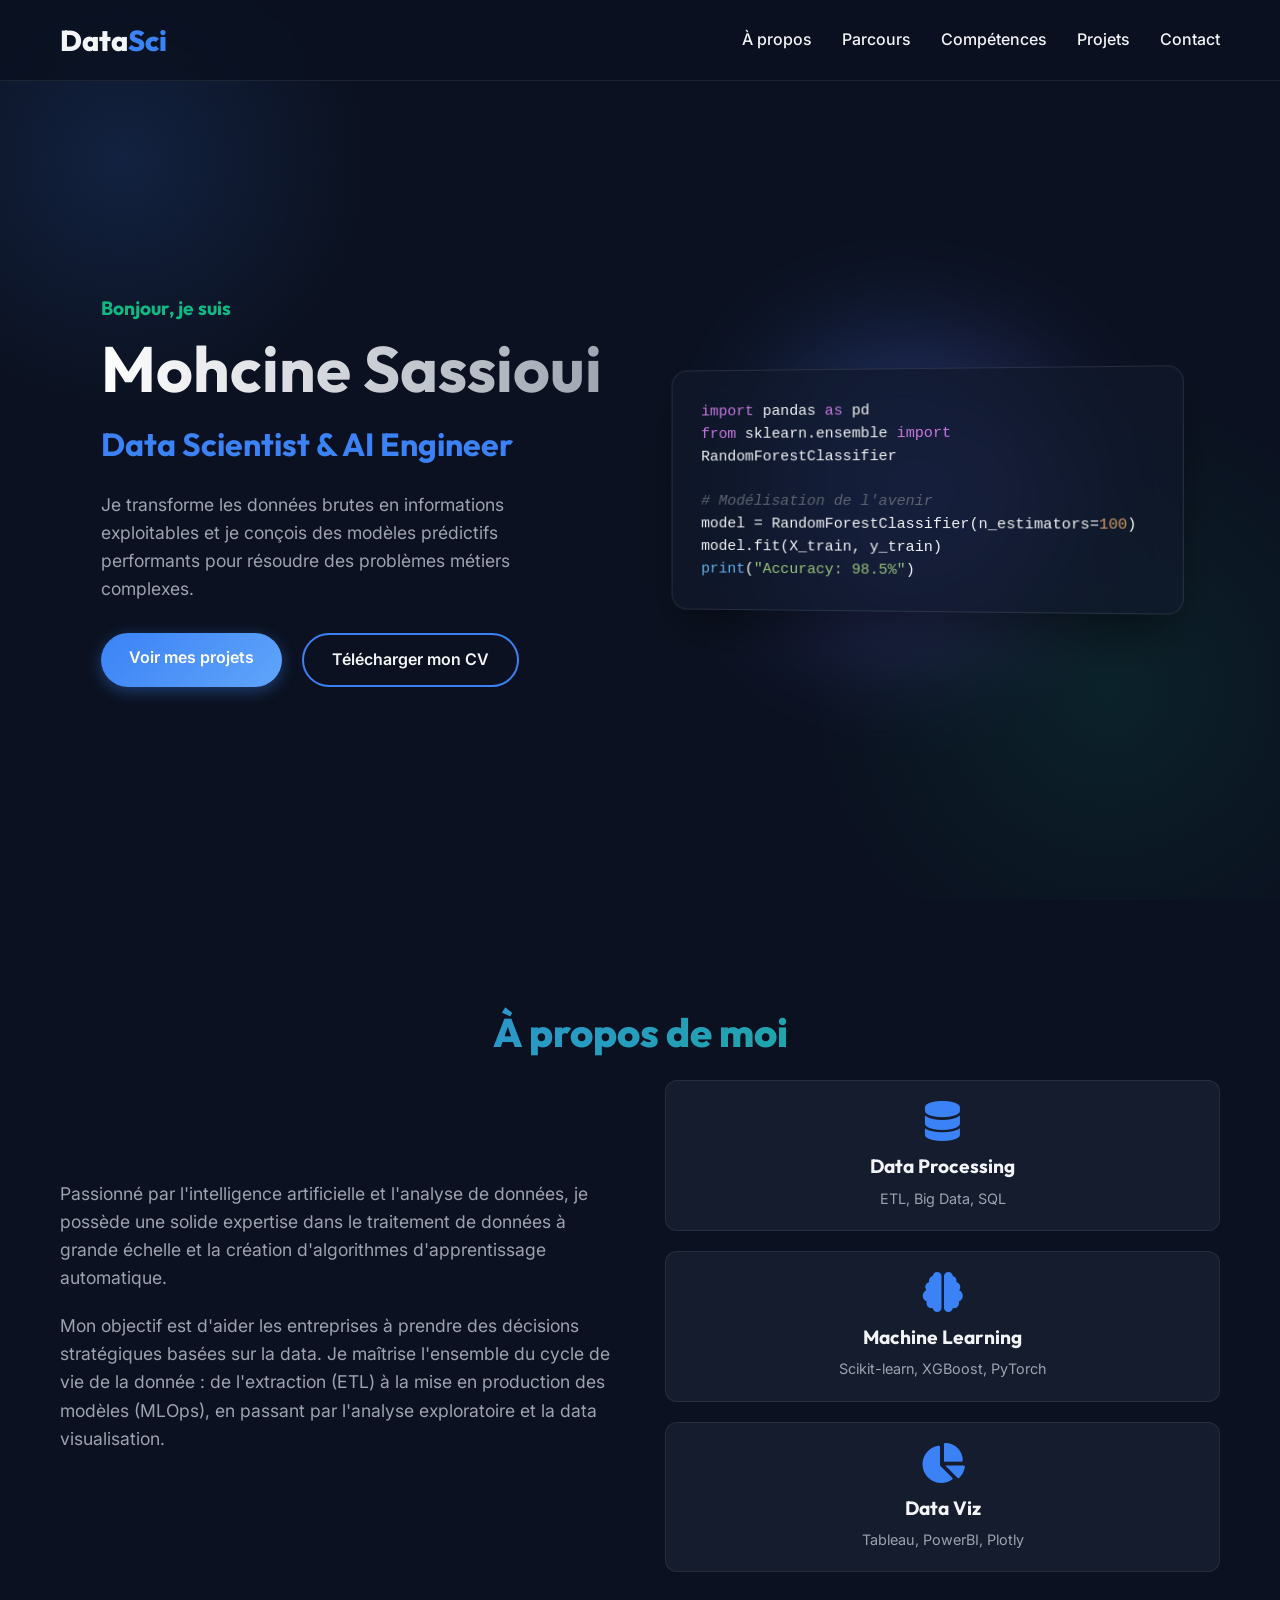
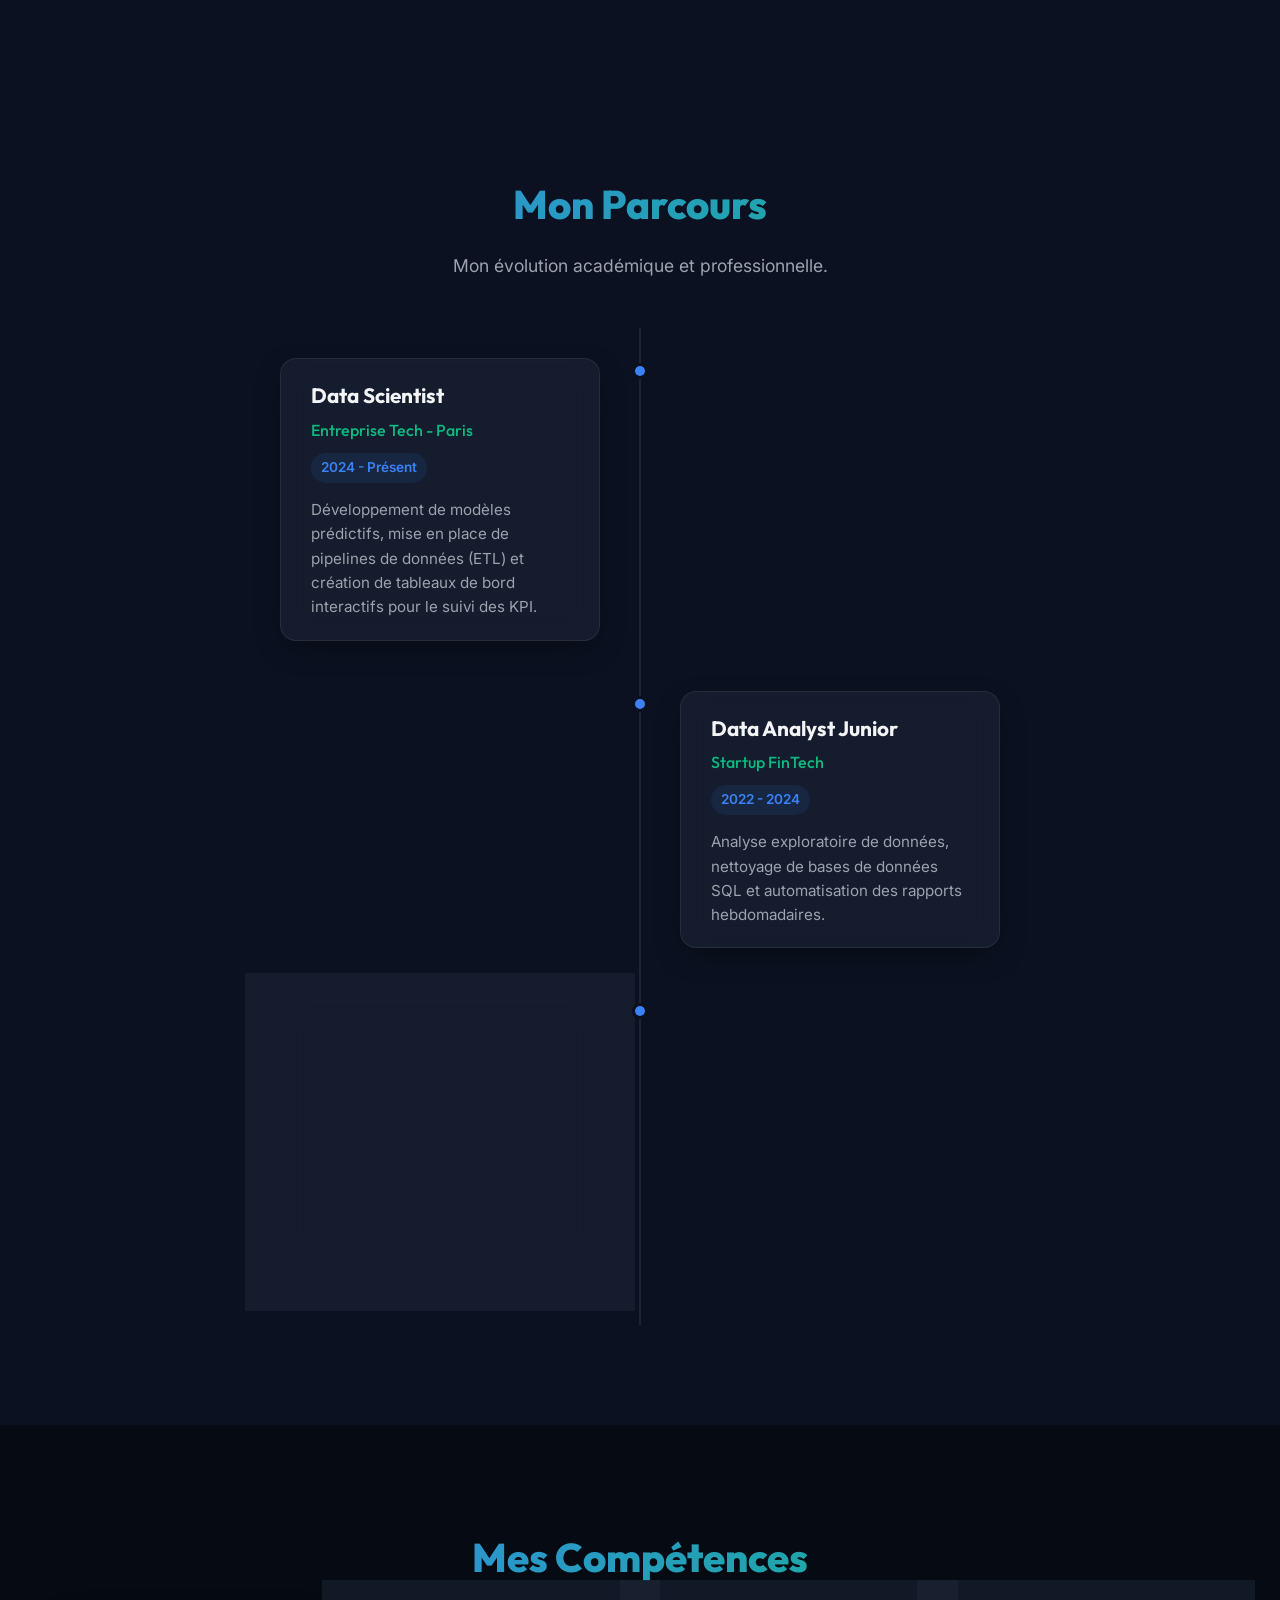
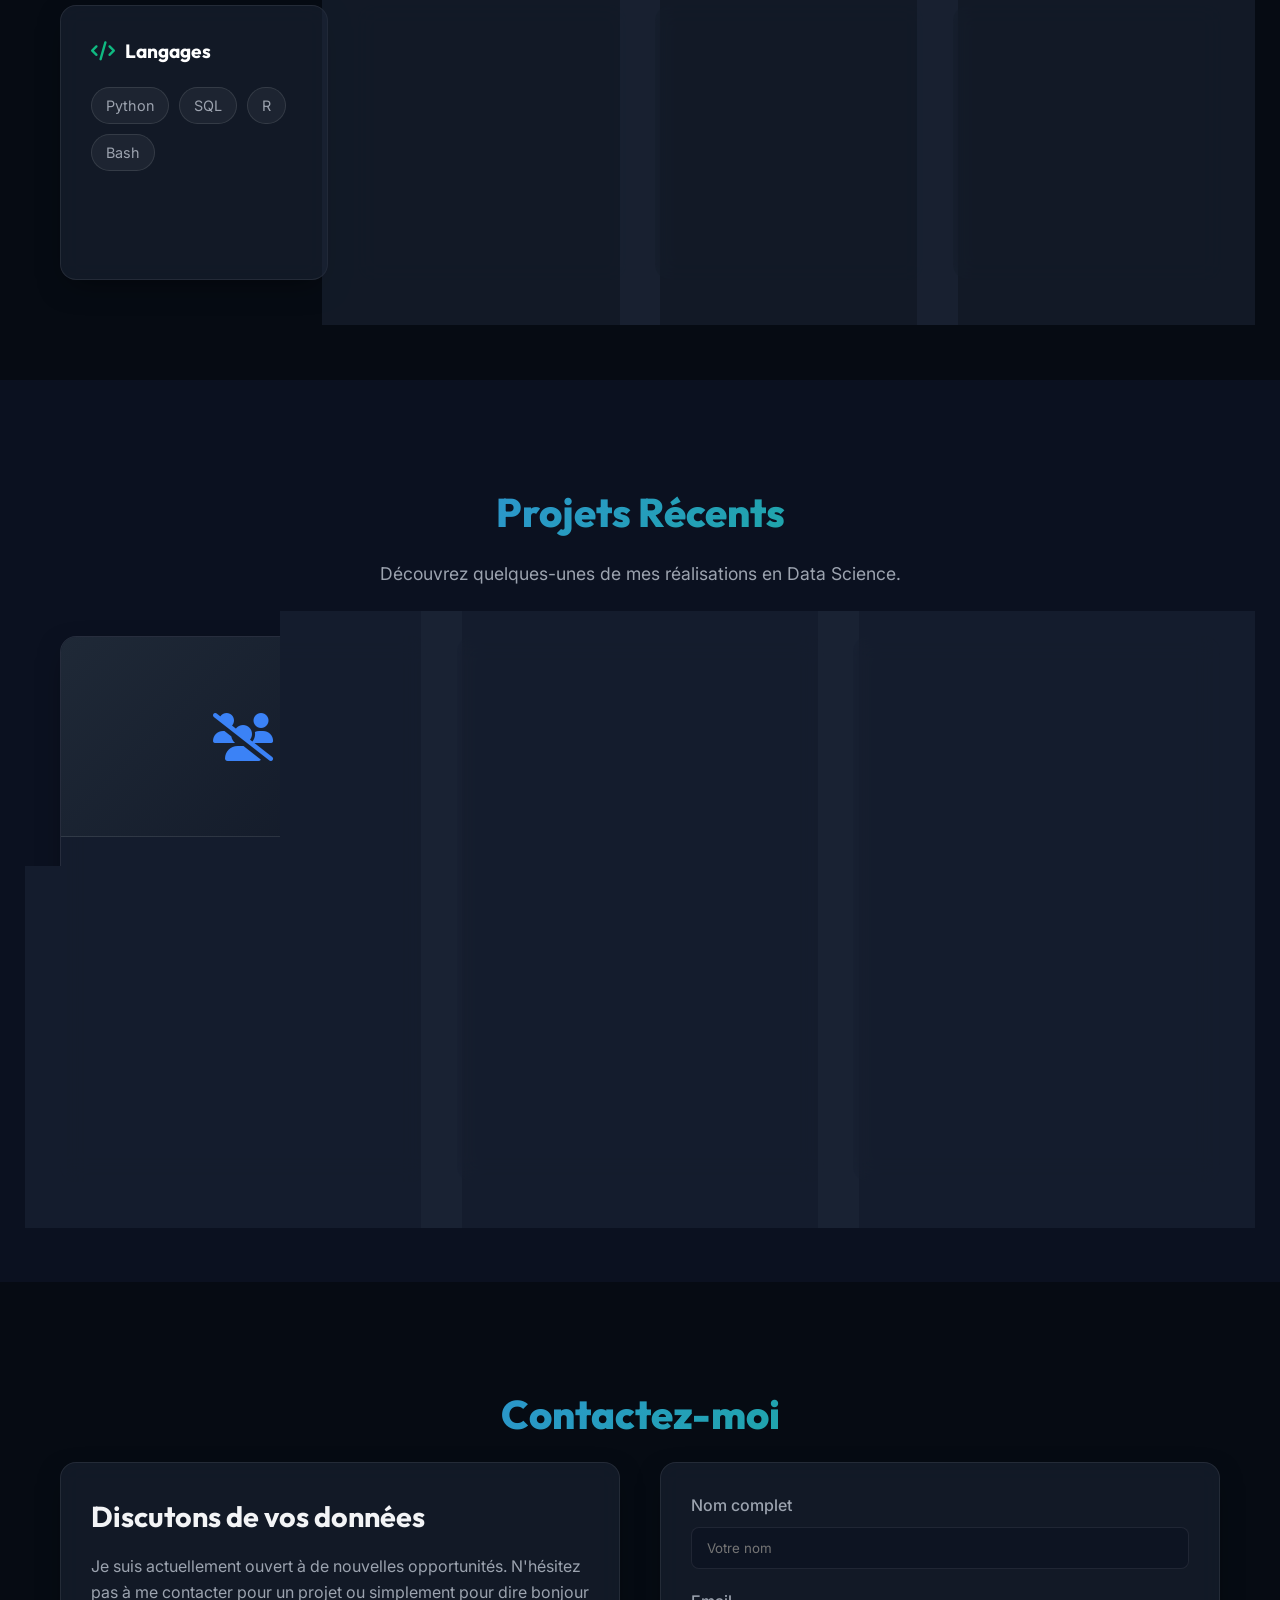
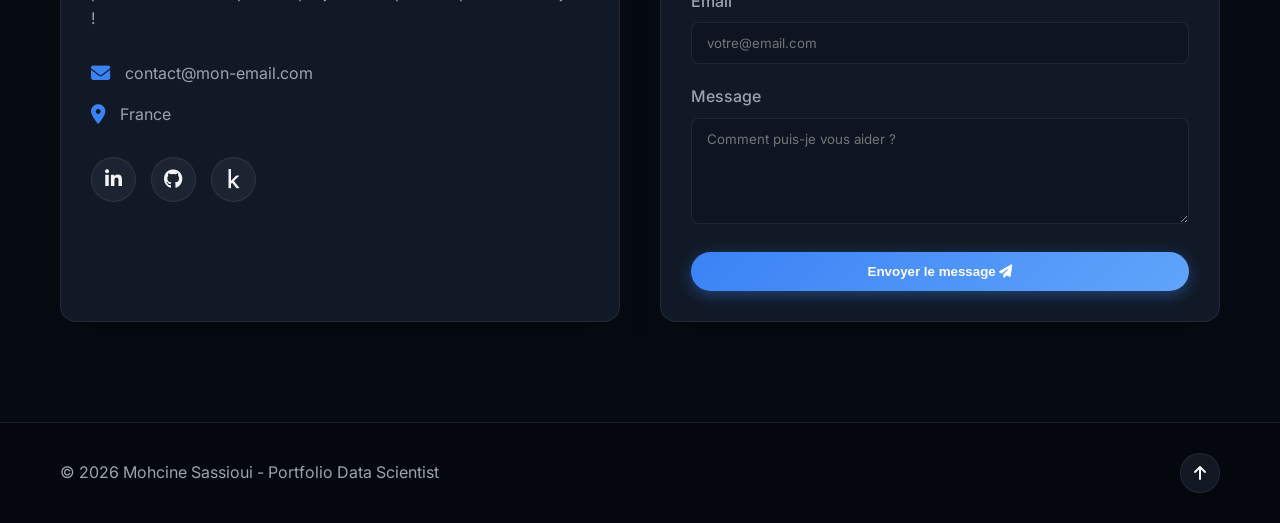
==== index.html @ 6138c9fb "Portfolio Update V2" ====
<!DOCTYPE html>
<html lang="fr">
<head>
    <meta charset="UTF-8">
    <meta name="viewport" content="width=device-width, initial-scale=1.0">
    <title>Mohcine Sassioui - Portfolio Data Scientist</title>
    <meta name="description" content="Portfolio de Data Scientist spécialisé en Machine Learning, Analyse de données et IA.">
    <!-- Google Fonts -->
    <link rel="preconnect" href="https://fonts.googleapis.com">
    <link rel="preconnect" href="https://fonts.gstatic.com" crossorigin>
    <link href="https://fonts.googleapis.com/css2?family=Inter:wght@300;400;600;700&family=Outfit:wght@400;600;800&display=swap" rel="stylesheet">
    <!-- FontAwesome for Icons -->
    <link rel="stylesheet" href="https://cdnjs.cloudflare.com/ajax/libs/font-awesome/6.4.0/css/all.min.css">
    <link rel="stylesheet" href="style.css">
</head>
<body>
    <!-- Navbar -->
    <nav id="navbar">
        <div class="container nav-container">
            <a href="#hero" class="logo">Data<span>Sci</span></a>
            <ul class="nav-links">
                <li><a href="#about">À propos</a></li>
                <li><a href="#parcours">Parcours</a></li>
                <li><a href="#skills">Compétences</a></li>
                <li><a href="#projects">Projets</a></li>
                <li><a href="#contact">Contact</a></li>
            </ul>
            <div class="hamburger">
                <i class="fas fa-bars"></i>
            </div>
        </div>
    </nav>

    <!-- Hero Section -->
    <section id="hero">
        <div class="container hero-container">
            <div class="hero-content">
                <h2 class="subtitle">Bonjour, je suis</h2>
                <h1 class="title">Mohcine Sassioui</h1>
                <h3 class="role">Data Scientist & AI Engineer</h3>
                <p class="description">Je transforme les données brutes en informations exploitables et je conçois des modèles prédictifs performants pour résoudre des problèmes métiers complexes.</p>
                <div class="hero-buttons">
                    <a href="#projects" class="btn btn-primary">Voir mes projets</a>
                    <a href="data scientist.pdf" class="btn btn-secondary" download>Télécharger mon CV</a>
                </div>
            </div>
            <div class="hero-image-wrapper">
                <div class="glass-card hero-glass">
                    <div class="code-snippet">
                        <span class="keyword">import</span> pandas <span class="keyword">as</span> pd<br>
                        <span class="keyword">from</span> sklearn.ensemble <span class="keyword">import</span> RandomForestClassifier<br><br>
                        <span class="comment"># Modélisation de l'avenir</span><br>
                        model = RandomForestClassifier(n_estimators=<span class="number">100</span>)<br>
                        model.fit(X_train, y_train)<br>
                        <span class="function">print</span>(<span class="string">"Accuracy: 98.5%"</span>)
                    </div>
                </div>
                <div class="blob"></div>
            </div>
        </div>
    </section>

    <!-- About Section -->
    <section id="about" class="section">
        <div class="container">
            <h2 class="section-title">À propos de moi</h2>
            <div class="about-content">
                <div class="about-text">
                    <p>Passionné par l'intelligence artificielle et l'analyse de données, je possède une solide expertise dans le traitement de données à grande échelle et la création d'algorithmes d'apprentissage automatique.</p>
                    <p>Mon objectif est d'aider les entreprises à prendre des décisions stratégiques basées sur la data. Je maîtrise l'ensemble du cycle de vie de la donnée : de l'extraction (ETL) à la mise en production des modèles (MLOps), en passant par l'analyse exploratoire et la data visualisation.</p>
                </div>
                <div class="about-stats">
                    <div class="stat-box">
                        <i class="fas fa-database stat-icon"></i>
                        <h4>Data Processing</h4>
                        <p>ETL, Big Data, SQL</p>
                    </div>
                    <div class="stat-box">
                        <i class="fas fa-brain stat-icon"></i>
                        <h4>Machine Learning</h4>
                        <p>Scikit-learn, XGBoost, PyTorch</p>
                    </div>
                    <div class="stat-box">
                        <i class="fas fa-chart-pie stat-icon"></i>
                        <h4>Data Viz</h4>
                        <p>Tableau, PowerBI, Plotly</p>
                    </div>
                </div>
            </div>
        </div>
    </section>

    <!-- Parcours Section -->
    <section id="parcours" class="section">
        <div class="container">
            <h2 class="section-title">Mon Parcours</h2>
            <p class="section-subtitle">Mon évolution académique et professionnelle.</p>
            <div class="timeline">
                <div class="timeline-item">
                    <div class="timeline-dot"></div>
                    <div class="timeline-content glass-card">
                        <h3>Data Scientist</h3>
                        <h4>Entreprise Tech - Paris</h4>
                        <span class="timeline-date">2024 - Présent</span>
                        <p>Développement de modèles prédictifs, mise en place de pipelines de données (ETL) et création de tableaux de bord interactifs pour le suivi des KPI.</p>
                    </div>
                </div>
                <div class="timeline-item">
                    <div class="timeline-dot"></div>
                    <div class="timeline-content glass-card">
                        <h3>Data Analyst Junior</h3>
                        <h4>Startup FinTech</h4>
                        <span class="timeline-date">2022 - 2024</span>
                        <p>Analyse exploratoire de données, nettoyage de bases de données SQL et automatisation des rapports hebdomadaires.</p>
                    </div>
                </div>
                <div class="timeline-item">
                    <div class="timeline-dot"></div>
                    <div class="timeline-content glass-card">
                        <h3>Master en Data Science & IA</h3>
                        <h4>Université d'Excellence</h4>
                        <span class="timeline-date">2020 - 2022</span>
                        <p>Formation avancée en Machine Learning, Deep Learning, statistiques et Big Data.</p>
                    </div>
                </div>
            </div>
        </div>
    </section>

    <!-- Skills Section -->
    <section id="skills" class="section bg-darker">
        <div class="container">
            <h2 class="section-title">Mes Compétences</h2>
            <div class="skills-grid">
                <!-- Skill Category 1 -->
                <div class="skill-category glass-card">
                    <h3><i class="fas fa-code"></i> Langages</h3>
                    <div class="tags">
                        <span class="tag">Python</span>
                        <span class="tag">SQL</span>
                        <span class="tag">R</span>
                        <span class="tag">Bash</span>
                    </div>
                </div>
                <!-- Skill Category 2 -->
                <div class="skill-category glass-card">
                    <h3><i class="fas fa-robot"></i> Machine/Deep Learning</h3>
                    <div class="tags">
                        <span class="tag">Scikit-Learn</span>
                        <span class="tag">TensorFlow</span>
                        <span class="tag">PyTorch</span>
                        <span class="tag">Keras</span>
                        <span class="tag">NLP</span>
                    </div>
                </div>
                <!-- Skill Category 3 -->
                <div class="skill-category glass-card">
                    <h3><i class="fas fa-server"></i> Data Engineering & Cloud</h3>
                    <div class="tags">
                        <span class="tag">Pandas</span>
                        <span class="tag">PySpark</span>
                        <span class="tag">AWS / GCP</span>
                        <span class="tag">Docker</span>
                    </div>
                </div>
                <!-- Skill Category 4 -->
                <div class="skill-category glass-card">
                    <h3><i class="fas fa-chart-line"></i> Visualisation</h3>
                    <div class="tags">
                        <span class="tag">Matplotlib</span>
                        <span class="tag">Seaborn</span>
                        <span class="tag">Tableau</span>
                        <span class="tag">Power BI</span>
                    </div>
                </div>
            </div>
        </div>
    </section>

    <!-- Projects Section -->
    <section id="projects" class="section">
        <div class="container">
            <h2 class="section-title">Projets Récents</h2>
            <p class="section-subtitle">Découvrez quelques-unes de mes réalisations en Data Science.</p>
            
            <div class="projects-grid">
                <!-- Project 1 -->
                <div class="project-card glass-card">
                    <div class="project-image" style="background: linear-gradient(135deg, #1f2937, #111827); display: flex; align-items: center; justify-content: center; font-size: 3rem; color: #3b82f6;">
                        <i class="fas fa-users-slash"></i>
                    </div>
                    <div class="project-info">
                        <h3>Prédiction d'Attrition Client (Churn)</h3>
                        <p>Développement d'un modèle XGBoost pour identifier les clients à risque. Analyse de la feature importance pour orienter les campagnes marketing, résultant en une baisse de 15% du taux d'attrition.</p>
                        <div class="project-tags">
                            <span class="tag tag-small">Python</span>
                            <span class="tag tag-small">XGBoost</span>
                            <span class="tag tag-small">Pandas</span>
                            <span class="tag tag-small">SHAP</span>
                        </div>
                        <a href="projet-churn.html" class="btn-link">Voir les détails <i class="fas fa-arrow-right"></i></a>
                    </div>
                </div>

                <!-- Project 2 -->
                <div class="project-card glass-card">
                    <div class="project-image" style="background: linear-gradient(135deg, #1f2937, #111827); display: flex; align-items: center; justify-content: center; font-size: 3rem; color: #10b981;">
                        <i class="fas fa-comment-dots"></i>
                    </div>
                    <div class="project-info">
                        <h3>Analyse de Sentiments (NLP)</h3>
                        <p>Création d'un pipeline NLP avec Hugging Face Transformers (BERT) pour analyser plus de 50 000 avis clients. Tableau de bord interactif pour suivre la satisfaction en temps réel.</p>
                        <div class="project-tags">
                            <span class="tag tag-small">PyTorch</span>
                            <span class="tag tag-small">Transformers</span>
                            <span class="tag tag-small">Streamlit</span>
                        </div>
                        <a href="projet-nlp.html" class="btn-link">Voir les détails <i class="fas fa-arrow-right"></i></a>
                    </div>
                </div>

                <!-- Project 3 -->
                <div class="project-card glass-card">
                    <div class="project-image" style="background: linear-gradient(135deg, #1f2937, #111827); display: flex; align-items: center; justify-content: center; font-size: 3rem; color: #8b5cf6;">
                        <i class="fas fa-shopping-cart"></i>
                    </div>
                    <div class="project-info">
                        <h3>Système de Recommandation E-commerce</h3>
                        <p>Implémentation d'un algorithme de filtrage collaboratif et basé sur le contenu pour suggérer des produits pertinents. Augmentation du panier moyen de 8% suite au déploiement (A/B test).</p>
                        <div class="project-tags">
                            <span class="tag tag-small">Spark MLlib</span>
                            <span class="tag tag-small">Python</span>
                            <span class="tag tag-small">Flask</span>
                        </div>
                        <a href="projet-reco.html" class="btn-link">Voir les détails <i class="fas fa-arrow-right"></i></a>
                    </div>
                </div>
            </div>
        </div>
    </section>

    <!-- Contact Section -->
    <section id="contact" class="section bg-darker">
        <div class="container">
            <h2 class="section-title">Contactez-moi</h2>
            <div class="contact-wrapper">
                <div class="contact-info glass-card">
                    <h3>Discutons de vos données</h3>
                    <p>Je suis actuellement ouvert à de nouvelles opportunités. N'hésitez pas à me contacter pour un projet ou simplement pour dire bonjour !</p>
                    <ul class="contact-details">
                        <li><i class="fas fa-envelope"></i> contact@mon-email.com</li>
                        <li><i class="fas fa-map-marker-alt"></i> France</li>
                    </ul>
                    <div class="social-links">
                        <a href="#"><i class="fab fa-linkedin-in"></i></a>
                        <a href="#"><i class="fab fa-github"></i></a>
                        <a href="#"><i class="fab fa-kaggle"></i></a>
                    </div>
                </div>
                
                <div class="contact-form glass-card">
                    <form id="portfolio-form">
                        <div class="form-group">
                            <label for="name">Nom complet</label>
                            <input type="text" id="name" required placeholder="Votre nom">
                        </div>
                        <div class="form-group">
                            <label for="email">Email</label>
                            <input type="email" id="email" required placeholder="votre@email.com">
                        </div>
                        <div class="form-group">
                            <label for="message">Message</label>
                            <textarea id="message" rows="5" required placeholder="Comment puis-je vous aider ?"></textarea>
                        </div>
                        <button type="submit" class="btn btn-primary w-100">Envoyer le message <i class="fas fa-paper-plane"></i></button>
                    </form>
                    <div id="form-success" style="display:none; color: #10b981; margin-top: 15px; font-weight: bold; text-align: center;">
                        Merci ! Votre message a bien été envoyé.
                    </div>
                </div>
            </div>
        </div>
    </section>

    <!-- Footer -->
    <footer>
        <div class="container footer-content">
            <p>&copy; 2026 Mohcine Sassioui - Portfolio Data Scientist</p>
            <a href="#hero" class="scroll-top"><i class="fas fa-arrow-up"></i></a>
        </div>
    </footer>

    <script src="script.js"></script>
</body>
</html>
---- style.css ----
/* CSS Reset & Custom Properties */
:root {
    --bg-main: #0b1120;
    --bg-darker: #060b13;
    --text-main: #f3f4f6;
    --text-muted: #9ca3af;
    --primary: #3b82f6; /* Blue */
    --primary-hover: #2563eb;
    --secondary: #10b981; /* Emerald */
    --secondary-hover: #059669;
    --accent: #8b5cf6; /* Purple */
    --glass-bg: rgba(30, 41, 59, 0.5);
    --glass-border: rgba(255, 255, 255, 0.08);
    --card-shadow: 0 10px 30px -10px rgba(0, 0, 0, 0.5);
    --transition: all 0.3s ease;
}

* {
    margin: 0;
    padding: 0;
    box-sizing: border-box;
}

html {
    scroll-behavior: smooth;
    font-family: 'Inter', sans-serif;
    color: var(--text-main);
    background-color: var(--bg-main);
    line-height: 1.6;
}

h1, h2, h3, h4, h5, h6, .logo {
    font-family: 'Outfit', sans-serif;
}

a {
    text-decoration: none;
    color: var(--text-main);
    transition: var(--transition);
}

ul {
    list-style: none;
}

.container {
    max-width: 1200px;
    margin: 0 auto;
    padding: 0 20px;
}

.section {
    padding: 100px 0;
}

.section-title {
    font-size: 2.5rem;
    font-weight: 800;
    margin-bottom: 1rem;
    text-align: center;
    background: linear-gradient(135deg, var(--primary), var(--secondary));
    -webkit-background-clip: text;
    -webkit-text-fill-color: transparent;
}

.section-subtitle {
    text-align: center;
    color: var(--text-muted);
    margin-bottom: 3rem;
    font-size: 1.1rem;
}

.bg-darker {
    background-color: var(--bg-darker);
}

/* Glassmorphism Classes */
.glass-card {
    background: var(--glass-bg);
    backdrop-filter: blur(12px);
    -webkit-backdrop-filter: blur(12px);
    border: 1px solid var(--glass-border);
    border-radius: 16px;
    padding: 30px;
    box-shadow: var(--card-shadow);
    transition: var(--transition);
}

.glass-card:hover {
    transform: translateY(-5px);
    box-shadow: 0 20px 40px -10px rgba(0, 0, 0, 0.6);
    border-color: rgba(255, 255, 255, 0.15);
}

/* Buttons */
.btn {
    display: inline-block;
    padding: 12px 28px;
    border-radius: 30px;
    font-weight: 600;
    cursor: pointer;
    border: none;
    transition: var(--transition);
    text-align: center;
}

.btn-primary {
    background: linear-gradient(135deg, var(--primary), #60a5fa);
    color: white;
    box-shadow: 0 4px 15px rgba(59, 130, 246, 0.4);
}

.btn-primary:hover {
    background: linear-gradient(135deg, var(--primary-hover), #3b82f6);
    box-shadow: 0 6px 20px rgba(59, 130, 246, 0.6);
    transform: translateY(-2px);
}

.btn-secondary {
    background: transparent;
    color: var(--text-main);
    border: 2px solid var(--primary);
}

.btn-secondary:hover {
    background: rgba(59, 130, 246, 0.1);
    transform: translateY(-2px);
}

.btn-link {
    color: var(--primary);
    font-weight: 600;
    display: inline-flex;
    align-items: center;
    gap: 8px;
}

.btn-link:hover {
    color: #60a5fa;
    gap: 12px; /* Small animation pushing arrow right */
}

.w-100 {
    width: 100%;
}

/* Tags */
.tags {
    display: flex;
    flex-wrap: wrap;
    gap: 10px;
    margin-top: 15px;
}

.tag {
    background: rgba(255, 255, 255, 0.05);
    border: 1px solid rgba(255, 255, 255, 0.1);
    padding: 6px 14px;
    border-radius: 20px;
    font-size: 0.9rem;
    color: var(--text-muted);
    transition: var(--transition);
}

.tag:hover {
    background: rgba(59, 130, 246, 0.1);
    color: var(--primary);
    border-color: rgba(59, 130, 246, 0.3);
}

.tag-small {
    padding: 4px 10px;
    font-size: 0.8rem;
}

/* Navbar */
nav {
    position: fixed;
    top: 0;
    width: 100%;
    z-index: 1000;
    background: rgba(11, 17, 32, 0.8);
    backdrop-filter: blur(10px);
    border-bottom: 1px solid var(--glass-border);
    transition: all 0.3s ease;
}

nav.scrolled {
    padding: 5px 0;
    box-shadow: 0 4px 20px rgba(0, 0, 0, 0.5);
}

.nav-container {
    display: flex;
    justify-content: space-between;
    align-items: center;
    height: 80px;
    transition: height 0.3s ease;
}

nav.scrolled .nav-container {
    height: 60px;
}

.logo {
    font-size: 1.8rem;
    font-weight: 800;
    color: var(--text-main);
}

.logo span {
    color: var(--primary);
}

.nav-links {
    display: flex;
    gap: 30px;
}

.nav-links a {
    font-weight: 500;
    font-size: 1rem;
    position: relative;
}

.nav-links a::after {
    content: '';
    position: absolute;
    bottom: -5px;
    left: 0;
    width: 0;
    height: 2px;
    background: var(--primary);
    transition: var(--transition);
}

.nav-links a:hover::after,
.nav-links a.active::after {
    width: 100%;
}

.nav-links a:hover,
.nav-links a.active {
    color: var(--primary);
}

.hamburger {
    display: none;
    font-size: 1.5rem;
    cursor: pointer;
}

/* Hero Section */
#hero {
    min-height: 100vh;
    display: flex;
    align-items: center;
    padding-top: 80px;
    position: relative;
    overflow: hidden;
}

/* Background Gradients/Blobs */
#hero::before {
    content: '';
    position: absolute;
    top: -10%;
    left: -10%;
    width: 500px;
    height: 500px;
    background: radial-gradient(circle, rgba(59,130,246,0.15) 0%, rgba(11,17,32,0) 70%);
    border-radius: 50%;
    z-index: -1;
}

#hero::after {
    content: '';
    position: absolute;
    bottom: -10%;
    right: -10%;
    width: 600px;
    height: 600px;
    background: radial-gradient(circle, rgba(16,185,129,0.1) 0%, rgba(11,17,32,0) 70%);
    border-radius: 50%;
    z-index: -1;
}

.hero-container {
    display: flex;
    align-items: center;
    justify-content: space-between;
    gap: 50px;
}

.hero-content {
    flex: 1;
}

.subtitle {
    color: var(--secondary);
    font-size: 1.2rem;
    margin-bottom: 10px;
}

.title {
    font-size: 4rem;
    line-height: 1.1;
    margin-bottom: 15px;
    background: linear-gradient(to right, #fff, #9ca3af);
    -webkit-background-clip: text;
    -webkit-text-fill-color: transparent;
}

.role {
    font-size: 2rem;
    color: var(--primary);
    margin-bottom: 20px;
}

.description {
    font-size: 1.1rem;
    color: var(--text-muted);
    margin-bottom: 30px;
    max-width: 500px;
}

.hero-buttons {
    display: flex;
    gap: 20px;
}

.hero-image-wrapper {
    flex: 1;
    position: relative;
    display: flex;
    justify-content: center;
    align-items: center;
}

.hero-glass {
    position: relative;
    z-index: 2;
    padding: 30px;
    background: rgba(15, 23, 42, 0.7);
    border: 1px solid rgba(255, 255, 255, 0.1);
    box-shadow: 0 25px 50px -12px rgba(0, 0, 0, 0.5);
    transform: perspective(1000px) rotateY(-5deg);
    transition: transform 0.5s ease;
}

.hero-glass:hover {
    transform: perspective(1000px) rotateY(0deg) scale(1.02);
}

.code-snippet {
    font-family: 'Courier New', Courier, monospace;
    font-size: 0.95rem;
    line-height: 1.5;
}

.code-snippet .keyword { color: #c678dd; }
.code-snippet .string { color: #98c379; }
.code-snippet .function { color: #61afef; }
.code-snippet .number { color: #d19a66; }
.code-snippet .comment { color: #5c6370; font-style: italic; }

.blob {
    position: absolute;
    width: 300px;
    height: 300px;
    background: linear-gradient(135deg, var(--primary), var(--accent));
    border-radius: 40% 60% 70% 30% / 40% 50% 60% 50%;
    filter: blur(60px);
    opacity: 0.3;
    animation: blobMorph 8s ease-in-out infinite alternate;
    z-index: 1;
}

@keyframes blobMorph {
    0% { border-radius: 40% 60% 70% 30% / 40% 50% 60% 50%; transform: scale(1); }
    100% { border-radius: 60% 40% 30% 70% / 60% 30% 70% 40%; transform: scale(1.1); }
}

/* About Section */
.about-content {
    display: flex;
    gap: 50px;
    align-items: center;
}

.about-text {
    flex: 1;
}

.about-text p {
    margin-bottom: 20px;
    font-size: 1.1rem;
    color: var(--text-muted);
}

.about-stats {
    flex: 1;
    display: grid;
    grid-template-columns: 1fr;
    gap: 20px;
}

.stat-box {
    background: var(--glass-bg);
    border: 1px solid var(--glass-border);
    padding: 20px;
    border-radius: 12px;
    display: flex;
    flex-direction: column;
    align-items: center;
    text-align: center;
    transition: var(--transition);
}

.stat-box:hover {
    border-color: var(--primary);
    background: rgba(59, 130, 246, 0.05);
}

.stat-icon {
    font-size: 2.5rem;
    color: var(--primary);
    margin-bottom: 10px;
}

.stat-box h4 {
    font-size: 1.2rem;
    margin-bottom: 5px;
}

.stat-box p {
    color: var(--text-muted);
    font-size: 0.9rem;
}

/* Skills Section */
.skills-grid {
    display: grid;
    grid-template-columns: repeat(auto-fit, minmax(250px, 1fr));
    gap: 30px;
}

.skill-category h3 {
    display: flex;
    align-items: center;
    gap: 10px;
    font-size: 1.2rem;
    margin-bottom: 20px;
    color: #fff;
}

.skill-category h3 i {
    color: var(--secondary);
}

/* Timeline / Parcours Section */
.timeline {
    position: relative;
    max-width: 800px;
    margin: 0 auto;
    padding: 20px 0;
}

.timeline::after {
    content: '';
    position: absolute;
    width: 2px;
    background: var(--glass-border);
    top: 0;
    bottom: 0;
    left: 20px;
    margin-left: -1px;
}

.timeline-item {
    padding: 10px 40px;
    position: relative;
    background: inherit;
    width: 100%;
    margin-bottom: 30px;
}

.timeline-dot {
    position: absolute;
    width: 16px;
    height: 16px;
    right: -8px;
    background-color: var(--primary);
    border: 3px solid var(--bg-main);
    top: 15px;
    border-radius: 50%;
    z-index: 1;
    left: 12px;
}

.timeline-content {
    padding: 20px 30px;
}

.timeline-content h3 {
    font-size: 1.3rem;
    margin-bottom: 5px;
    color: var(--text-main);
}

.timeline-content h4 {
    font-size: 1rem;
    color: var(--secondary);
    margin-bottom: 10px;
    font-weight: 500;
}

.timeline-date {
    display: inline-block;
    padding: 4px 10px;
    background: rgba(59, 130, 246, 0.1);
    color: var(--primary);
    border-radius: 20px;
    font-size: 0.85rem;
    font-weight: 600;
    margin-bottom: 15px;
}

.timeline-content p {
    color: var(--text-muted);
    font-size: 0.95rem;
}

@media screen and (min-width: 768px) {
    .timeline::after {
        left: 50%;
    }
    
    .timeline-item {
        width: 50%;
    }
    
    .timeline-item:nth-child(even) {
        left: 50%;
    }
    
    .timeline-item:nth-child(odd) {
        left: 0;
    }
    
    .timeline-dot {
        left: auto;
        right: -8px;
    }
    
    .timeline-item:nth-child(even) .timeline-dot {
        left: -8px;
    }
}

/* Projects Section */
.projects-grid {
    display: grid;
    grid-template-columns: repeat(auto-fit, minmax(320px, 1fr));
    gap: 30px;
}

.project-card {
    padding: 0;
    overflow: hidden;
    display: flex;
    flex-direction: column;
}

.project-image {
    width: 100%;
    height: 200px;
    background-size: cover;
    background-position: center;
    border-bottom: 1px solid var(--glass-border);
}

.project-info {
    padding: 25px;
    flex: 1;
    display: flex;
    flex-direction: column;
}

.project-info h3 {
    font-size: 1.3rem;
    margin-bottom: 15px;
}

.project-info p {
    color: var(--text-muted);
    font-size: 0.95rem;
    margin-bottom: 20px;
    flex: 1;
}

.project-tags {
    margin-bottom: 20px;
    margin-top: auto;
}

/* Contact Section */
.contact-wrapper {
    display: flex;
    gap: 40px;
}

.contact-info, .contact-form {
    flex: 1;
}

.contact-info h3 {
    font-size: 1.8rem;
    margin-bottom: 15px;
}

.contact-info p {
    color: var(--text-muted);
    margin-bottom: 30px;
}

.contact-details li {
    display: flex;
    align-items: center;
    gap: 15px;
    margin-bottom: 15px;
    color: var(--text-muted);
}

.contact-details i {
    color: var(--primary);
    font-size: 1.2rem;
}

.social-links {
    display: flex;
    gap: 15px;
    margin-top: 30px;
}

.social-links a {
    display: flex;
    align-items: center;
    justify-content: center;
    width: 45px;
    height: 45px;
    border-radius: 50%;
    background: rgba(255, 255, 255, 0.05);
    border: 1px solid var(--glass-border);
    color: var(--text-main);
    font-size: 1.2rem;
    transition: var(--transition);
}

.social-links a:hover {
    background: var(--primary);
    border-color: var(--primary);
    transform: translateY(-3px);
}

/* Form Styles */
.form-group {
    margin-bottom: 20px;
}

.form-group label {
    display: block;
    margin-bottom: 8px;
    font-weight: 500;
    color: var(--text-muted);
}

.form-group input,
.form-group textarea {
    width: 100%;
    padding: 12px 15px;
    background: rgba(11, 17, 32, 0.5);
    border: 1px solid var(--glass-border);
    border-radius: 8px;
    color: var(--text-main);
    font-family: 'Inter', sans-serif;
    transition: var(--transition);
}

.form-group input:focus,
.form-group textarea:focus {
    outline: none;
    border-color: var(--primary);
    box-shadow: 0 0 0 2px rgba(59, 130, 246, 0.2);
    background: rgba(11, 17, 32, 0.8);
}

/* Footer */
footer {
    background: #04080e;
    padding: 30px 0;
    border-top: 1px solid var(--glass-border);
}

.footer-content {
    display: flex;
    justify-content: space-between;
    align-items: center;
    color: var(--text-muted);
}

.scroll-top {
    display: flex;
    align-items: center;
    justify-content: center;
    width: 40px;
    height: 40px;
    background: var(--glass-bg);
    border: 1px solid var(--glass-border);
    border-radius: 50%;
    color: var(--text-main);
}

.scroll-top:hover {
    background: var(--primary);
    border-color: var(--primary);
}

/* Responsive Design */
@media (max-width: 992px) {
    .hero-container {
        flex-direction: column;
        text-align: center;
    }
    
    .hero-content {
        order: 2;
    }
    
    .hero-image-wrapper {
        order: 1;
        margin-bottom: 40px;
    }

    .description {
        margin: 0 auto 30px;
    }

    .hero-buttons {
        justify-content: center;
    }

    .contact-wrapper {
        flex-direction: column;
    }
}

@media (max-width: 768px) {
    .section {
        padding: 60px 0;
    }

    .title {
        font-size: 2.5rem;
    }
    
    .role {
        font-size: 1.2rem;
    }

    .hero-buttons {
        flex-direction: column;
        width: 100%;
        gap: 15px;
    }
    
    .hero-buttons .btn {
        width: 100%;
    }

    .nav-links {
        display: none;
        position: absolute;
        top: 80px;
        left: 0;
        width: 100%;
        background: rgba(11, 17, 32, 0.98);
        backdrop-filter: blur(15px);
        flex-direction: column;
        padding: 20px 0;
        text-align: center;
        border-bottom: 1px solid var(--glass-border);
    }
    
    .nav-links li {
        width: 100%;
    }
    
    .nav-links a {
        display: block;
        padding: 15px 0;
    }
    
    .nav-links.active {
        display: flex;
    }

    .hamburger {
        display: block;
    }

    .about-content {
        flex-direction: column;
    }
    
    .timeline::after {
        left: 15px;
    }
    
    .timeline-dot {
        left: 7px;
        width: 14px;
        height: 14px;
    }
    
    .timeline-item {
        padding: 10px 10px 10px 35px;
    }
    
    .timeline-content {
        padding: 15px;
    }
}
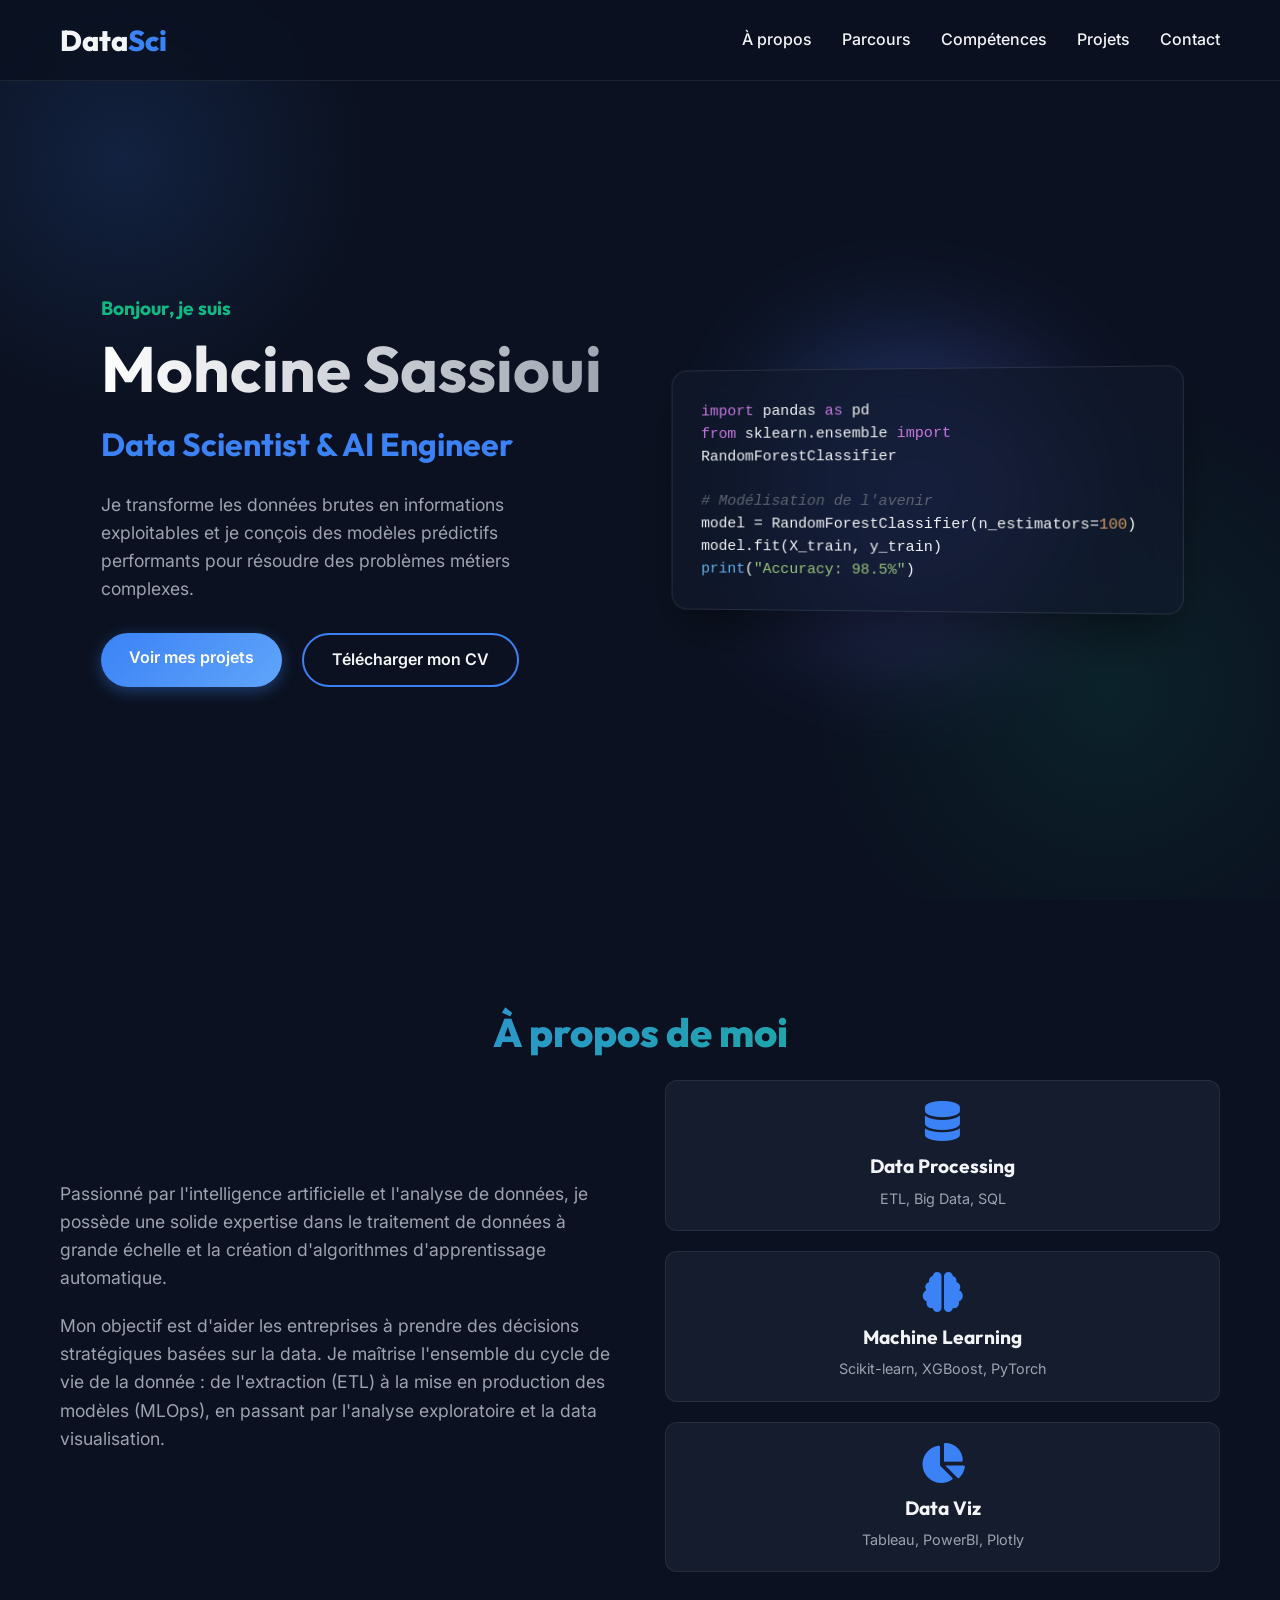
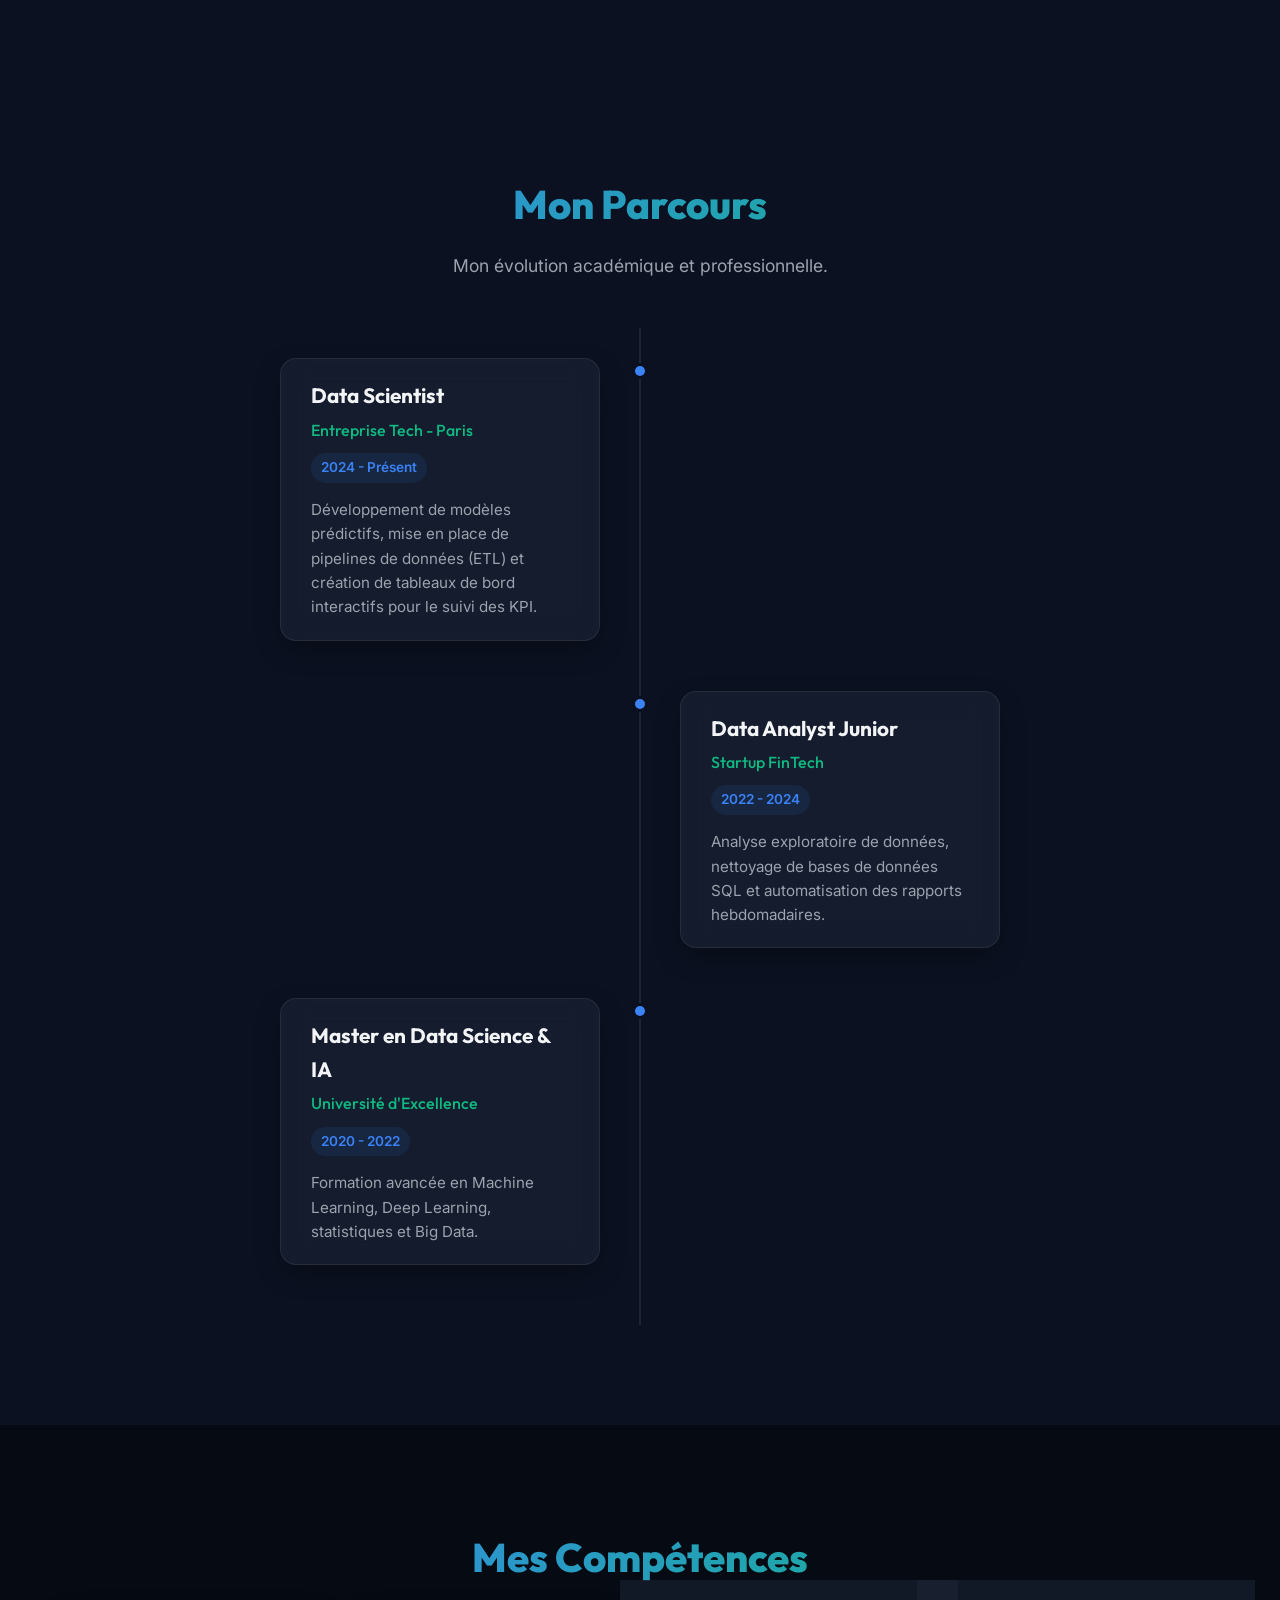
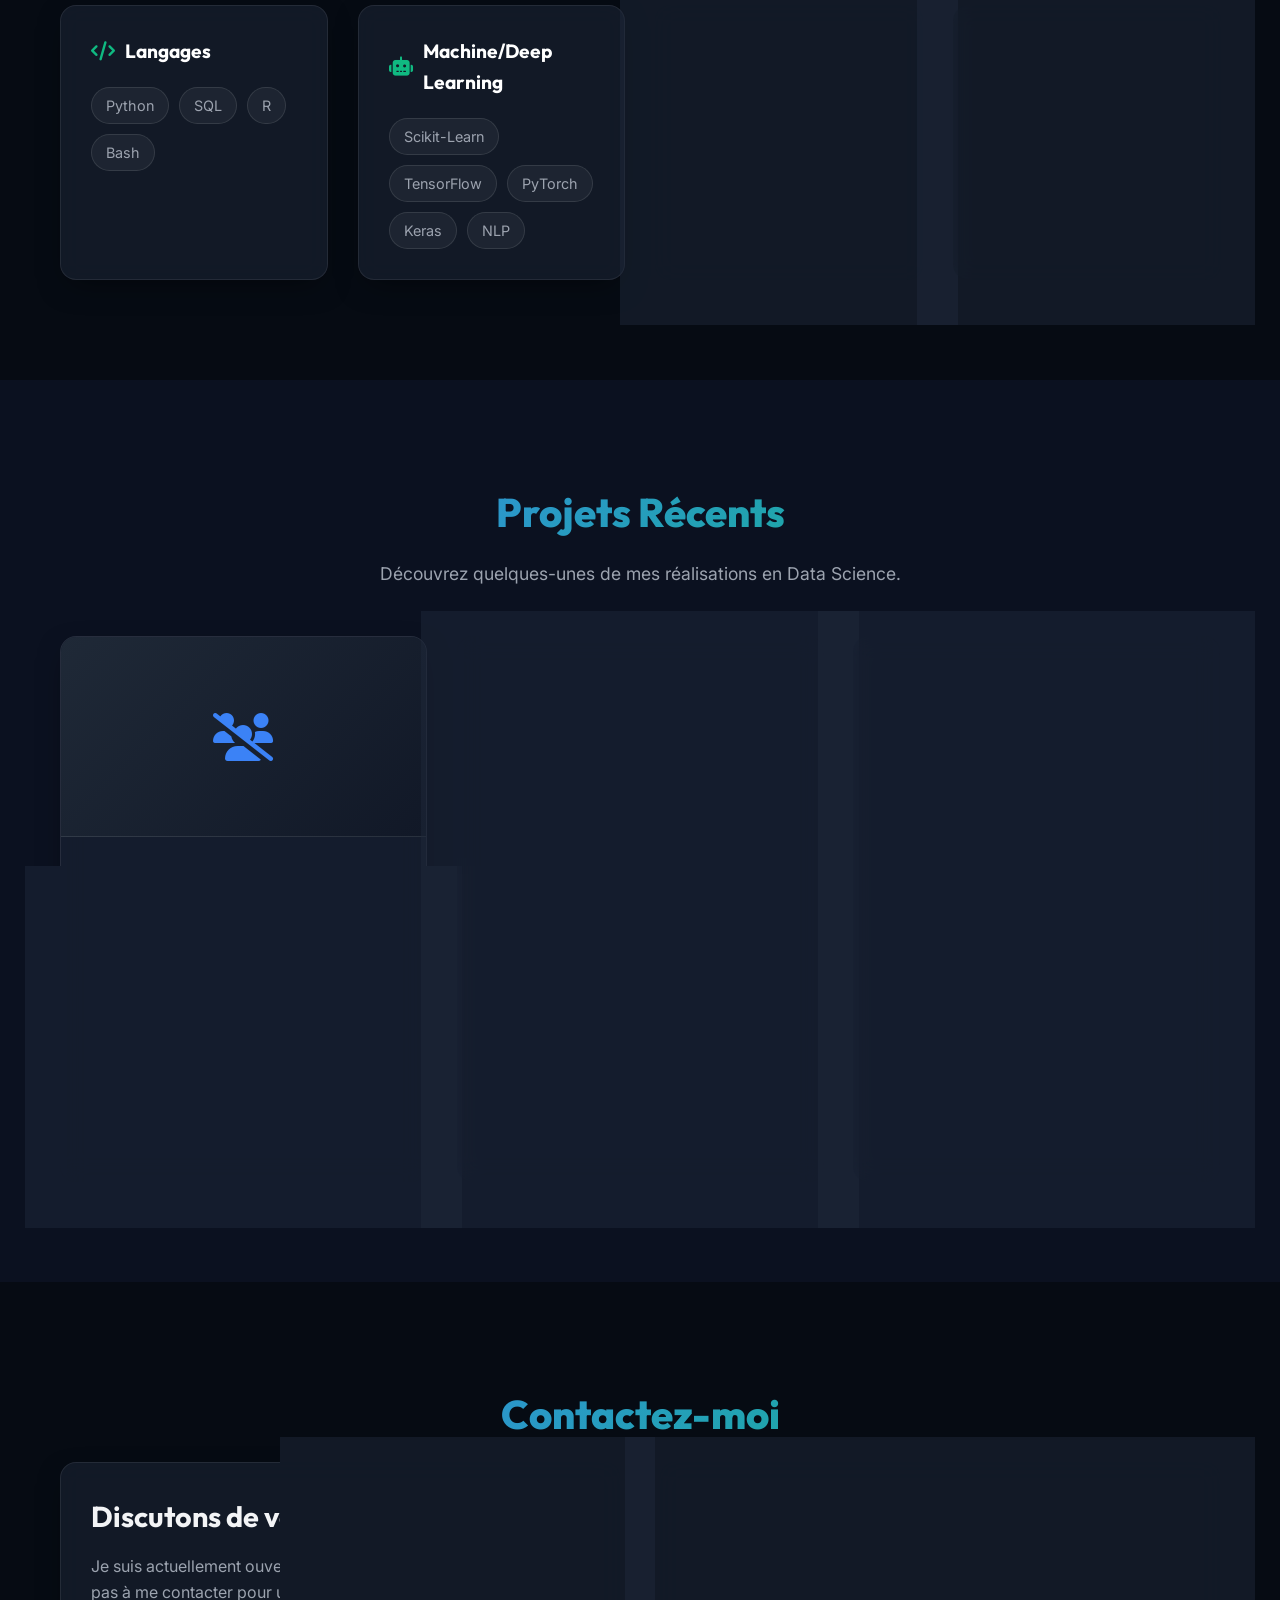
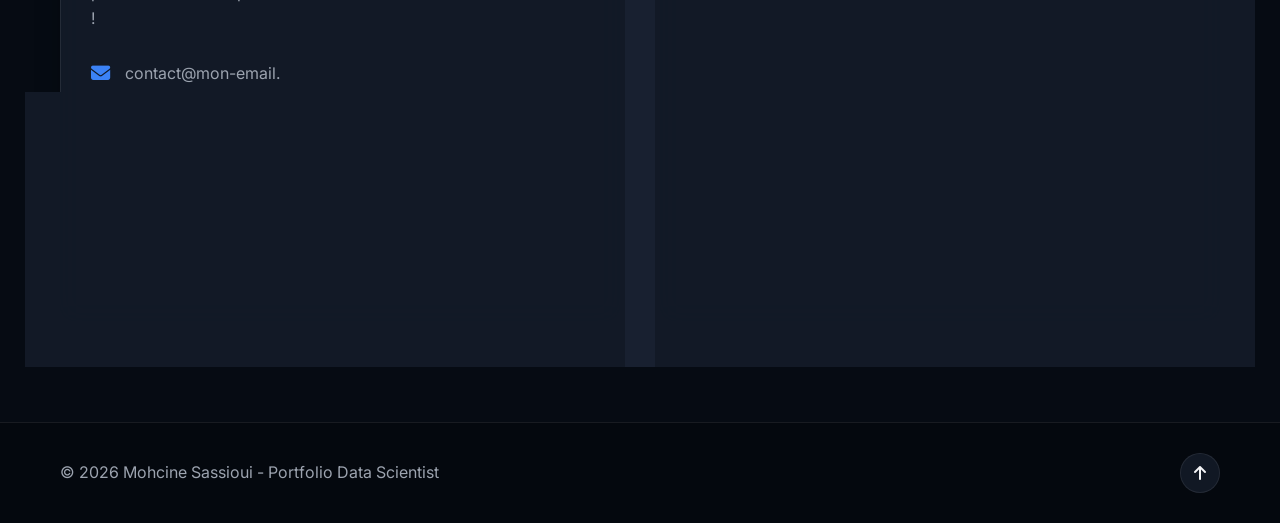
==== commit 09af3401: "Add working contact form API" ====
--- a/index.html
+++ b/index.html
@@ -259,18 +259,19 @@
                 </div>
                 
                 <div class="contact-form glass-card">
-                    <form id="portfolio-form">
+                    <form id="portfolio-form" action="https://formsubmit.co/sassiouimohcin2000@gmail.com" method="POST">
+                        <input type="hidden" name="_captcha" value="false">
                         <div class="form-group">
                             <label for="name">Nom complet</label>
-                            <input type="text" id="name" required placeholder="Votre nom">
+                            <input type="text" id="name" name="name" required placeholder="Votre nom">
                         </div>
                         <div class="form-group">
                             <label for="email">Email</label>
-                            <input type="email" id="email" required placeholder="votre@email.com">
+                            <input type="email" id="email" name="email" required placeholder="votre@email.com">
                         </div>
                         <div class="form-group">
                             <label for="message">Message</label>
-                            <textarea id="message" rows="5" required placeholder="Comment puis-je vous aider ?"></textarea>
+                            <textarea id="message" name="message" rows="5" required placeholder="Comment puis-je vous aider ?"></textarea>
                         </div>
                         <button type="submit" class="btn btn-primary w-100">Envoyer le message <i class="fas fa-paper-plane"></i></button>
                     </form>
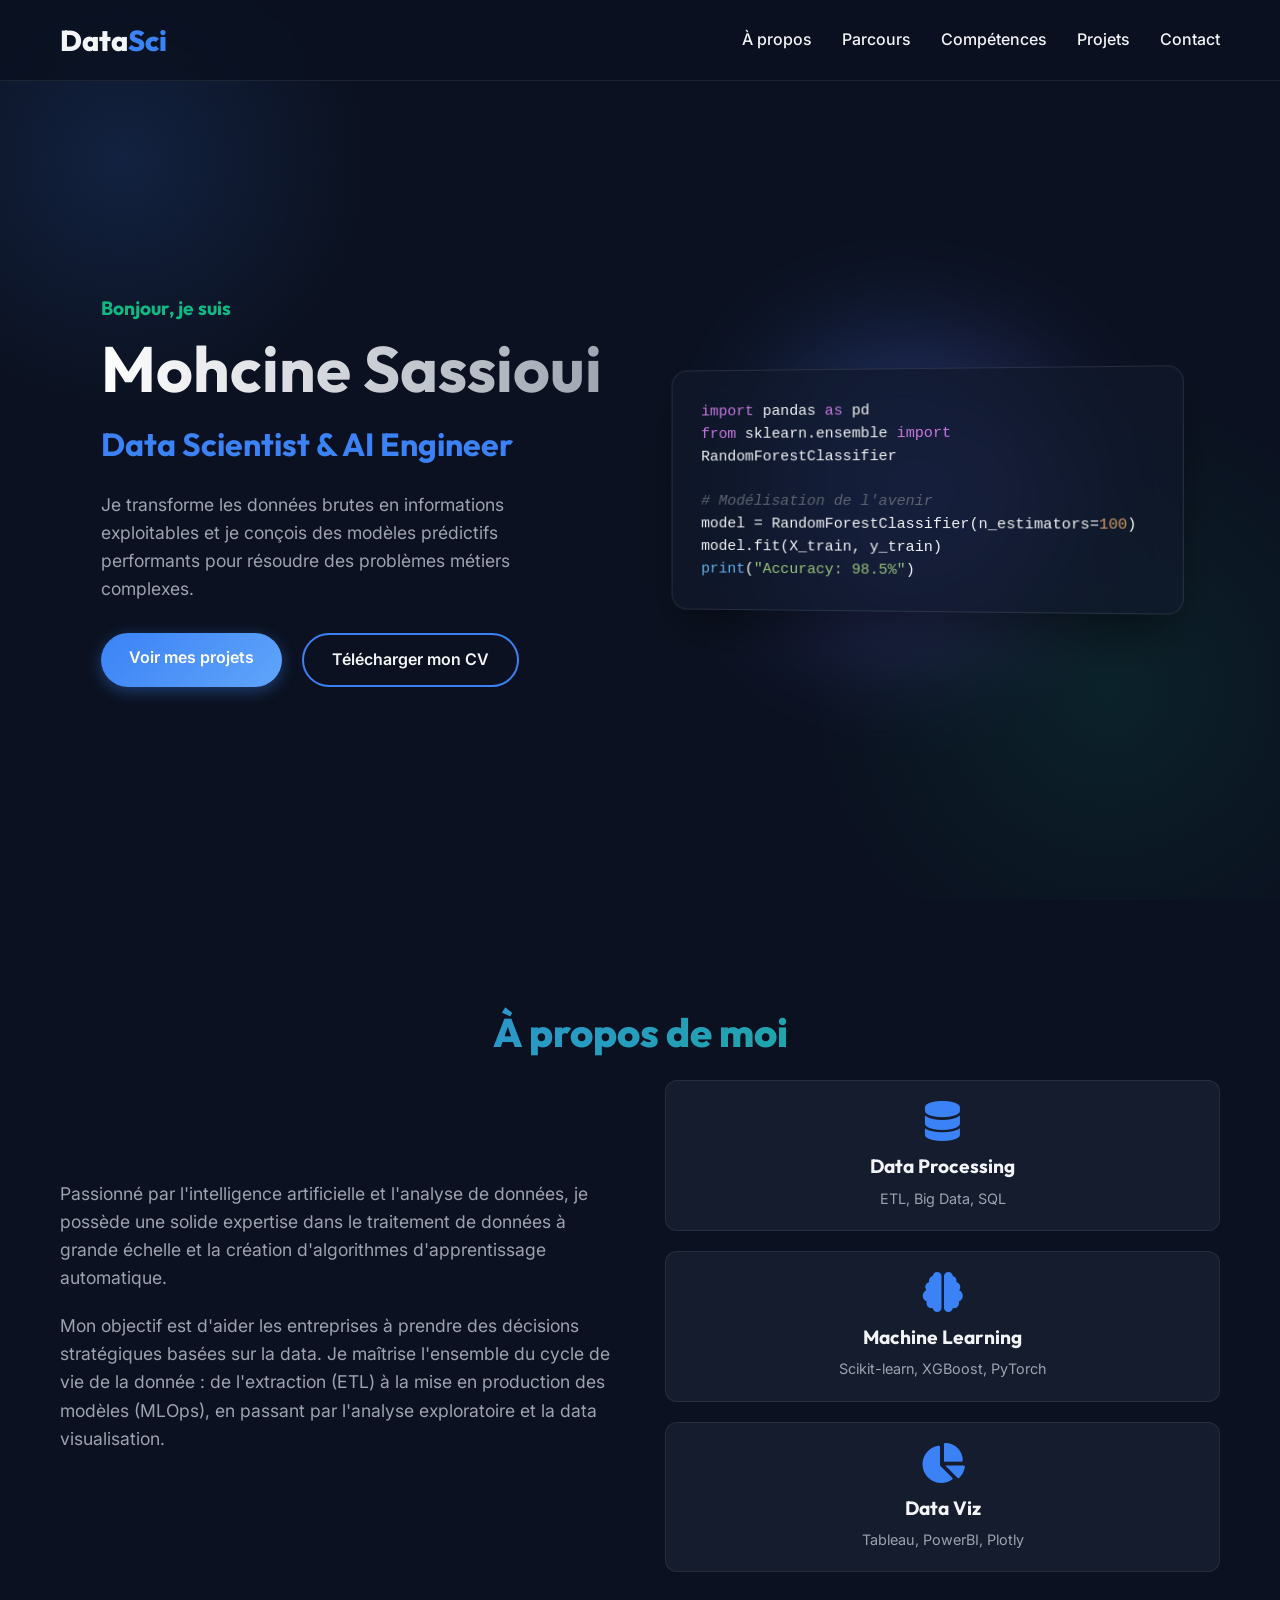
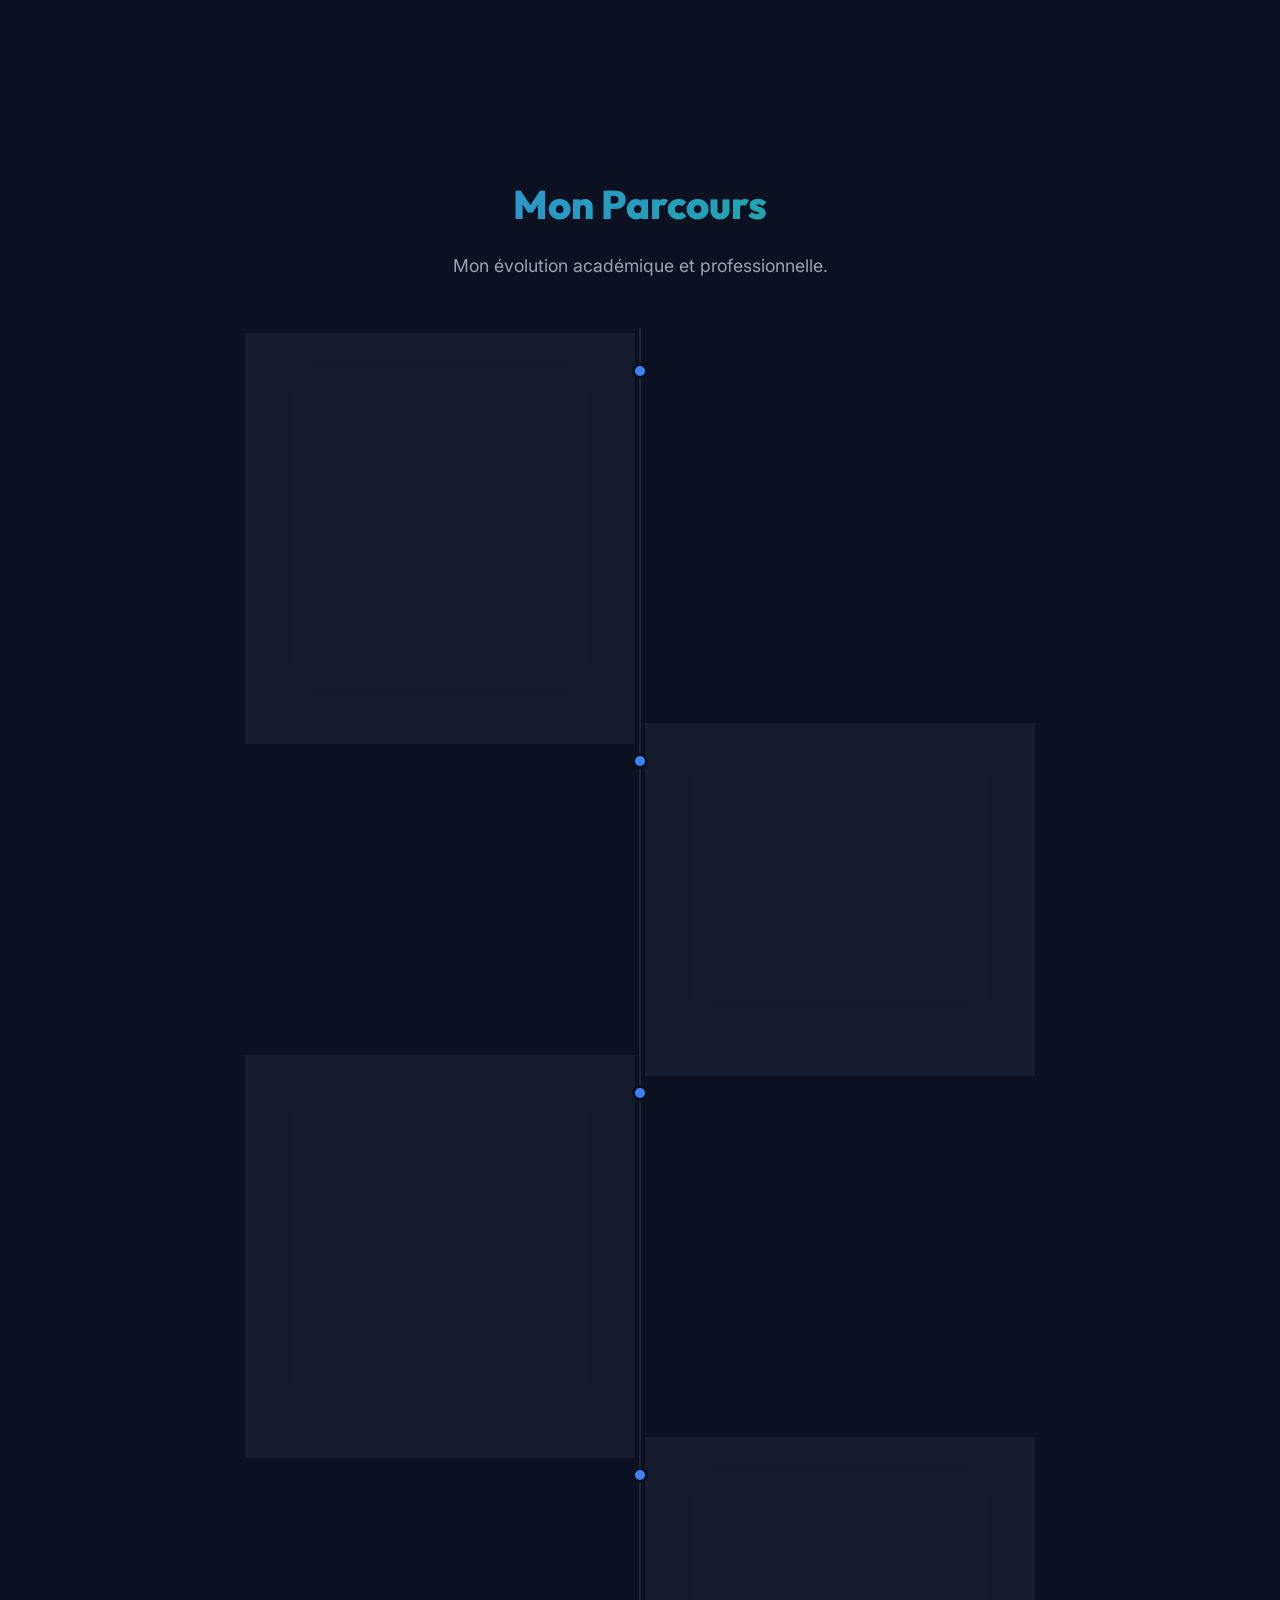
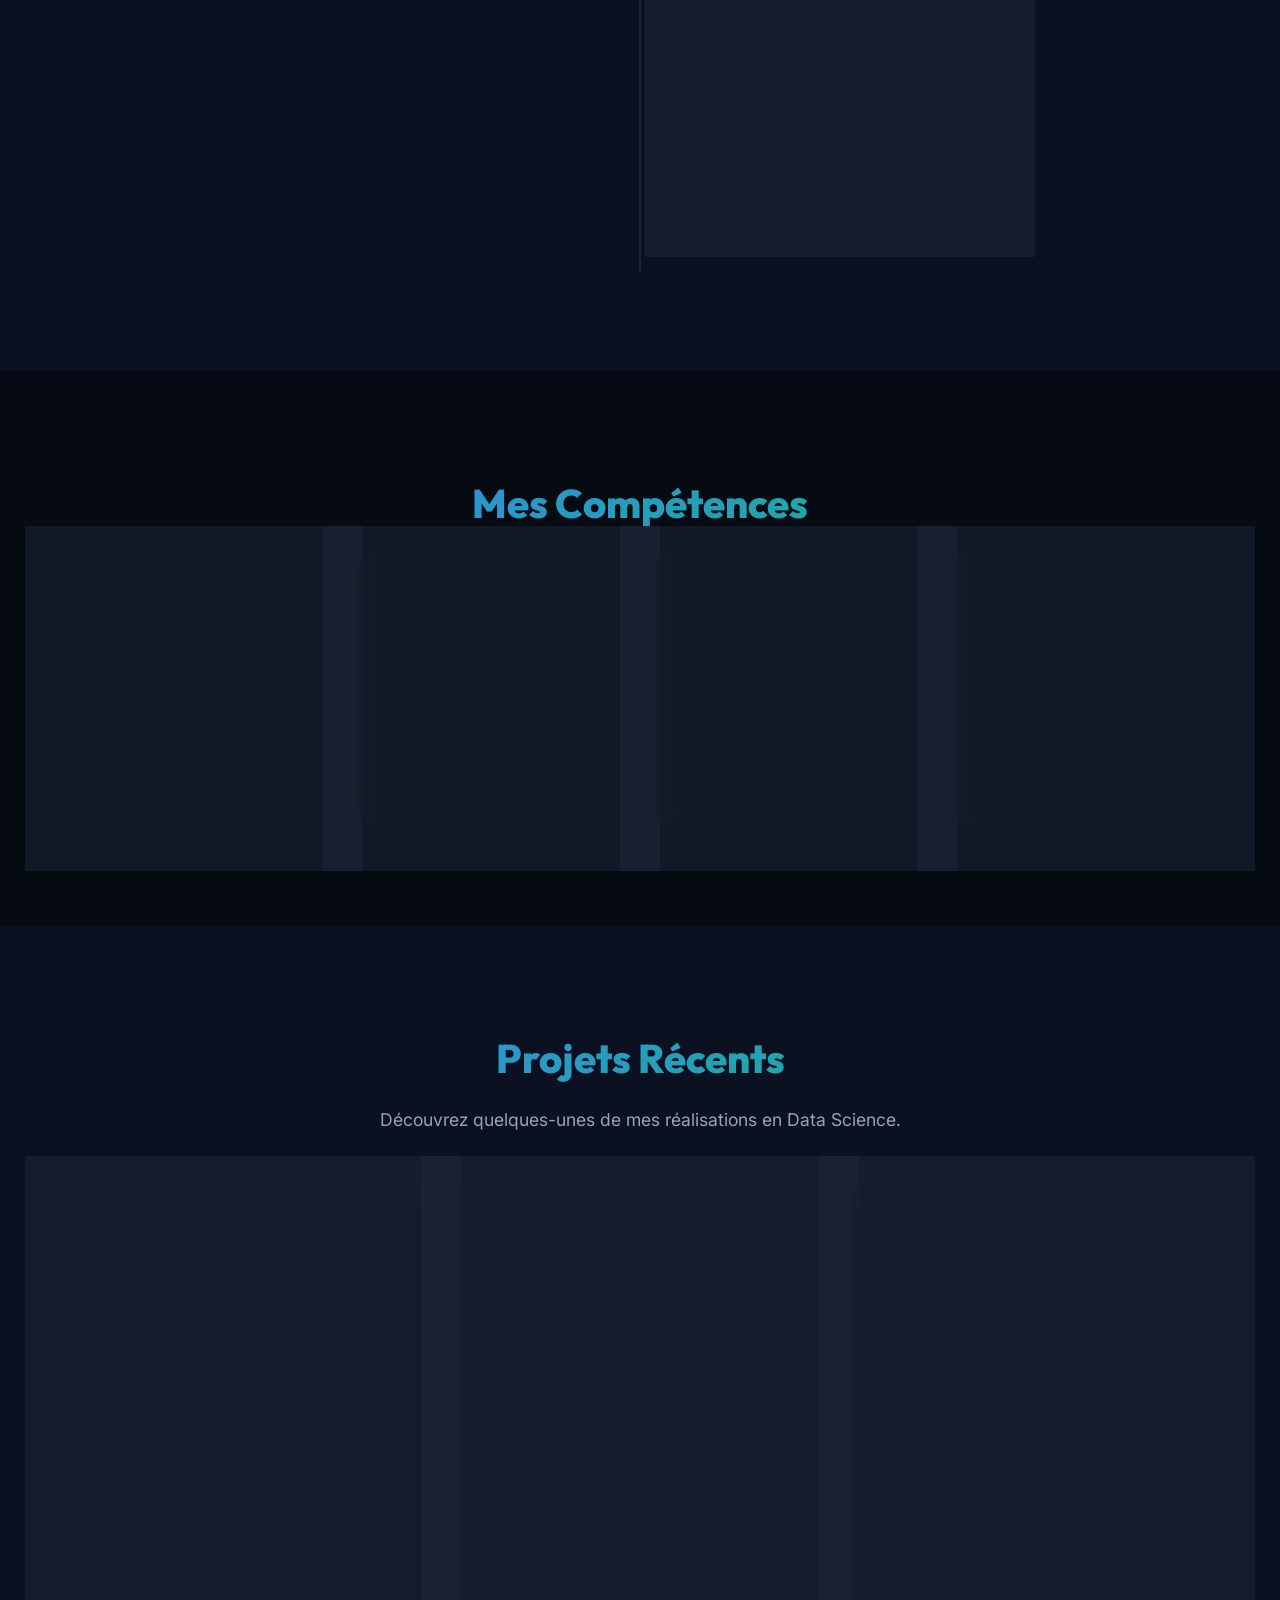
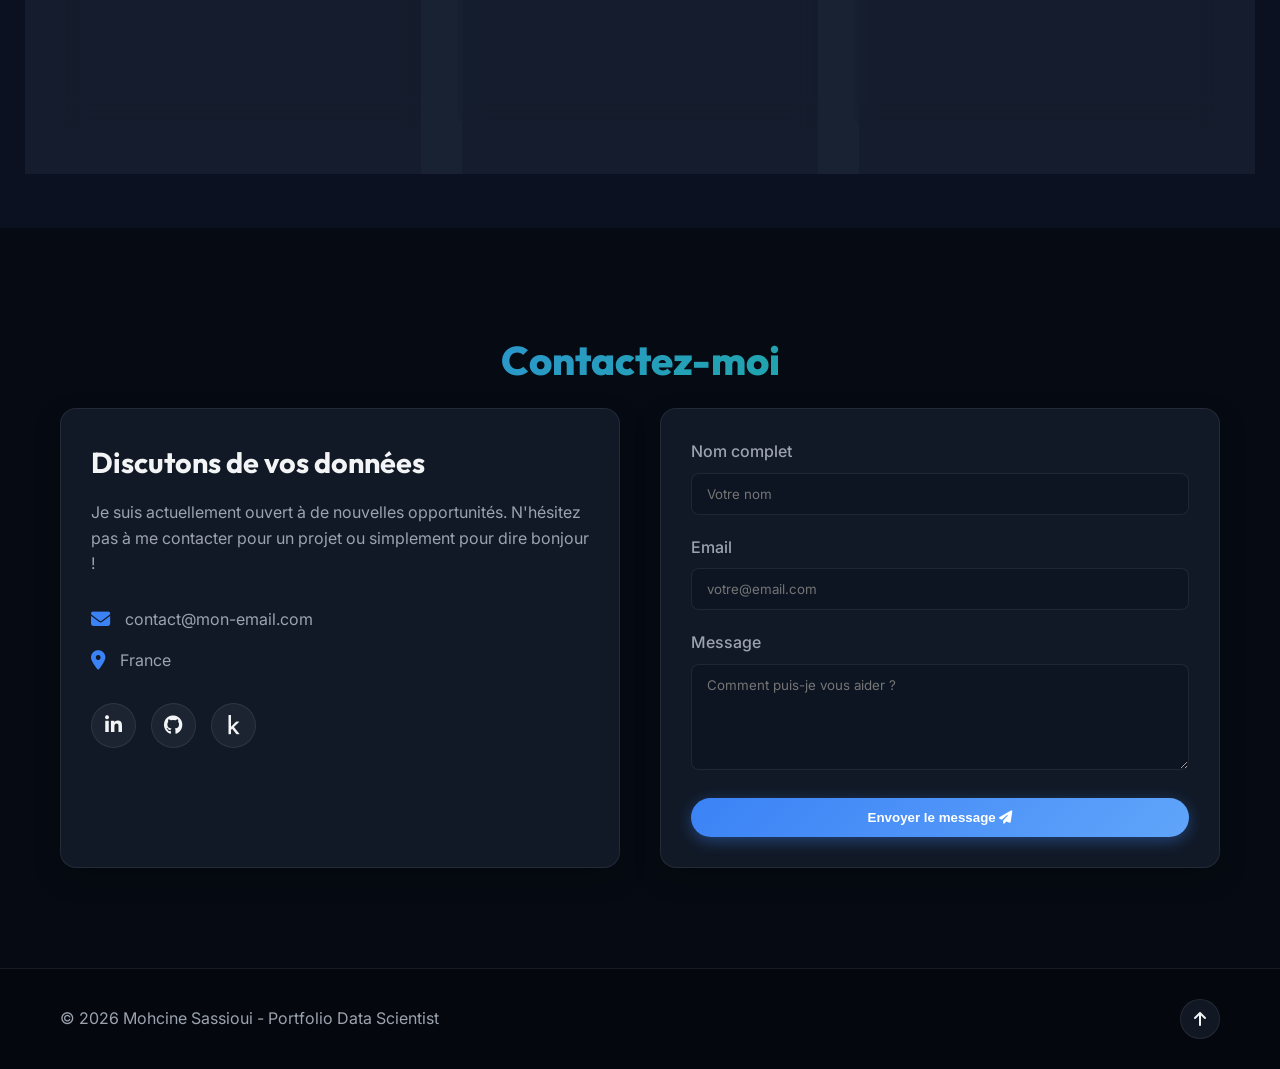
==== commit 5c0459e0: "Remove PDFs and Notebook from repository, update Parcours with real data" ====
--- a/index.html
+++ b/index.html
@@ -99,28 +99,37 @@
                 <div class="timeline-item">
                     <div class="timeline-dot"></div>
                     <div class="timeline-content glass-card">
-                        <h3>Data Scientist</h3>
-                        <h4>Entreprise Tech - Paris</h4>
-                        <span class="timeline-date">2024 - Présent</span>
-                        <p>Développement de modèles prédictifs, mise en place de pipelines de données (ETL) et création de tableaux de bord interactifs pour le suivi des KPI.</p>
+                        <h3>Data Engineer / Data Scientist (CDI)</h3>
+                        <h4>CARCO - Paris</h4>
+                        <span class="timeline-date">Janvier 2025 - Présent</span>
+                        <p>Traitement des données DSN et assurance. Conception d'un entrepôt de données actuariel et automatisation des processus. Implémentation de modèles NLP pour la correction de données.</p>
                     </div>
                 </div>
                 <div class="timeline-item">
                     <div class="timeline-dot"></div>
                     <div class="timeline-content glass-card">
-                        <h3>Data Analyst Junior</h3>
-                        <h4>Startup FinTech</h4>
-                        <span class="timeline-date">2022 - 2024</span>
-                        <p>Analyse exploratoire de données, nettoyage de bases de données SQL et automatisation des rapports hebdomadaires.</p>
+                        <h3>Alternance Data Scientist</h3>
+                        <h4>Devoteam - Massy</h4>
+                        <span class="timeline-date">Octobre 2023 - Septembre 2024</span>
+                        <p>Développement de modèles de détection d'anomalies (Deep Learning, Séries Temporelles, NLP). Déploiement distribué avec Apache Spark et Kubernetes.</p>
                     </div>
                 </div>
                 <div class="timeline-item">
                     <div class="timeline-dot"></div>
                     <div class="timeline-content glass-card">
-                        <h3>Master en Data Science & IA</h3>
-                        <h4>Université d'Excellence</h4>
-                        <span class="timeline-date">2020 - 2022</span>
-                        <p>Formation avancée en Machine Learning, Deep Learning, statistiques et Big Data.</p>
+                        <h3>Stage Data Scientist</h3>
+                        <h4>Smart Building Energies (Vinci) - Lille</h4>
+                        <span class="timeline-date">Avril 2023 - Septembre 2023</span>
+                        <p>Développement d'un système prédictif pour optimiser la consommation énergétique (XGBoost, LSTM). Extraction Azure Data Explorer et dashboards Power BI.</p>
+                    </div>
+                </div>
+                <div class="timeline-item">
+                    <div class="timeline-dot"></div>
+                    <div class="timeline-content glass-card">
+                        <h3>Diplôme d'ingénieur en informatique (Double Diplôme)</h3>
+                        <h4>IMT Nord Europe / ENSMR</h4>
+                        <span class="timeline-date">2020 - 2024</span>
+                        <p>Double cursus d'ingénierie franco-marocain. Spécialisation en Sciences et Technologie du Numérique et Management des Systèmes d'Information.</p>
                     </div>
                 </div>
             </div>
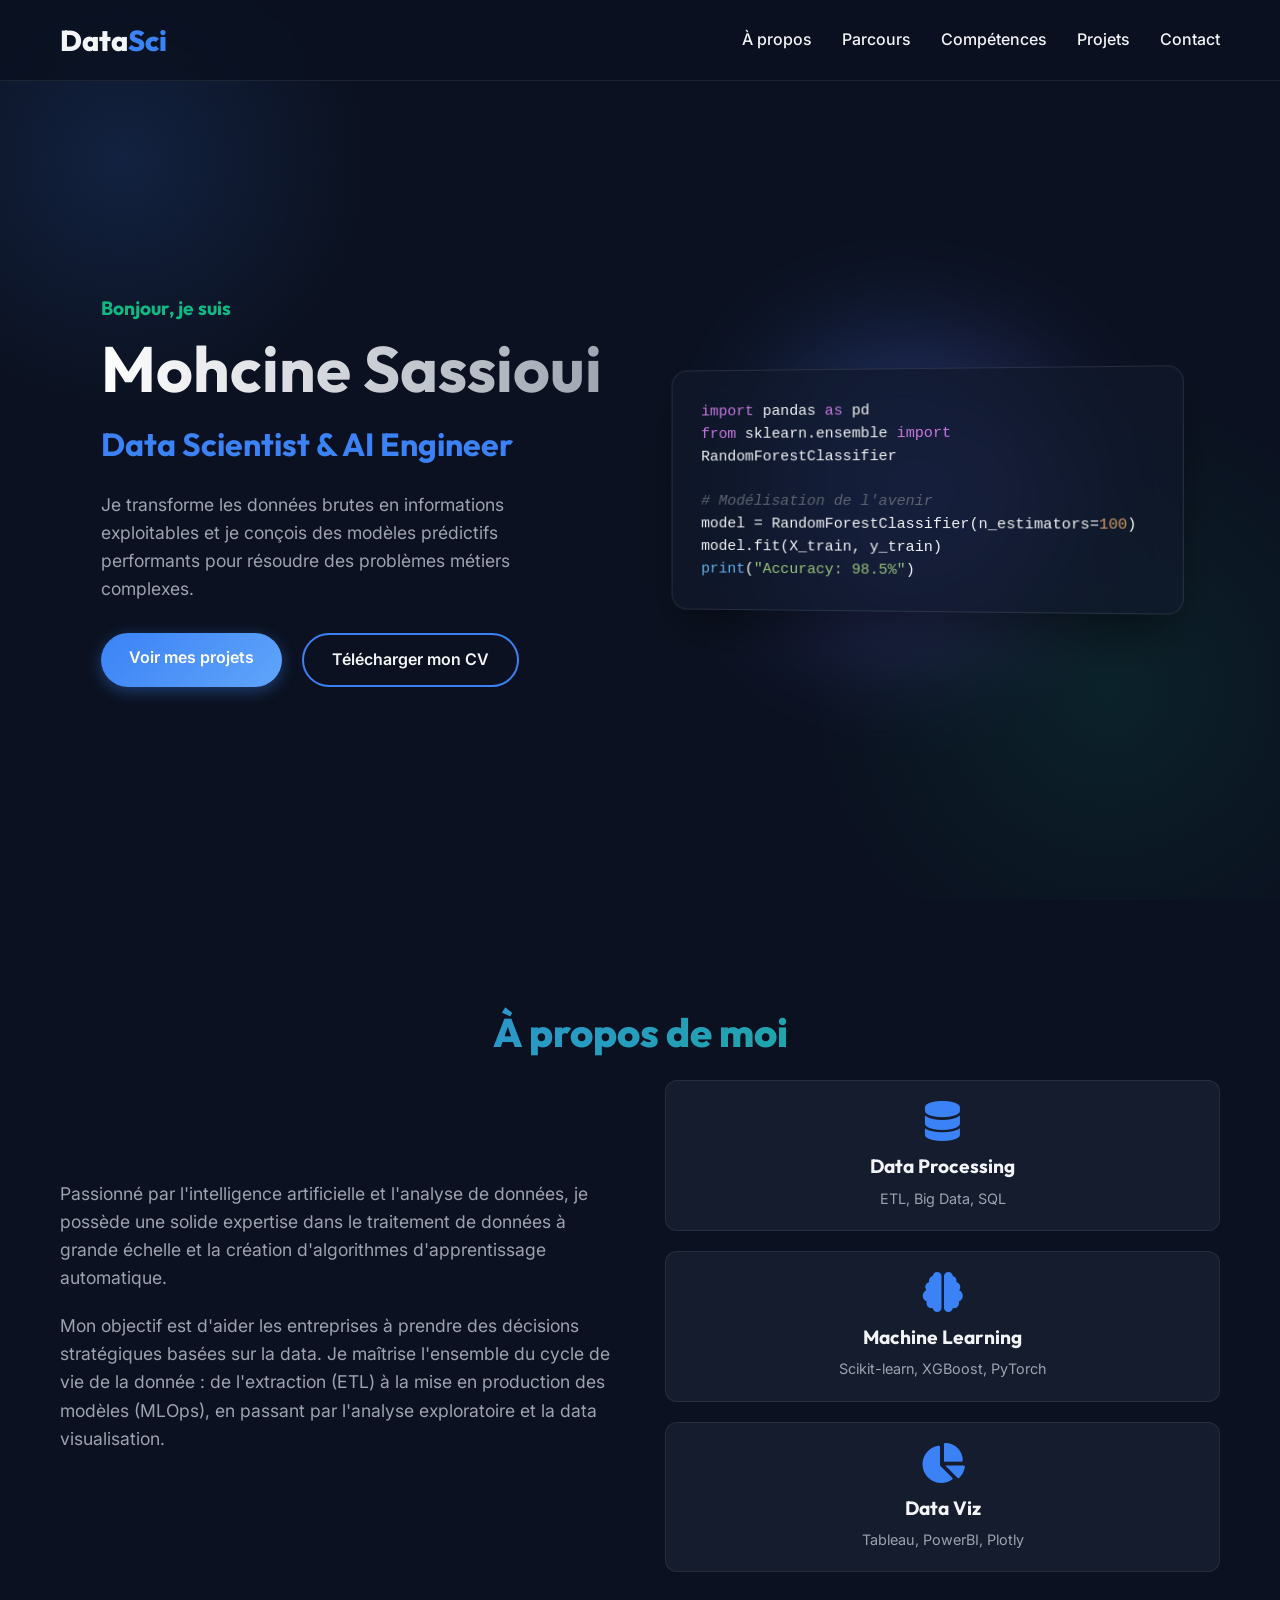
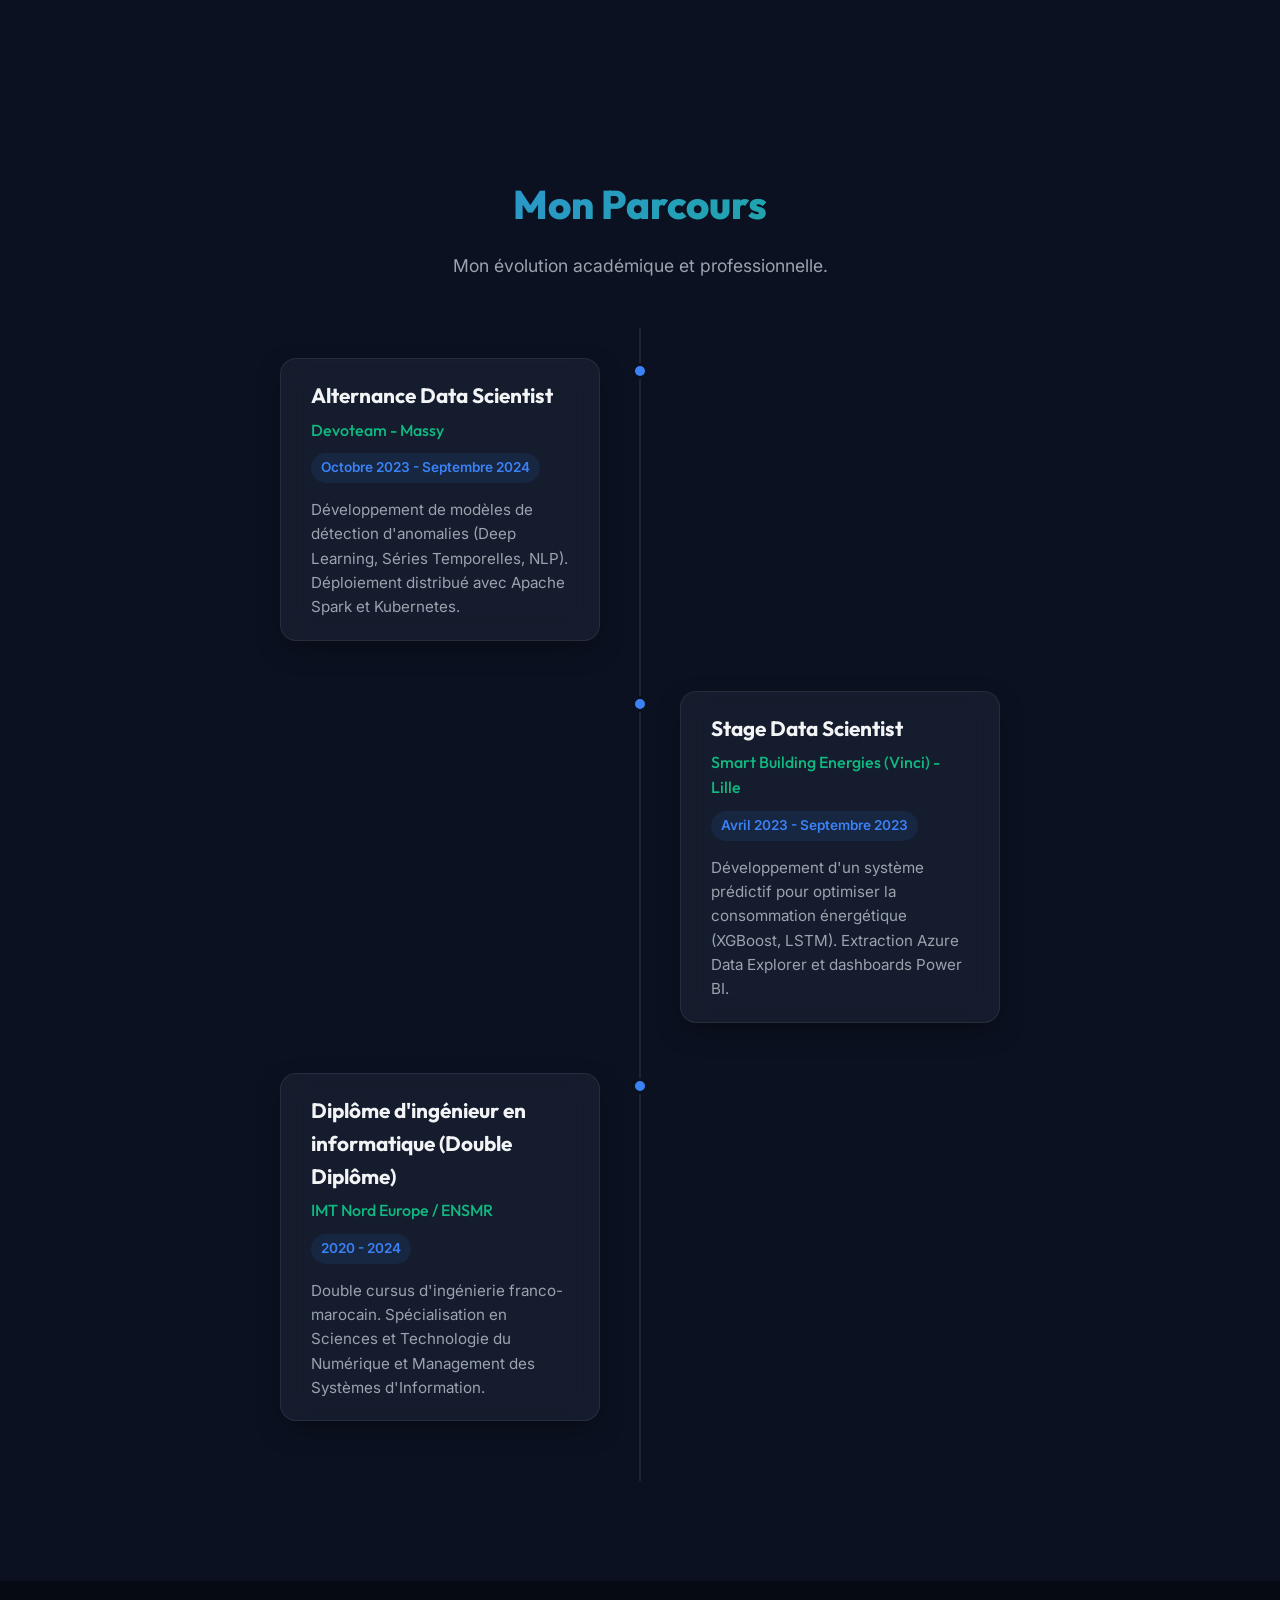
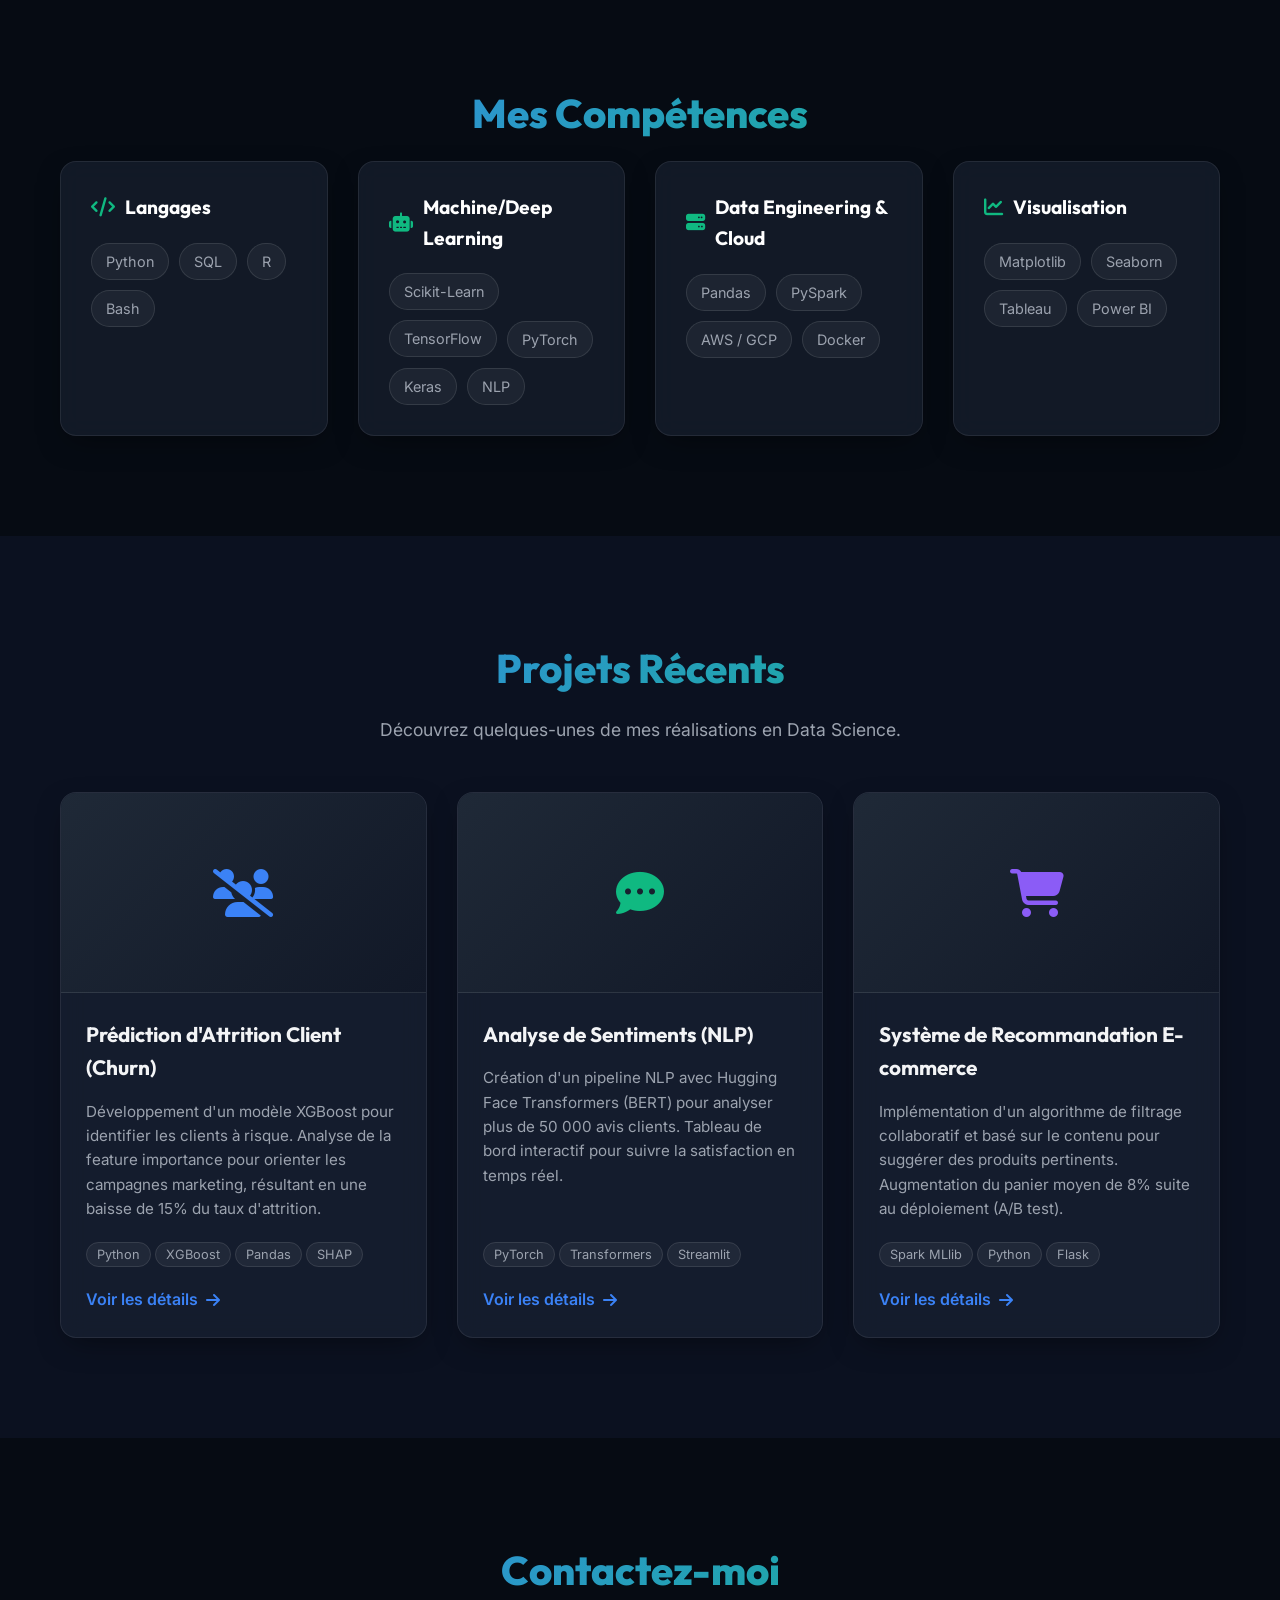
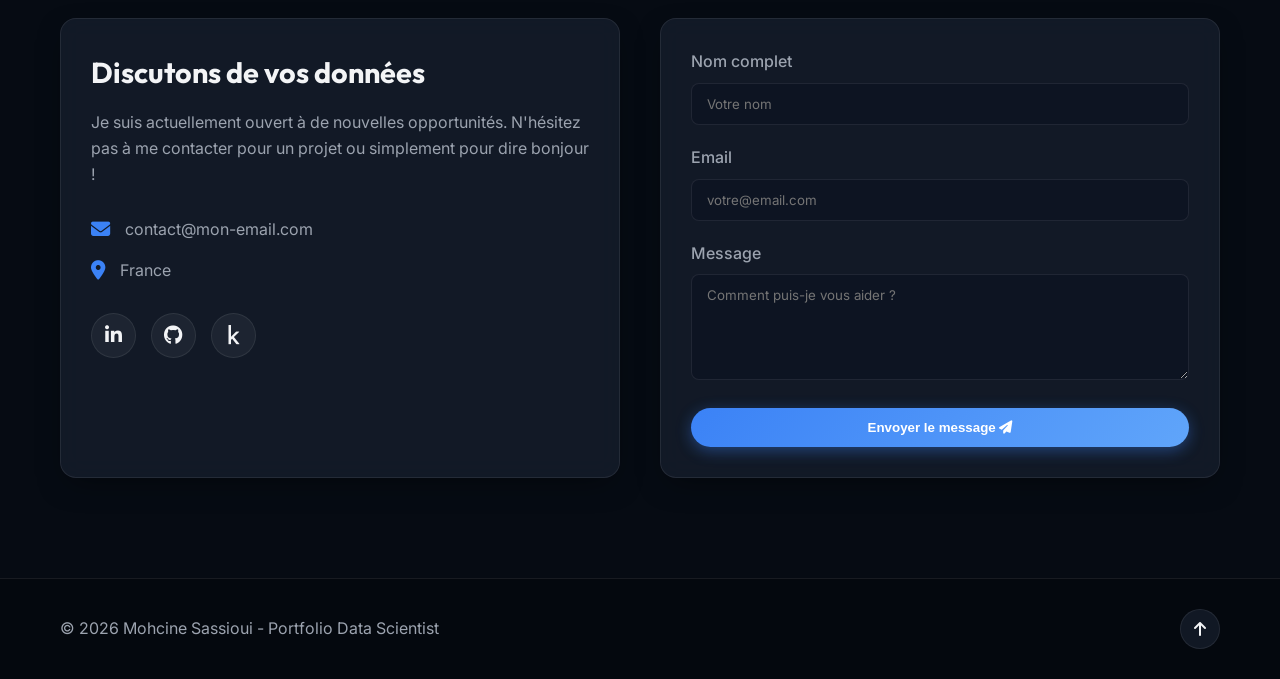
==== commit b9022c28: "Remove CARCO experience from timeline" ====
--- a/index.html
+++ b/index.html
@@ -96,15 +96,7 @@
             <h2 class="section-title">Mon Parcours</h2>
             <p class="section-subtitle">Mon évolution académique et professionnelle.</p>
             <div class="timeline">
-                <div class="timeline-item">
-                    <div class="timeline-dot"></div>
-                    <div class="timeline-content glass-card">
-                        <h3>Data Engineer / Data Scientist (CDI)</h3>
-                        <h4>CARCO - Paris</h4>
-                        <span class="timeline-date">Janvier 2025 - Présent</span>
-                        <p>Traitement des données DSN et assurance. Conception d'un entrepôt de données actuariel et automatisation des processus. Implémentation de modèles NLP pour la correction de données.</p>
-                    </div>
-                </div>
+
                 <div class="timeline-item">
                     <div class="timeline-dot"></div>
                     <div class="timeline-content glass-card">
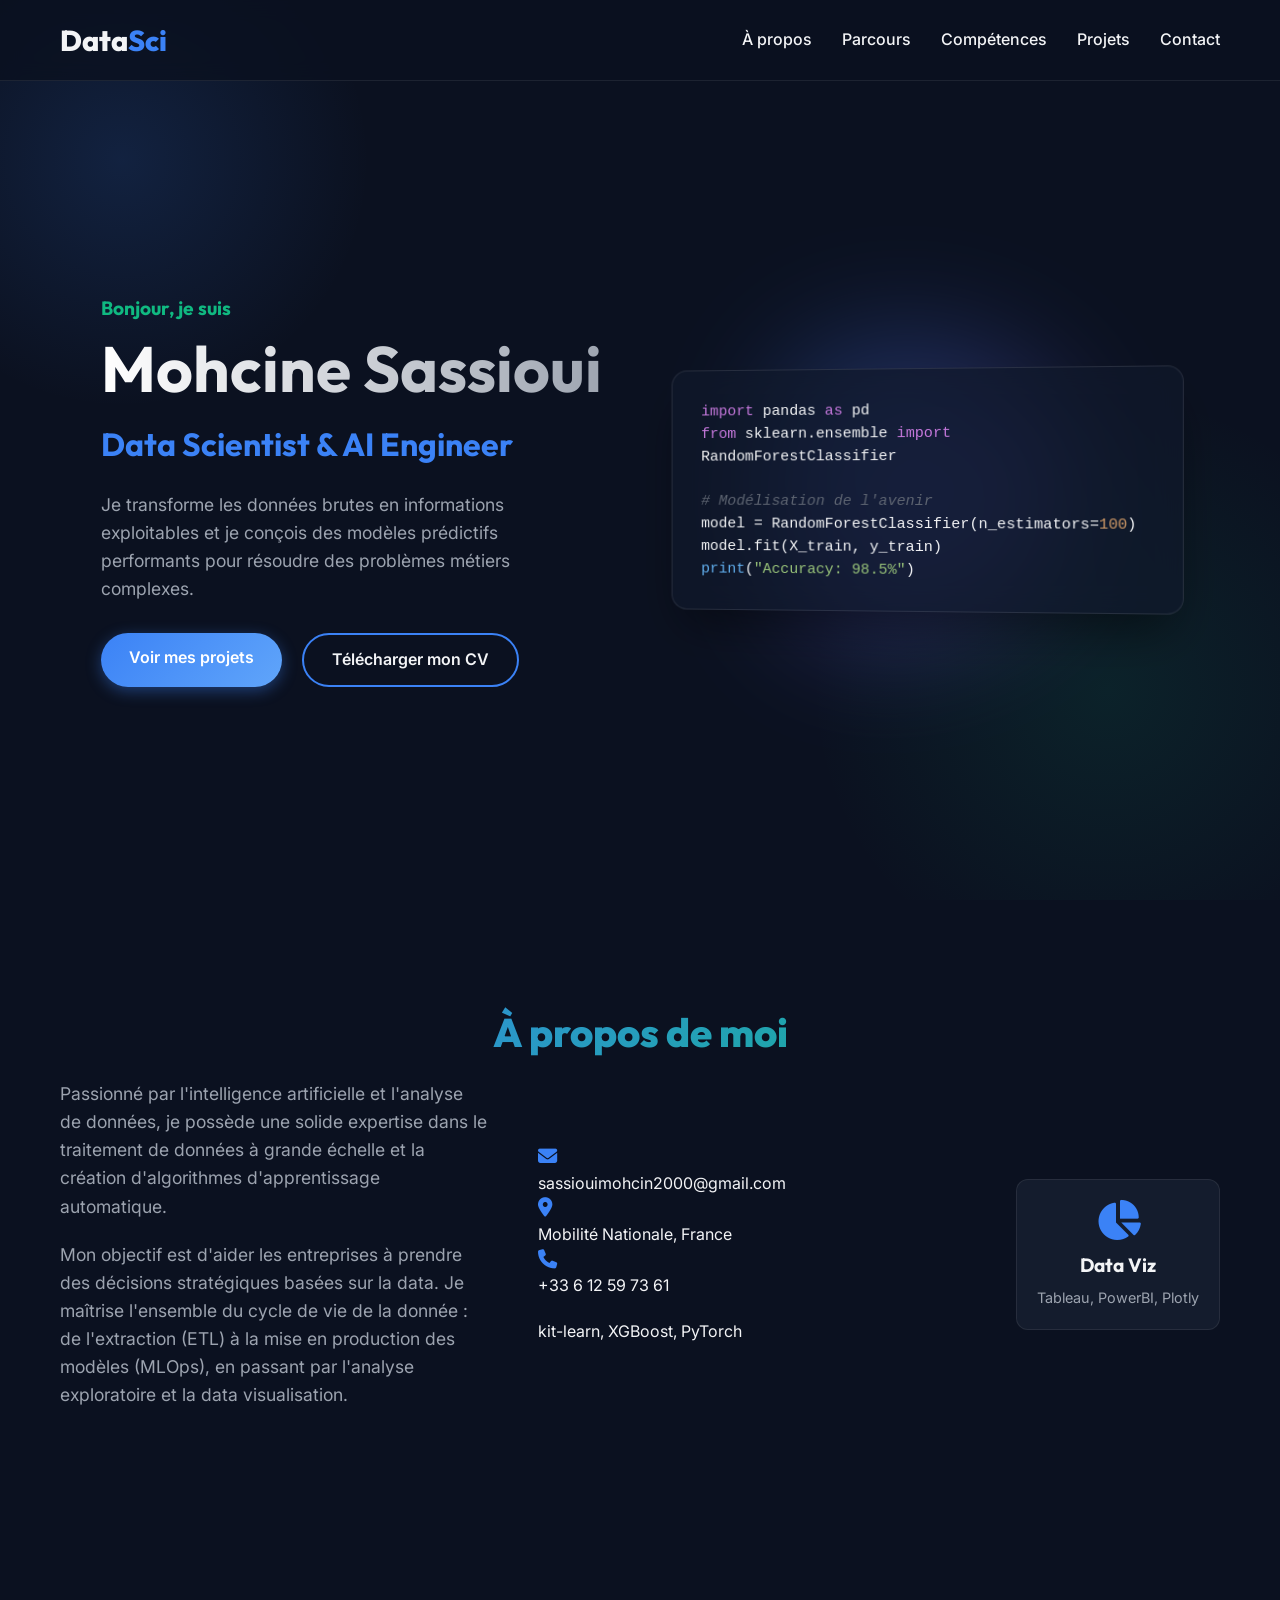
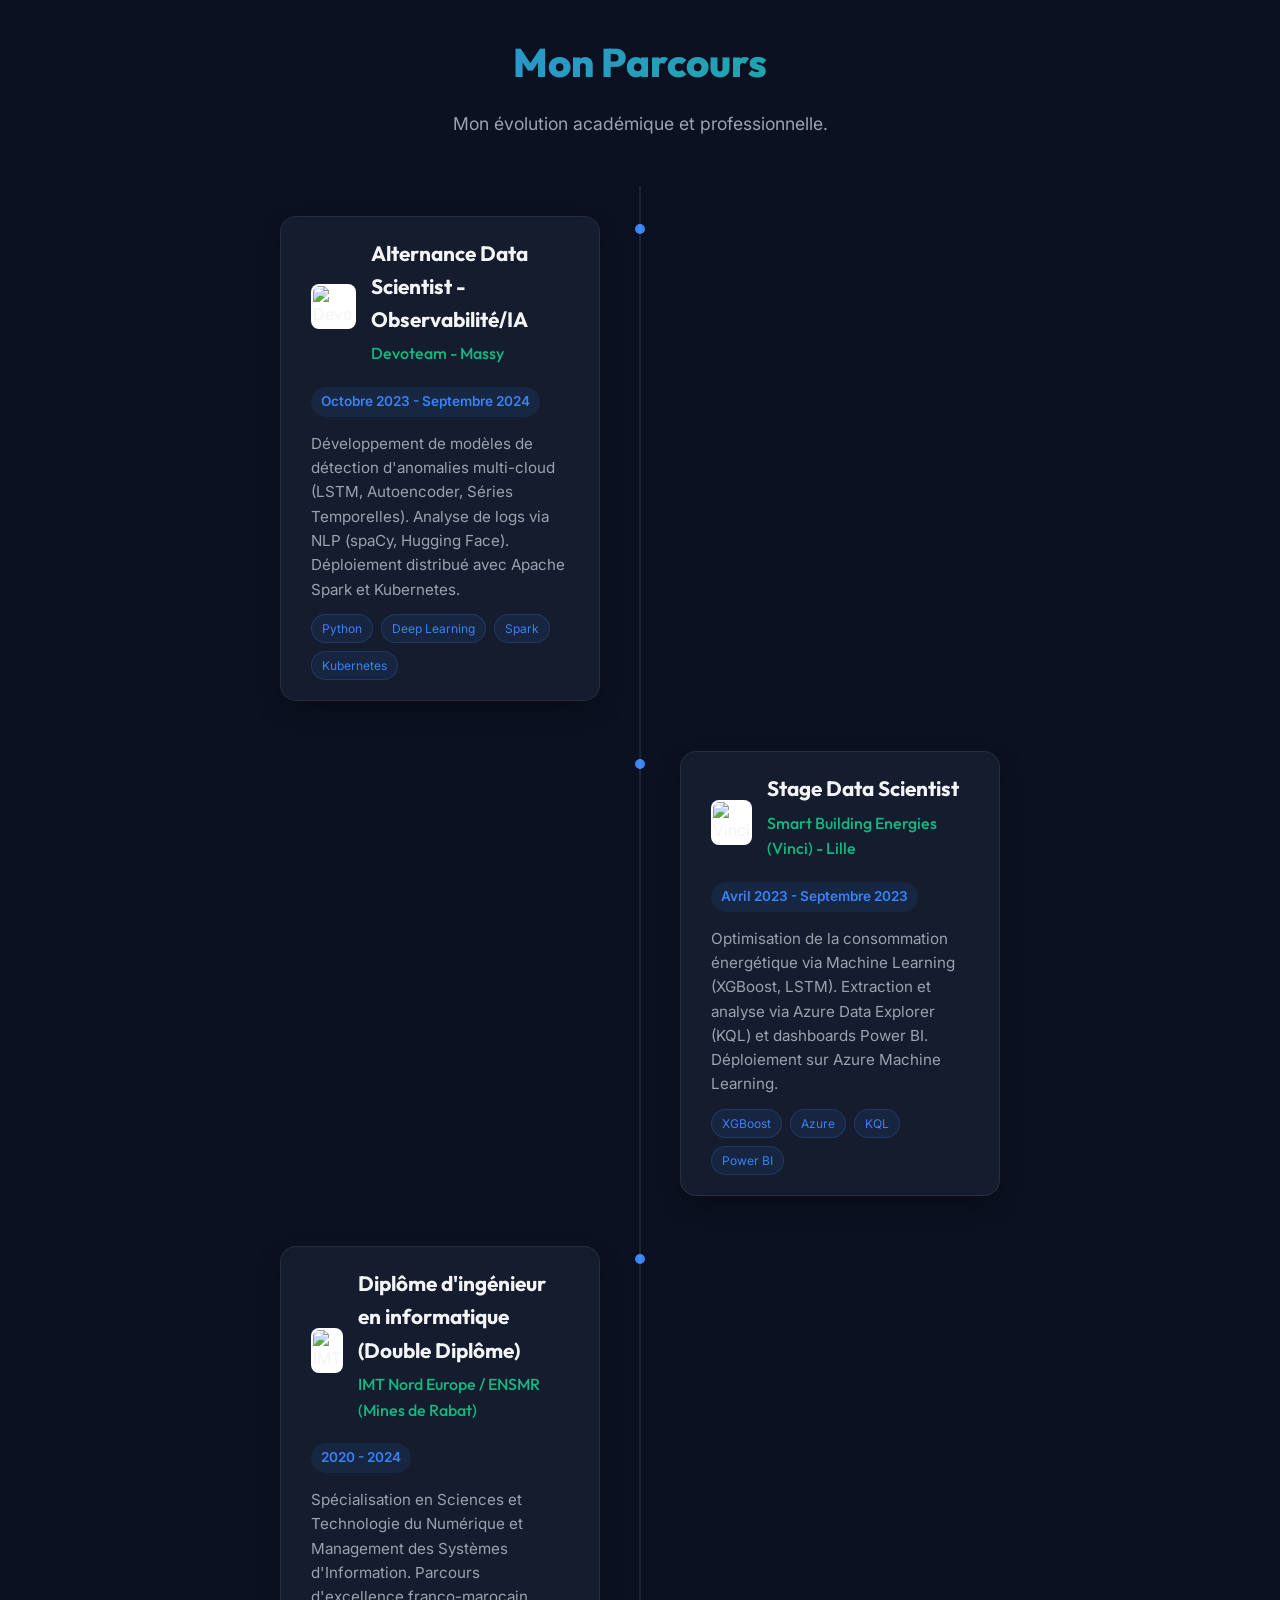
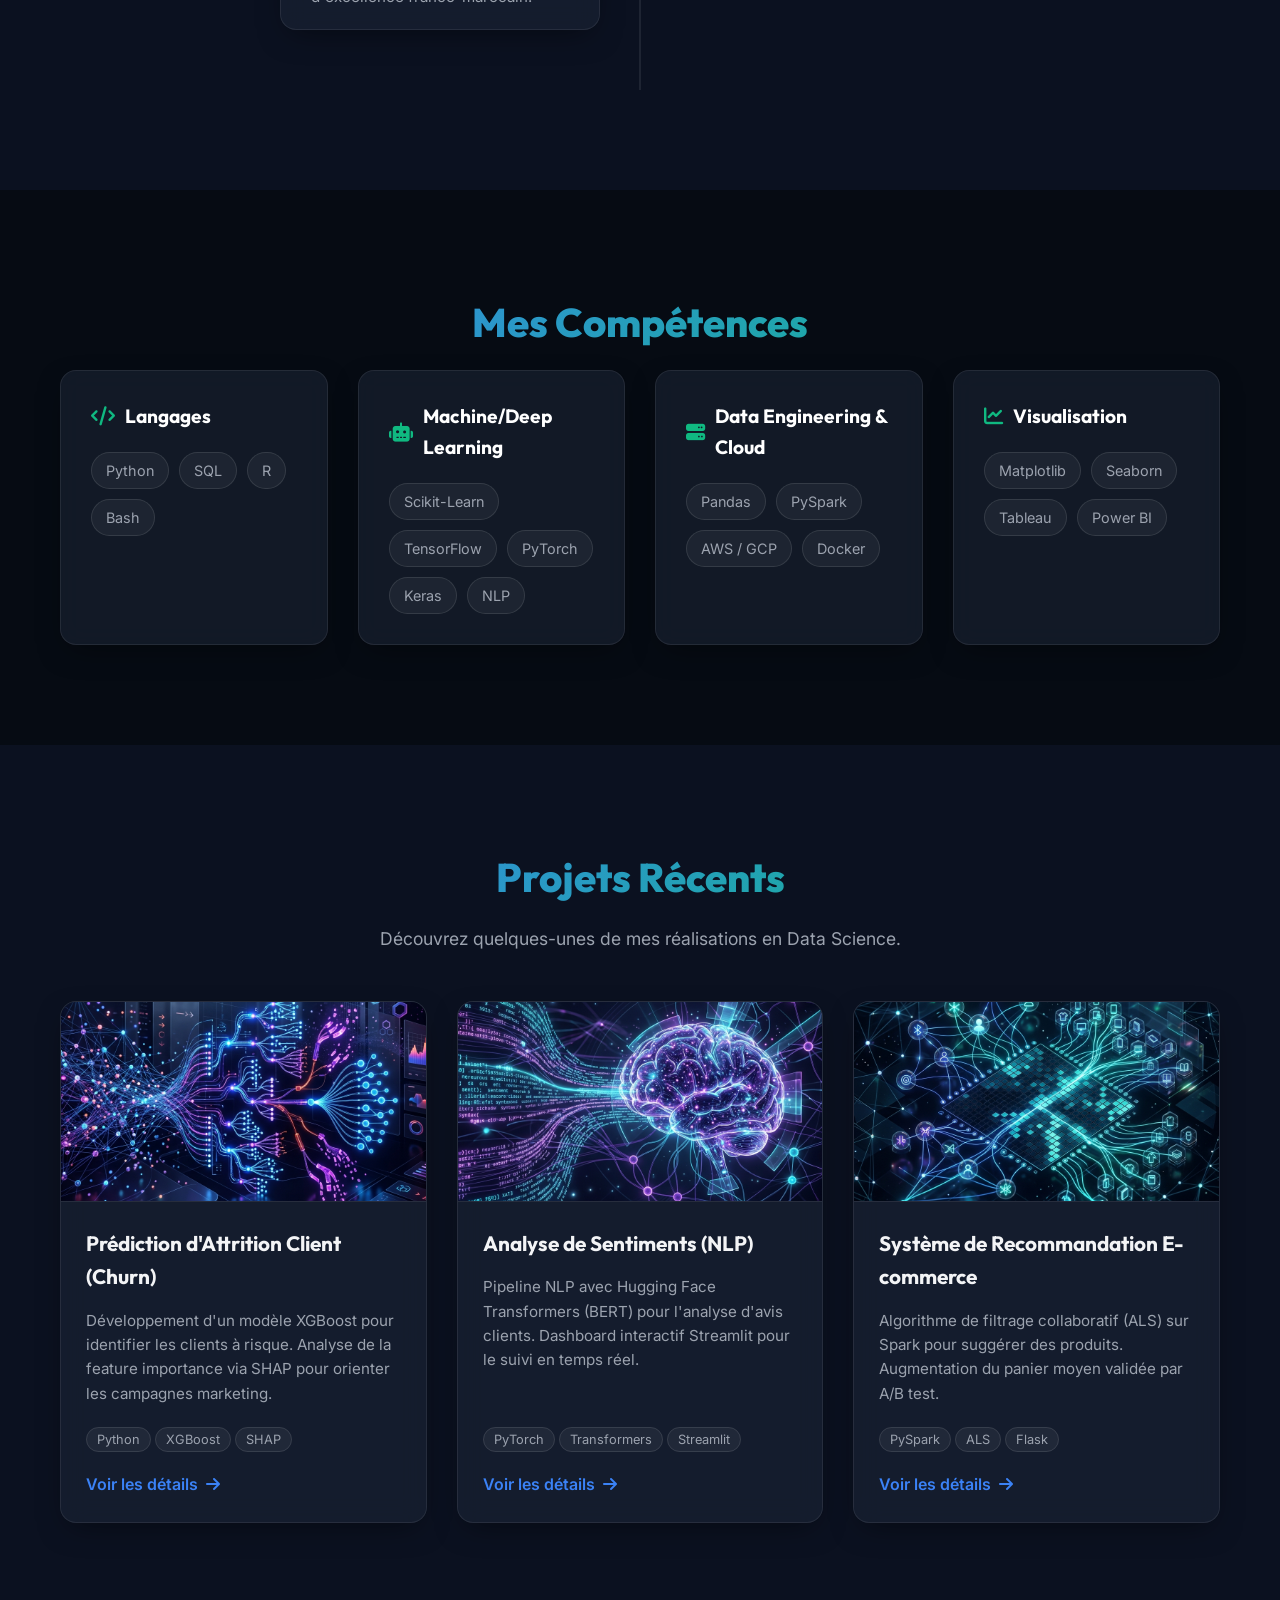
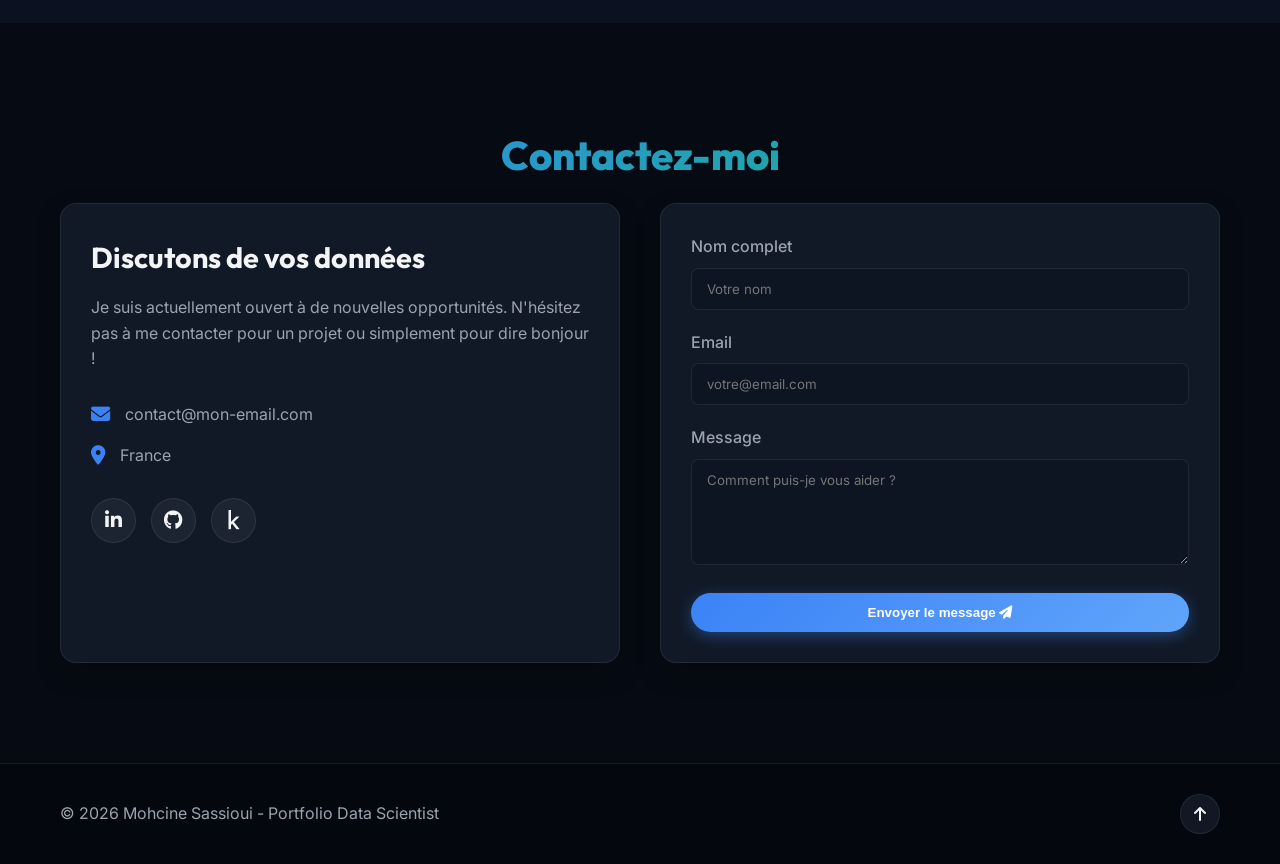
==== commit b6a32211: "Enrichissement visuel : images, logos, animations et détails CV" ====
--- a/index.html
+++ b/index.html
@@ -70,15 +70,20 @@
                     <p>Mon objectif est d'aider les entreprises à prendre des décisions stratégiques basées sur la data. Je maîtrise l'ensemble du cycle de vie de la donnée : de l'extraction (ETL) à la mise en production des modèles (MLOps), en passant par l'analyse exploratoire et la data visualisation.</p>
                 </div>
                 <div class="about-stats">
-                    <div class="stat-box">
-                        <i class="fas fa-database stat-icon"></i>
-                        <h4>Data Processing</h4>
-                        <p>ETL, Big Data, SQL</p>
-                    </div>
-                    <div class="stat-box">
-                        <i class="fas fa-brain stat-icon"></i>
-                        <h4>Machine Learning</h4>
-                        <p>Scikit-learn, XGBoost, PyTorch</p>
+                    <div class="contact-details">
+                        <div class="contact-item">
+                            <i class="fas fa-envelope"></i>
+                            <p>sassiouimohcin2000@gmail.com</p>
+                        </div>
+                        <div class="contact-item">
+                            <i class="fas fa-map-marker-alt"></i>
+                            <p>Mobilité Nationale, France</p>
+                        </div>
+                        <div class="contact-item">
+                            <i class="fas fa-phone"></i>
+                            <p>+33 6 12 59 73 61</p>
+                        </div>
+                    </div>kit-learn, XGBoost, PyTorch</p>
                     </div>
                     <div class="stat-box">
                         <i class="fas fa-chart-pie stat-icon"></i>
@@ -97,31 +102,58 @@
             <p class="section-subtitle">Mon évolution académique et professionnelle.</p>
             <div class="timeline">
 
-                <div class="timeline-item">
+                <div class="timeline-item reveal">
                     <div class="timeline-dot"></div>
                     <div class="timeline-content glass-card">
-                        <h3>Alternance Data Scientist</h3>
-                        <h4>Devoteam - Massy</h4>
+                        <div class="timeline-header">
+                            <img src="https://logo.clearbit.com/devoteam.com" alt="Devoteam" class="company-logo">
+                            <div>
+                                <h3>Alternance Data Scientist - Observabilité/IA</h3>
+                                <h4>Devoteam - Massy</h4>
+                            </div>
+                        </div>
                         <span class="timeline-date">Octobre 2023 - Septembre 2024</span>
-                        <p>Développement de modèles de détection d'anomalies (Deep Learning, Séries Temporelles, NLP). Déploiement distribué avec Apache Spark et Kubernetes.</p>
-                    </div>
-                </div>
-                <div class="timeline-item">
+                        <p>Développement de modèles de détection d'anomalies multi-cloud (LSTM, Autoencoder, Séries Temporelles). Analyse de logs via NLP (spaCy, Hugging Face). Déploiement distribué avec Apache Spark et Kubernetes.</p>
+                        <div class="tech-badges">
+                            <span class="badge">Python</span>
+                            <span class="badge">Deep Learning</span>
+                            <span class="badge">Spark</span>
+                            <span class="badge">Kubernetes</span>
+                        </div>
+                    </div>
+                </div>
+                <div class="timeline-item reveal">
                     <div class="timeline-dot"></div>
                     <div class="timeline-content glass-card">
-                        <h3>Stage Data Scientist</h3>
-                        <h4>Smart Building Energies (Vinci) - Lille</h4>
+                        <div class="timeline-header">
+                            <img src="https://logo.clearbit.com/vinci.com" alt="Vinci" class="company-logo">
+                            <div>
+                                <h3>Stage Data Scientist</h3>
+                                <h4>Smart Building Energies (Vinci) - Lille</h4>
+                            </div>
+                        </div>
                         <span class="timeline-date">Avril 2023 - Septembre 2023</span>
-                        <p>Développement d'un système prédictif pour optimiser la consommation énergétique (XGBoost, LSTM). Extraction Azure Data Explorer et dashboards Power BI.</p>
-                    </div>
-                </div>
-                <div class="timeline-item">
+                        <p>Optimisation de la consommation énergétique via Machine Learning (XGBoost, LSTM). Extraction et analyse via Azure Data Explorer (KQL) et dashboards Power BI. Déploiement sur Azure Machine Learning.</p>
+                        <div class="tech-badges">
+                            <span class="badge">XGBoost</span>
+                            <span class="badge">Azure</span>
+                            <span class="badge">KQL</span>
+                            <span class="badge">Power BI</span>
+                        </div>
+                    </div>
+                </div>
+                <div class="timeline-item reveal">
                     <div class="timeline-dot"></div>
                     <div class="timeline-content glass-card">
-                        <h3>Diplôme d'ingénieur en informatique (Double Diplôme)</h3>
-                        <h4>IMT Nord Europe / ENSMR</h4>
+                        <div class="timeline-header">
+                            <img src="https://logo.clearbit.com/imt-nord-europe.fr" alt="IMT" class="company-logo">
+                            <div>
+                                <h3>Diplôme d'ingénieur en informatique (Double Diplôme)</h3>
+                                <h4>IMT Nord Europe / ENSMR (Mines de Rabat)</h4>
+                            </div>
+                        </div>
                         <span class="timeline-date">2020 - 2024</span>
-                        <p>Double cursus d'ingénierie franco-marocain. Spécialisation en Sciences et Technologie du Numérique et Management des Systèmes d'Information.</p>
+                        <p>Spécialisation en Sciences et Technologie du Numérique et Management des Systèmes d'Information. Parcours d'excellence franco-marocain.</p>
                     </div>
                 </div>
             </div>
@@ -186,17 +218,16 @@
             
             <div class="projects-grid">
                 <!-- Project 1 -->
-                <div class="project-card glass-card">
-                    <div class="project-image" style="background: linear-gradient(135deg, #1f2937, #111827); display: flex; align-items: center; justify-content: center; font-size: 3rem; color: #3b82f6;">
-                        <i class="fas fa-users-slash"></i>
+                <div class="project-card glass-card reveal">
+                    <div class="project-image">
+                        <img src="assets/images/churn.png" alt="Prediction Churn" style="width: 100%; height: 100%; object-fit: cover;">
                     </div>
                     <div class="project-info">
                         <h3>Prédiction d'Attrition Client (Churn)</h3>
-                        <p>Développement d'un modèle XGBoost pour identifier les clients à risque. Analyse de la feature importance pour orienter les campagnes marketing, résultant en une baisse de 15% du taux d'attrition.</p>
+                        <p>Développement d'un modèle XGBoost pour identifier les clients à risque. Analyse de la feature importance via SHAP pour orienter les campagnes marketing.</p>
                         <div class="project-tags">
                             <span class="tag tag-small">Python</span>
                             <span class="tag tag-small">XGBoost</span>
-                            <span class="tag tag-small">Pandas</span>
                             <span class="tag tag-small">SHAP</span>
                         </div>
                         <a href="projet-churn.html" class="btn-link">Voir les détails <i class="fas fa-arrow-right"></i></a>
@@ -204,13 +235,13 @@
                 </div>
 
                 <!-- Project 2 -->
-                <div class="project-card glass-card">
-                    <div class="project-image" style="background: linear-gradient(135deg, #1f2937, #111827); display: flex; align-items: center; justify-content: center; font-size: 3rem; color: #10b981;">
-                        <i class="fas fa-comment-dots"></i>
+                <div class="project-card glass-card reveal">
+                    <div class="project-image">
+                        <img src="assets/images/nlp.png" alt="Analyse NLP" style="width: 100%; height: 100%; object-fit: cover;">
                     </div>
                     <div class="project-info">
                         <h3>Analyse de Sentiments (NLP)</h3>
-                        <p>Création d'un pipeline NLP avec Hugging Face Transformers (BERT) pour analyser plus de 50 000 avis clients. Tableau de bord interactif pour suivre la satisfaction en temps réel.</p>
+                        <p>Pipeline NLP avec Hugging Face Transformers (BERT) pour l'analyse d'avis clients. Dashboard interactif Streamlit pour le suivi en temps réel.</p>
                         <div class="project-tags">
                             <span class="tag tag-small">PyTorch</span>
                             <span class="tag tag-small">Transformers</span>
@@ -221,16 +252,16 @@
                 </div>
 
                 <!-- Project 3 -->
-                <div class="project-card glass-card">
-                    <div class="project-image" style="background: linear-gradient(135deg, #1f2937, #111827); display: flex; align-items: center; justify-content: center; font-size: 3rem; color: #8b5cf6;">
-                        <i class="fas fa-shopping-cart"></i>
+                <div class="project-card glass-card reveal">
+                    <div class="project-image">
+                        <img src="assets/images/reco.png" alt="Systeme Recommandation" style="width: 100%; height: 100%; object-fit: cover;">
                     </div>
                     <div class="project-info">
                         <h3>Système de Recommandation E-commerce</h3>
-                        <p>Implémentation d'un algorithme de filtrage collaboratif et basé sur le contenu pour suggérer des produits pertinents. Augmentation du panier moyen de 8% suite au déploiement (A/B test).</p>
+                        <p>Algorithme de filtrage collaboratif (ALS) sur Spark pour suggérer des produits. Augmentation du panier moyen validée par A/B test.</p>
                         <div class="project-tags">
-                            <span class="tag tag-small">Spark MLlib</span>
-                            <span class="tag tag-small">Python</span>
+                            <span class="tag tag-small">PySpark</span>
+                            <span class="tag tag-small">ALS</span>
                             <span class="tag tag-small">Flask</span>
                         </div>
                         <a href="projet-reco.html" class="btn-link">Voir les détails <i class="fas fa-arrow-right"></i></a>
--- a/style.css
+++ b/style.css
@@ -498,6 +498,50 @@
     left: 12px;
 }
 
+.timeline-header {
+    display: flex;
+    align-items: center;
+    gap: 15px;
+    margin-bottom: 10px;
+}
+
+.company-logo {
+    width: 45px;
+    height: 45px;
+    border-radius: 8px;
+    object-fit: cover;
+    background: white;
+    padding: 2px;
+}
+
+.tech-badges {
+    display: flex;
+    flex-wrap: wrap;
+    gap: 8px;
+    margin-top: 12px;
+}
+
+.badge {
+    background: rgba(59, 130, 246, 0.1);
+    color: var(--primary);
+    padding: 4px 10px;
+    border-radius: 20px;
+    font-size: 0.75rem;
+    border: 1px solid rgba(59, 130, 246, 0.2);
+}
+
+/* Reveal Animation */
+.reveal {
+    opacity: 0;
+    transform: translateY(30px);
+    transition: all 0.8s ease-out;
+}
+
+.reveal.active {
+    opacity: 1;
+    transform: translateY(0);
+}
+
 .timeline-content {
     padding: 20px 30px;
 }
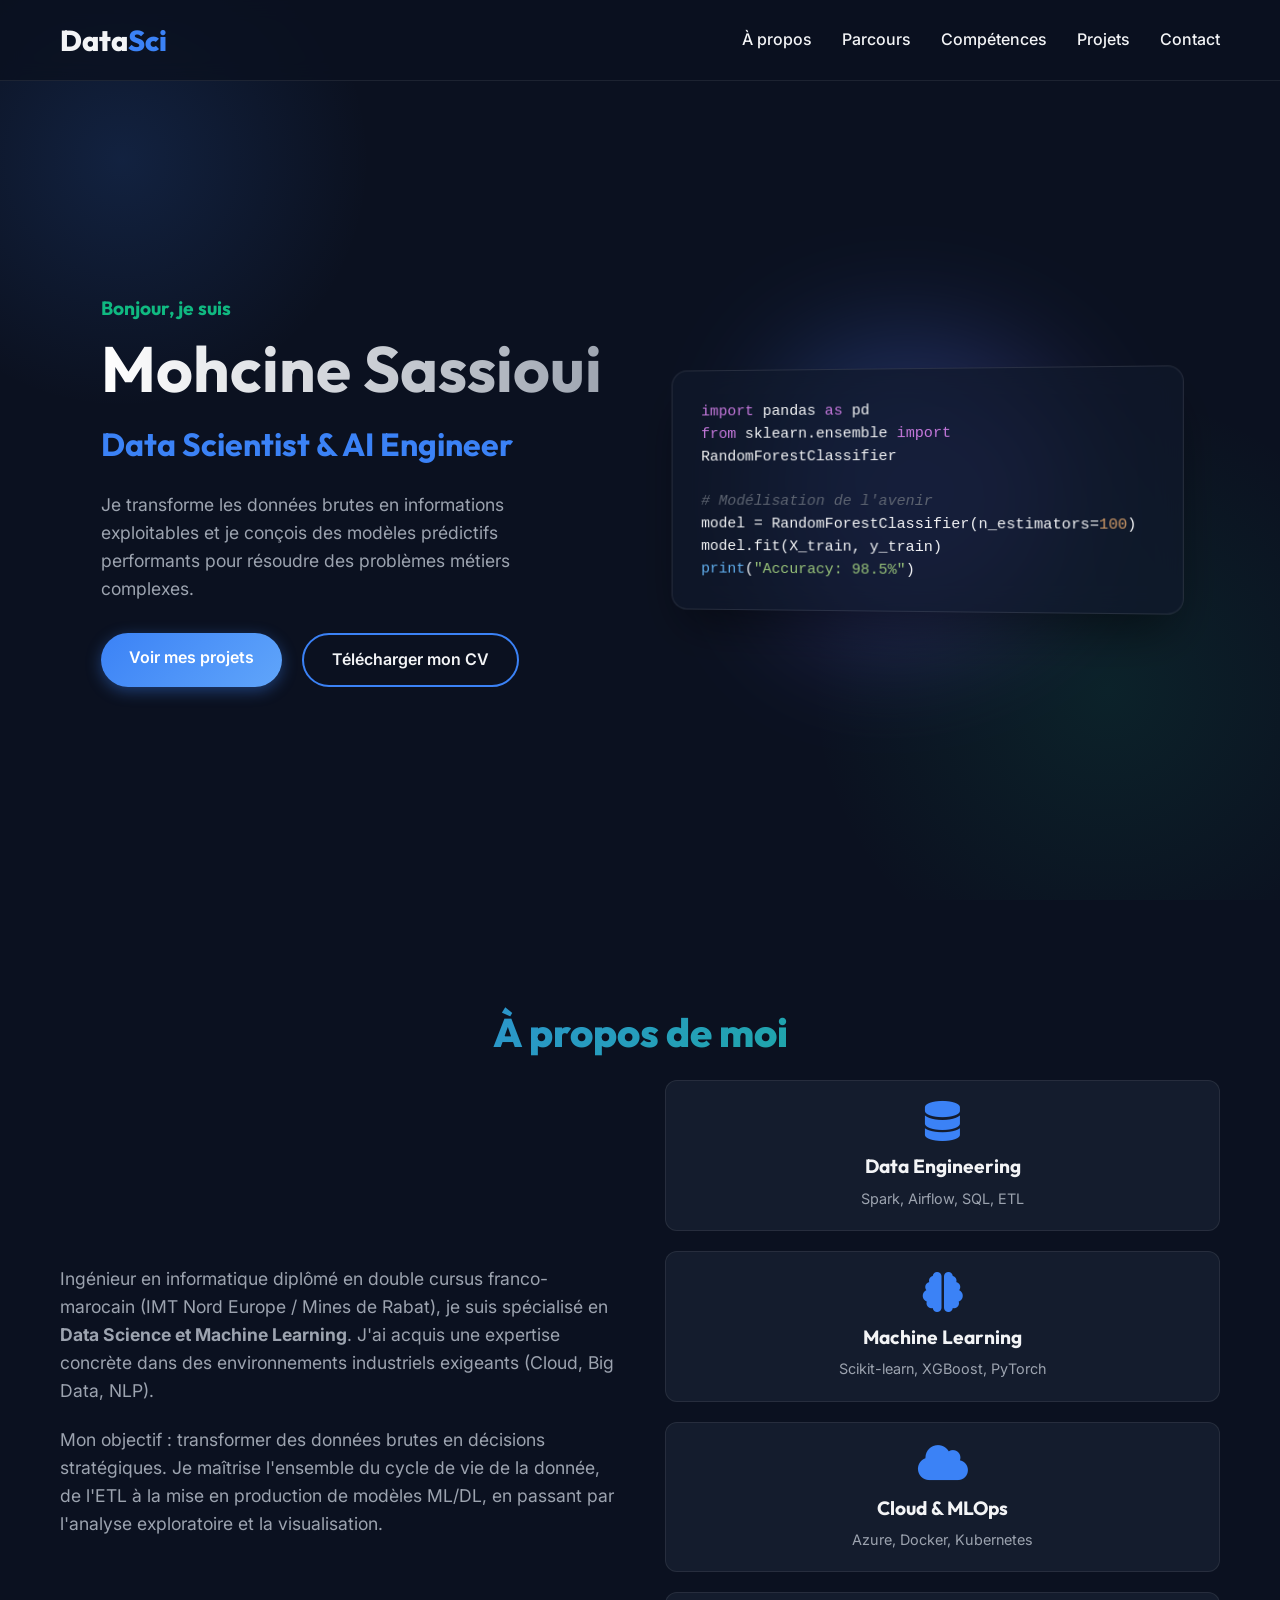
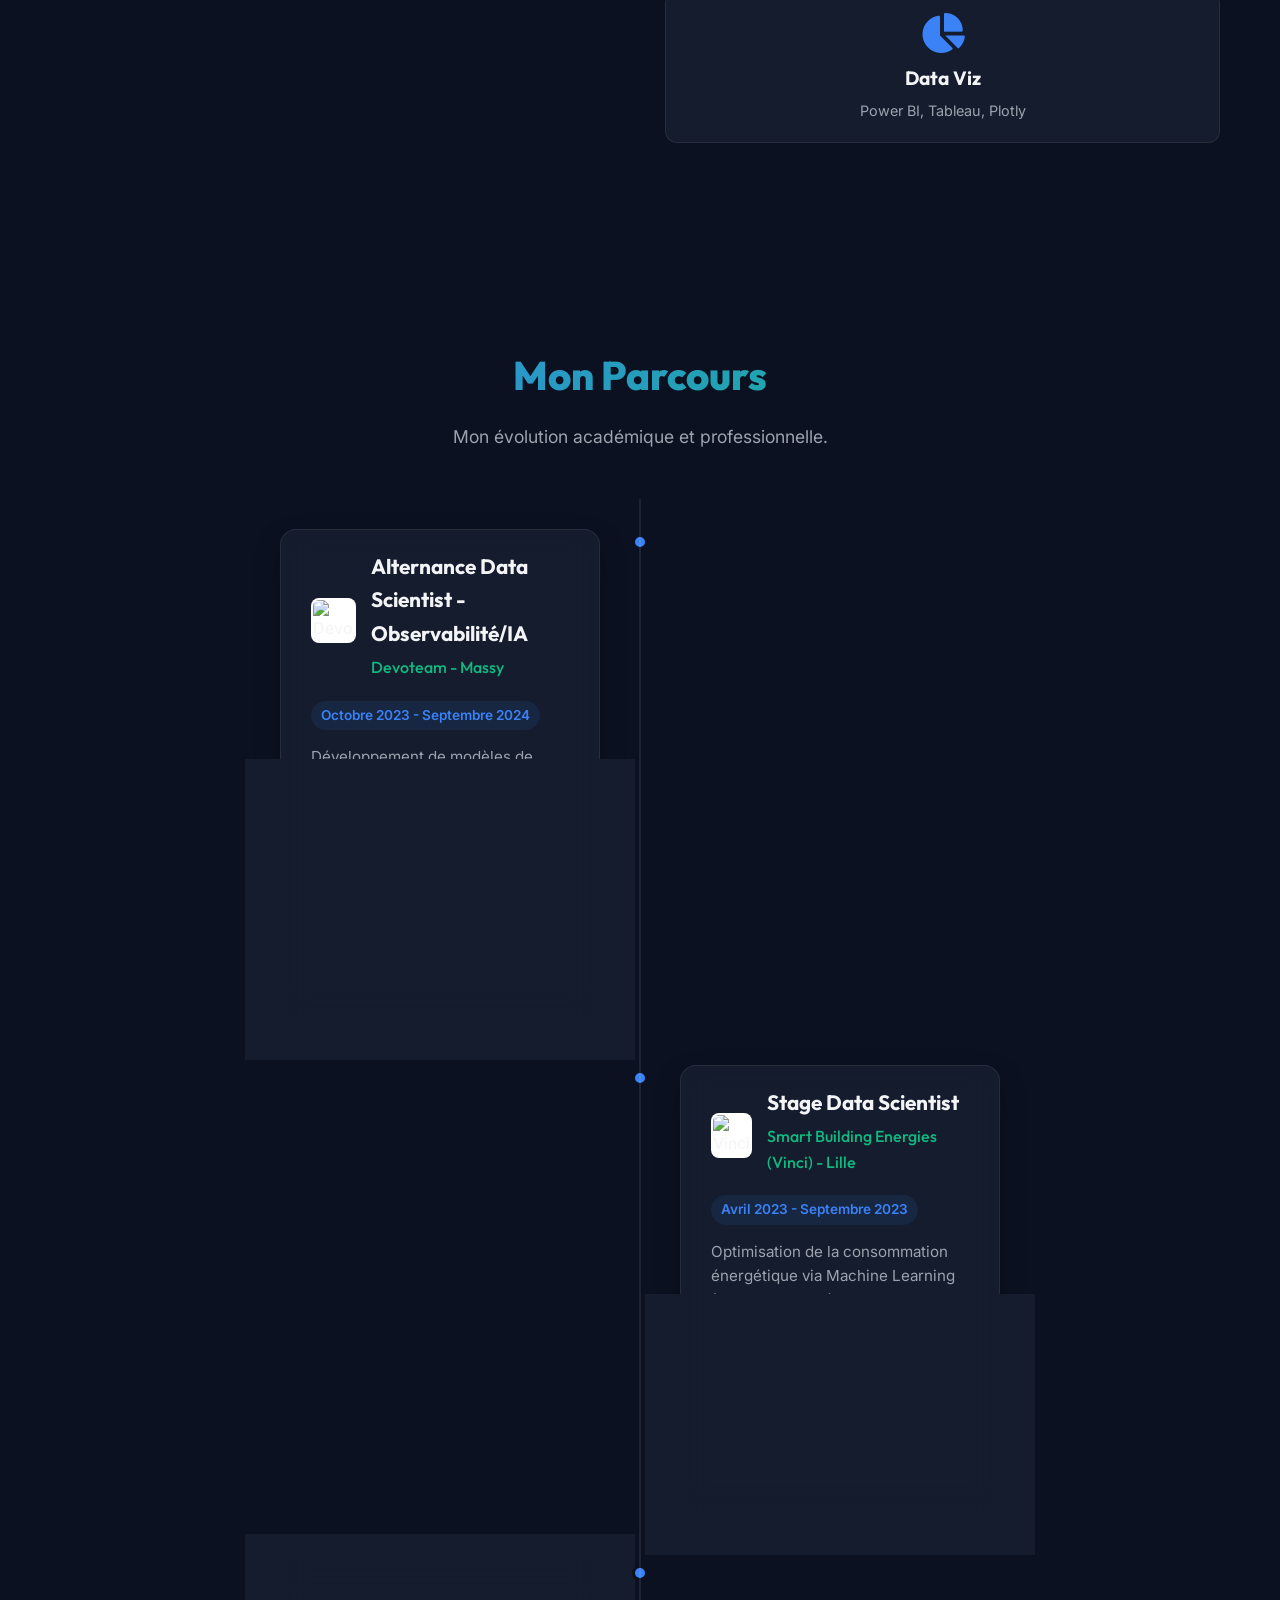
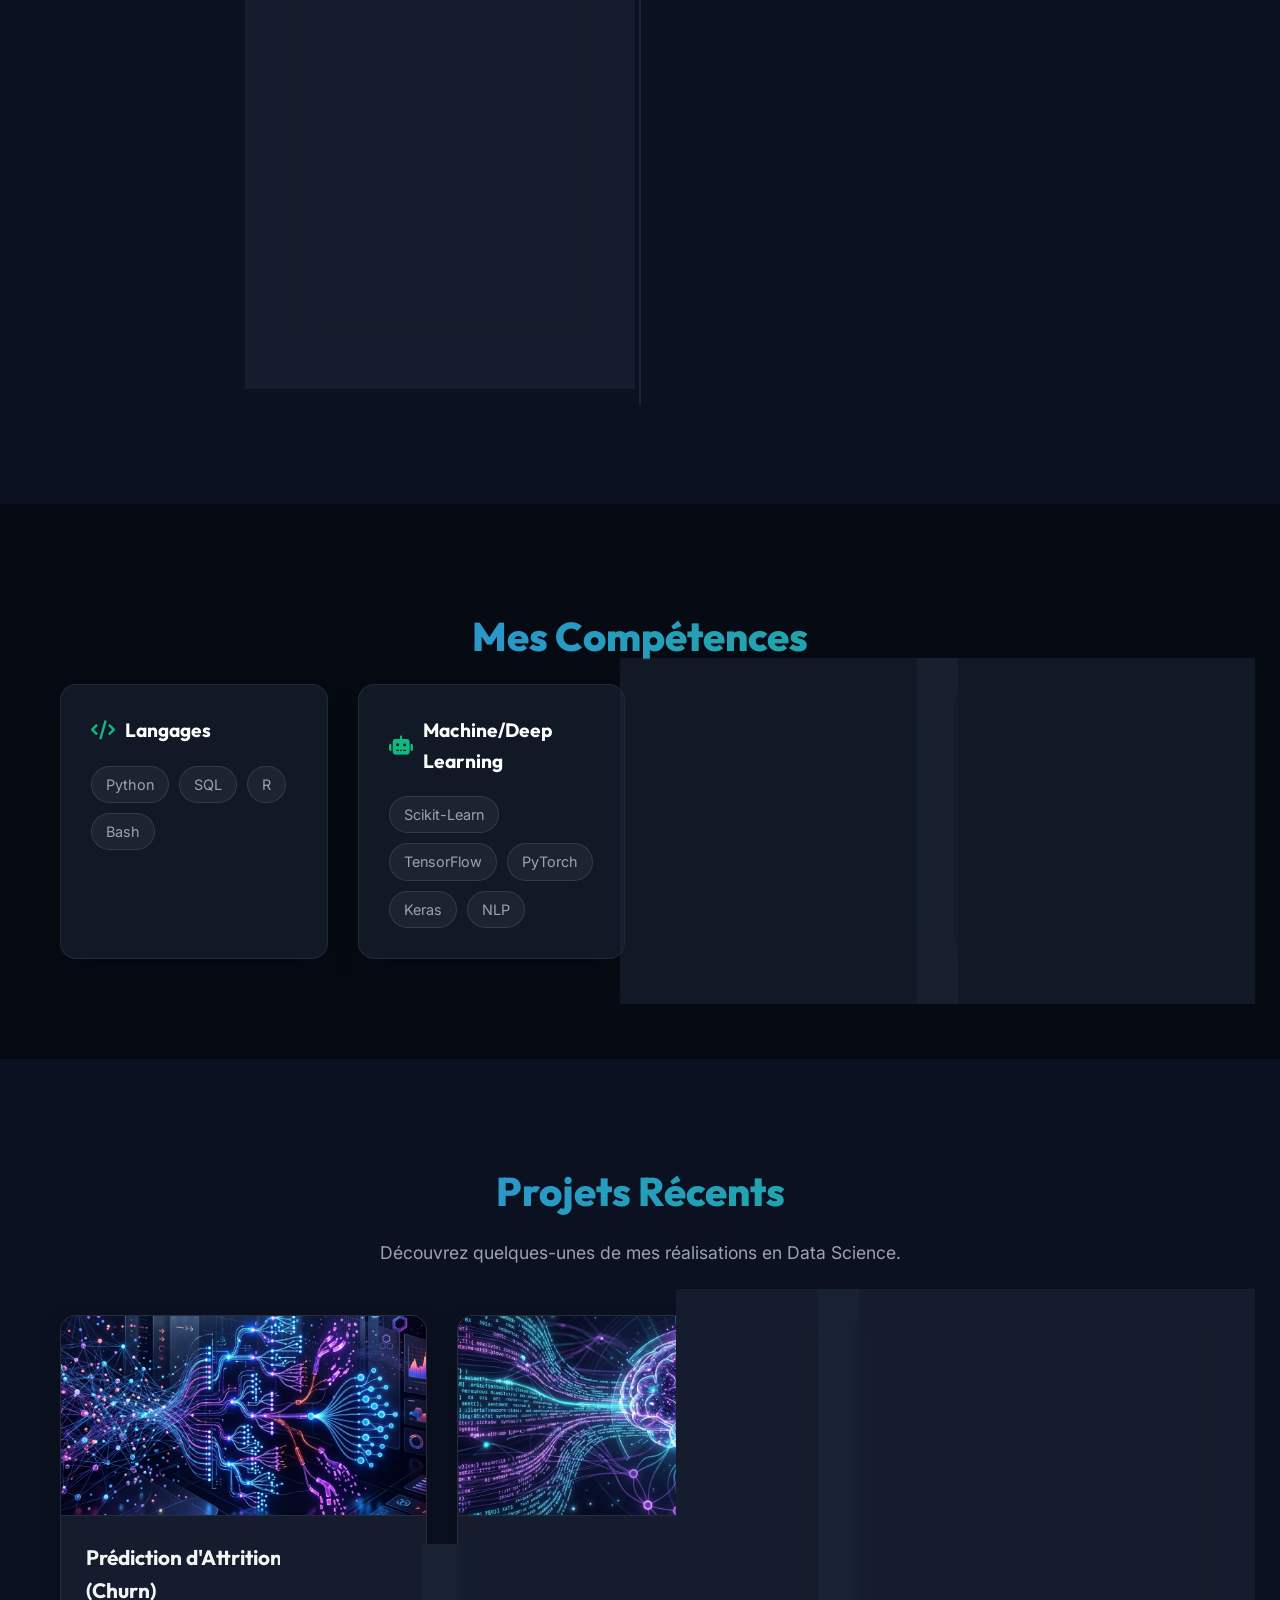
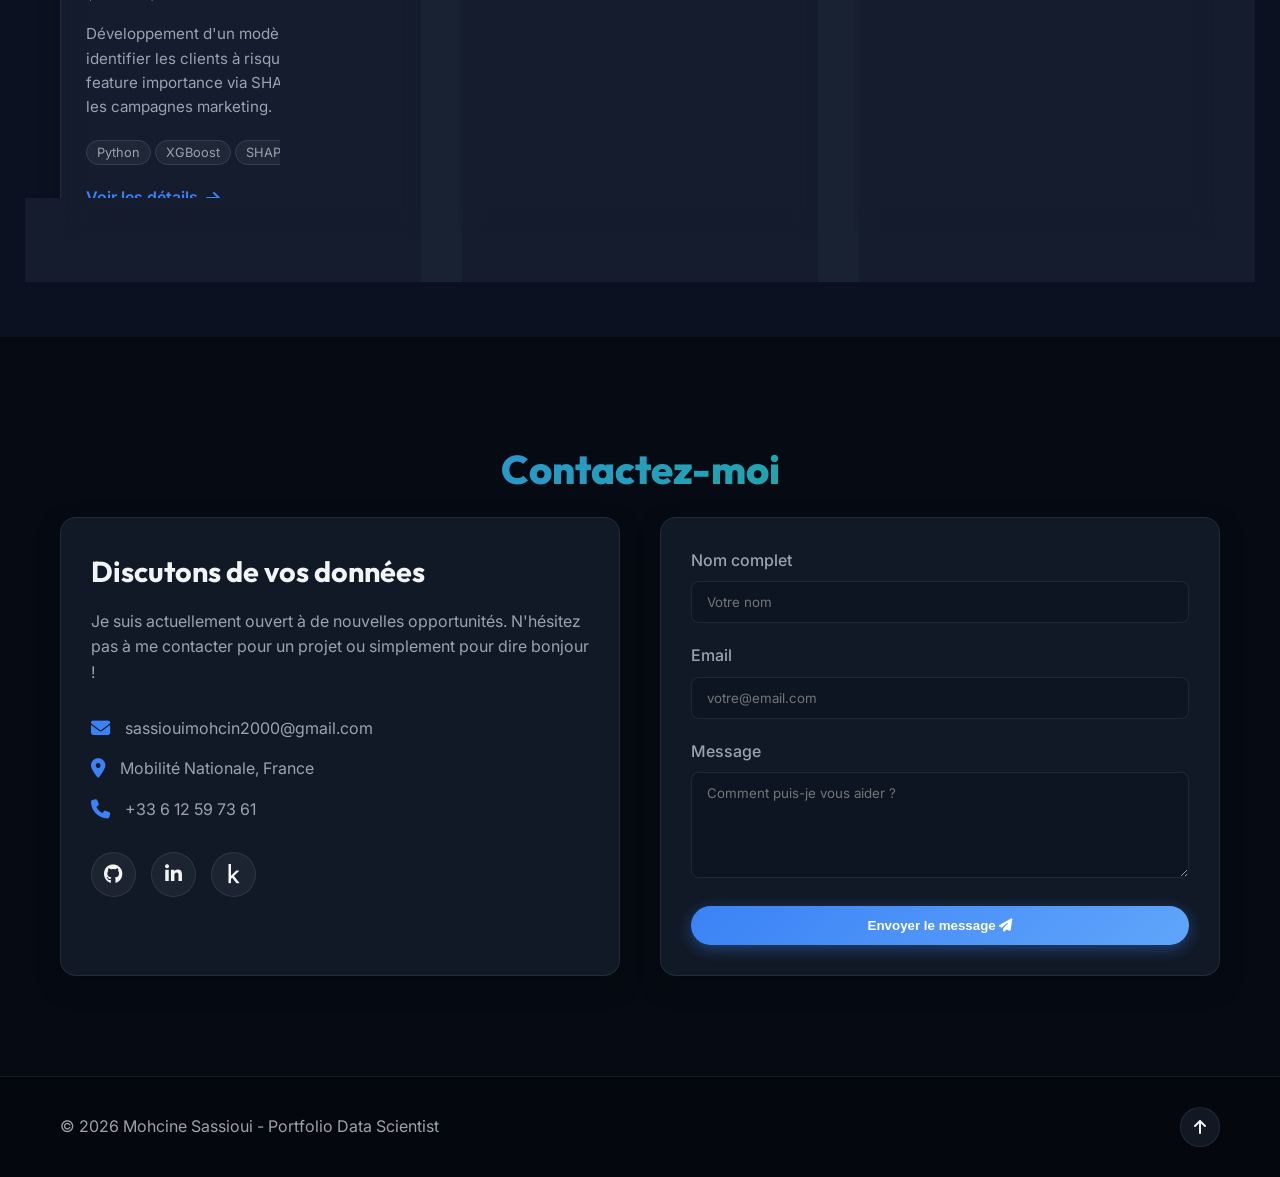
==== commit 9e7c6569: "Fix HTML bug in About section, update contact info" ====
--- a/index.html
+++ b/index.html
@@ -66,29 +66,29 @@
             <h2 class="section-title">À propos de moi</h2>
             <div class="about-content">
                 <div class="about-text">
-                    <p>Passionné par l'intelligence artificielle et l'analyse de données, je possède une solide expertise dans le traitement de données à grande échelle et la création d'algorithmes d'apprentissage automatique.</p>
-                    <p>Mon objectif est d'aider les entreprises à prendre des décisions stratégiques basées sur la data. Je maîtrise l'ensemble du cycle de vie de la donnée : de l'extraction (ETL) à la mise en production des modèles (MLOps), en passant par l'analyse exploratoire et la data visualisation.</p>
+                    <p>Ingénieur en informatique diplômé en double cursus franco-marocain (IMT Nord Europe / Mines de Rabat), je suis spécialisé en <strong>Data Science et Machine Learning</strong>. J'ai acquis une expertise concrète dans des environnements industriels exigeants (Cloud, Big Data, NLP).</p>
+                    <p>Mon objectif : transformer des données brutes en décisions stratégiques. Je maîtrise l'ensemble du cycle de vie de la donnée, de l'ETL à la mise en production de modèles ML/DL, en passant par l'analyse exploratoire et la visualisation.</p>
                 </div>
                 <div class="about-stats">
-                    <div class="contact-details">
-                        <div class="contact-item">
-                            <i class="fas fa-envelope"></i>
-                            <p>sassiouimohcin2000@gmail.com</p>
-                        </div>
-                        <div class="contact-item">
-                            <i class="fas fa-map-marker-alt"></i>
-                            <p>Mobilité Nationale, France</p>
-                        </div>
-                        <div class="contact-item">
-                            <i class="fas fa-phone"></i>
-                            <p>+33 6 12 59 73 61</p>
-                        </div>
-                    </div>kit-learn, XGBoost, PyTorch</p>
+                    <div class="stat-box">
+                        <i class="fas fa-database stat-icon"></i>
+                        <h4>Data Engineering</h4>
+                        <p>Spark, Airflow, SQL, ETL</p>
+                    </div>
+                    <div class="stat-box">
+                        <i class="fas fa-brain stat-icon"></i>
+                        <h4>Machine Learning</h4>
+                        <p>Scikit-learn, XGBoost, PyTorch</p>
+                    </div>
+                    <div class="stat-box">
+                        <i class="fas fa-cloud stat-icon"></i>
+                        <h4>Cloud & MLOps</h4>
+                        <p>Azure, Docker, Kubernetes</p>
                     </div>
                     <div class="stat-box">
                         <i class="fas fa-chart-pie stat-icon"></i>
                         <h4>Data Viz</h4>
-                        <p>Tableau, PowerBI, Plotly</p>
+                        <p>Power BI, Tableau, Plotly</p>
                     </div>
                 </div>
             </div>
@@ -280,12 +280,13 @@
                     <h3>Discutons de vos données</h3>
                     <p>Je suis actuellement ouvert à de nouvelles opportunités. N'hésitez pas à me contacter pour un projet ou simplement pour dire bonjour !</p>
                     <ul class="contact-details">
-                        <li><i class="fas fa-envelope"></i> contact@mon-email.com</li>
-                        <li><i class="fas fa-map-marker-alt"></i> France</li>
+                        <li><i class="fas fa-envelope"></i> sassiouimohcin2000@gmail.com</li>
+                        <li><i class="fas fa-map-marker-alt"></i> Mobilité Nationale, France</li>
+                        <li><i class="fas fa-phone"></i> +33 6 12 59 73 61</li>
                     </ul>
                     <div class="social-links">
-                        <a href="#"><i class="fab fa-linkedin-in"></i></a>
-                        <a href="#"><i class="fab fa-github"></i></a>
+                        <a href="https://github.com/mohcine39" target="_blank"><i class="fab fa-github"></i></a>
+                        <a href="https://linkedin.com/in/mohcine-sassioui" target="_blank"><i class="fab fa-linkedin-in"></i></a>
                         <a href="#"><i class="fab fa-kaggle"></i></a>
                     </div>
                 </div>
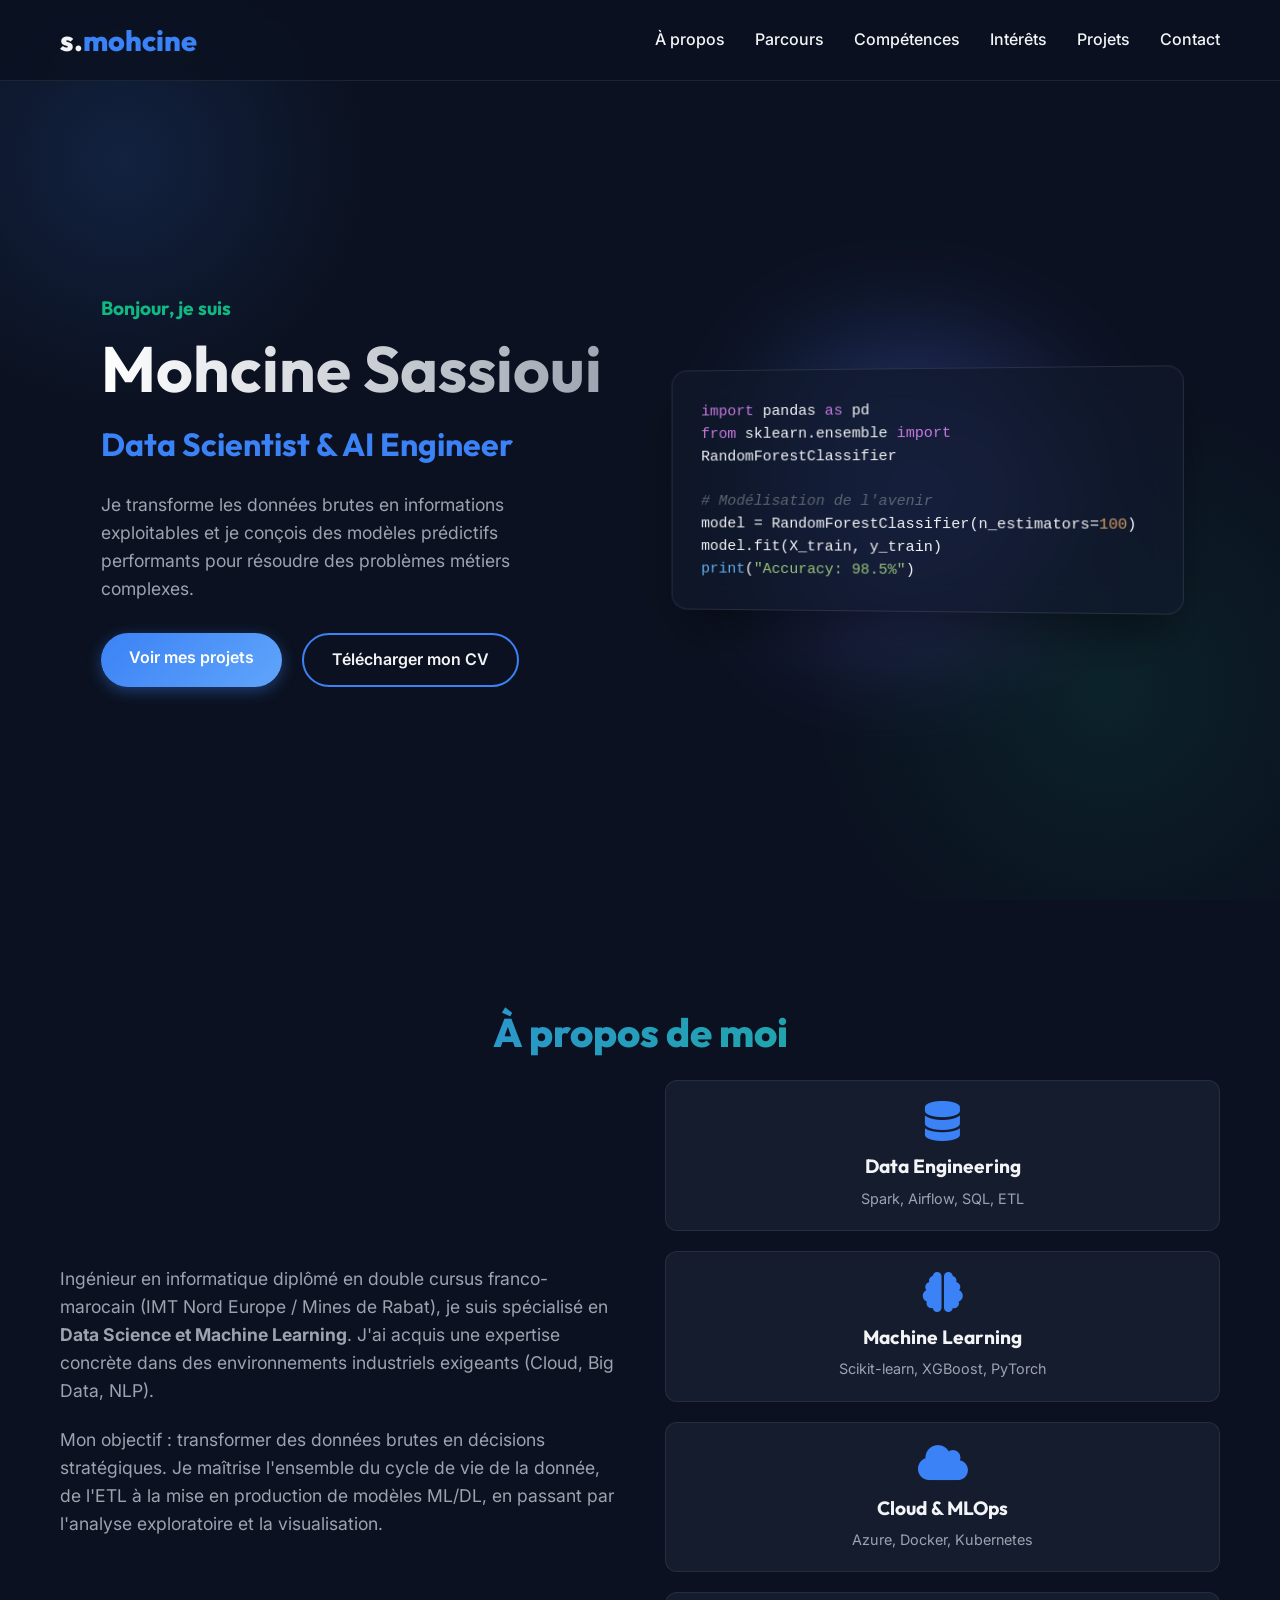
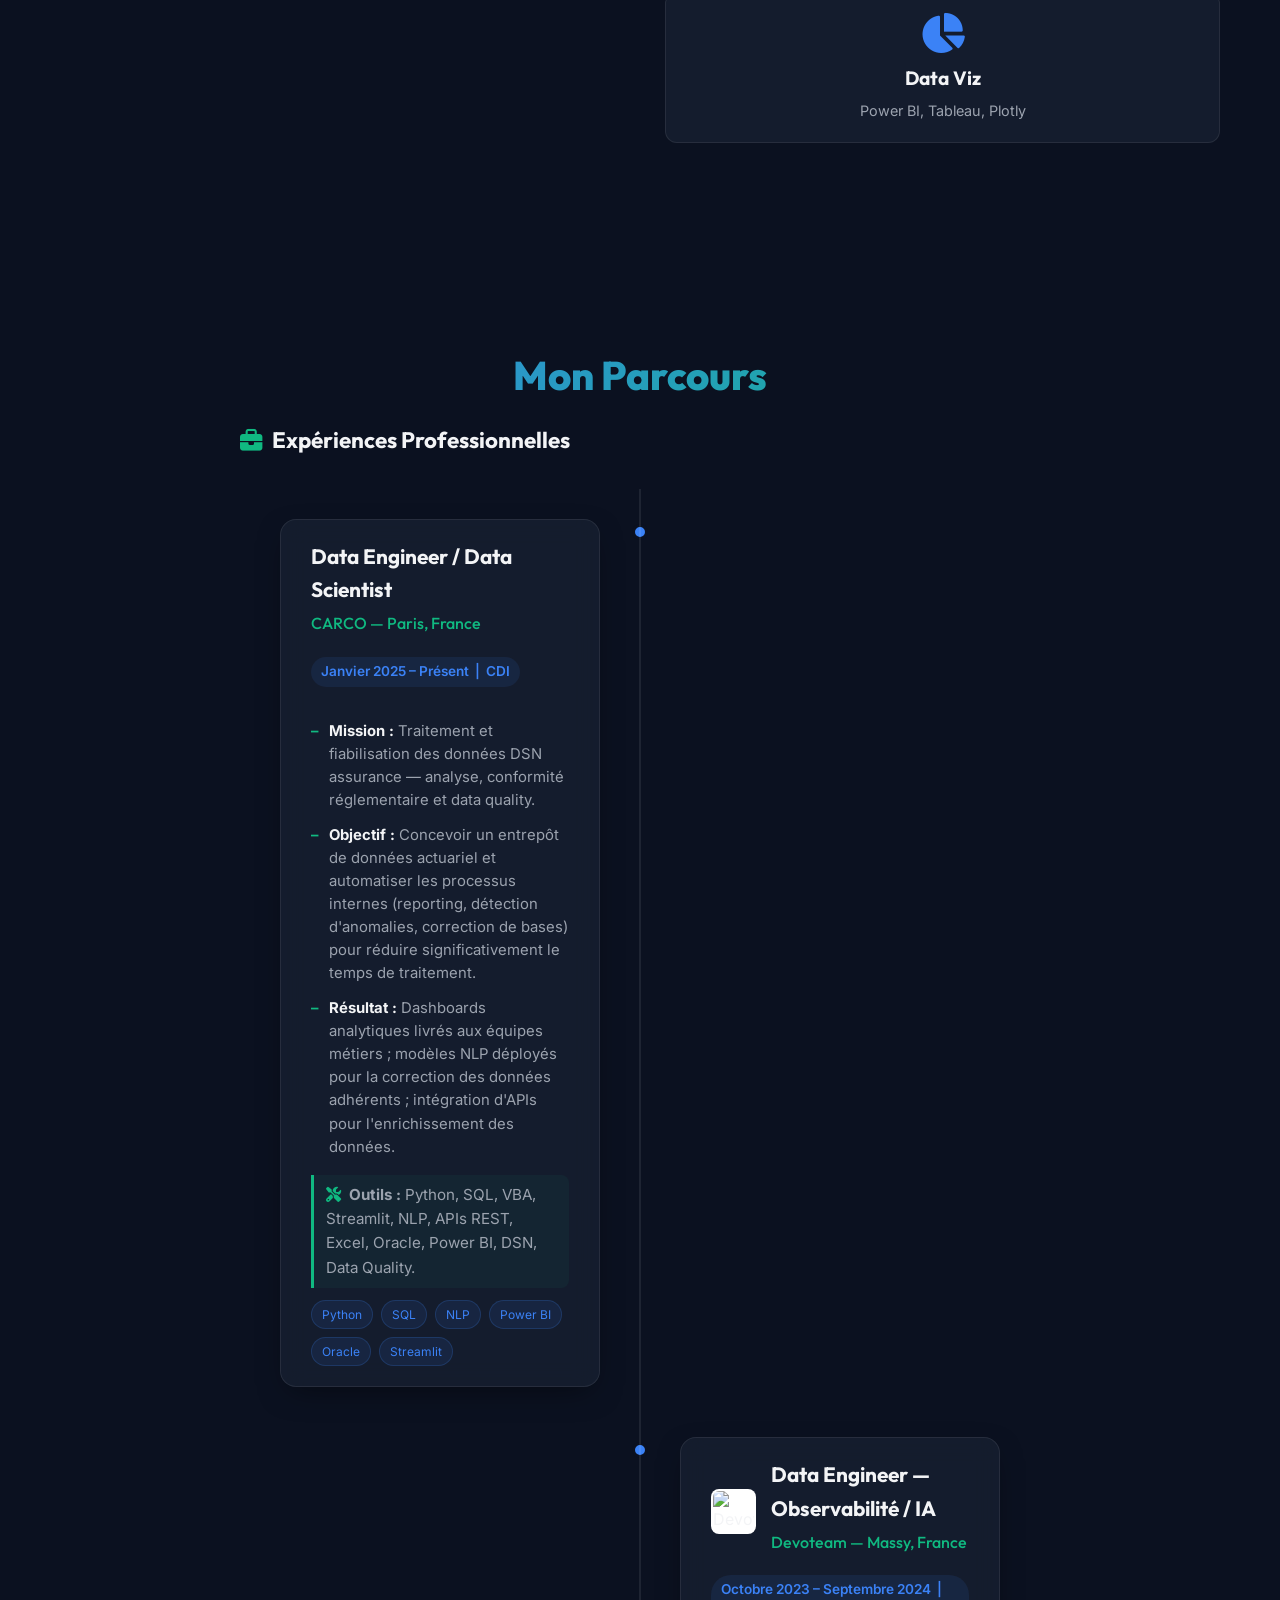
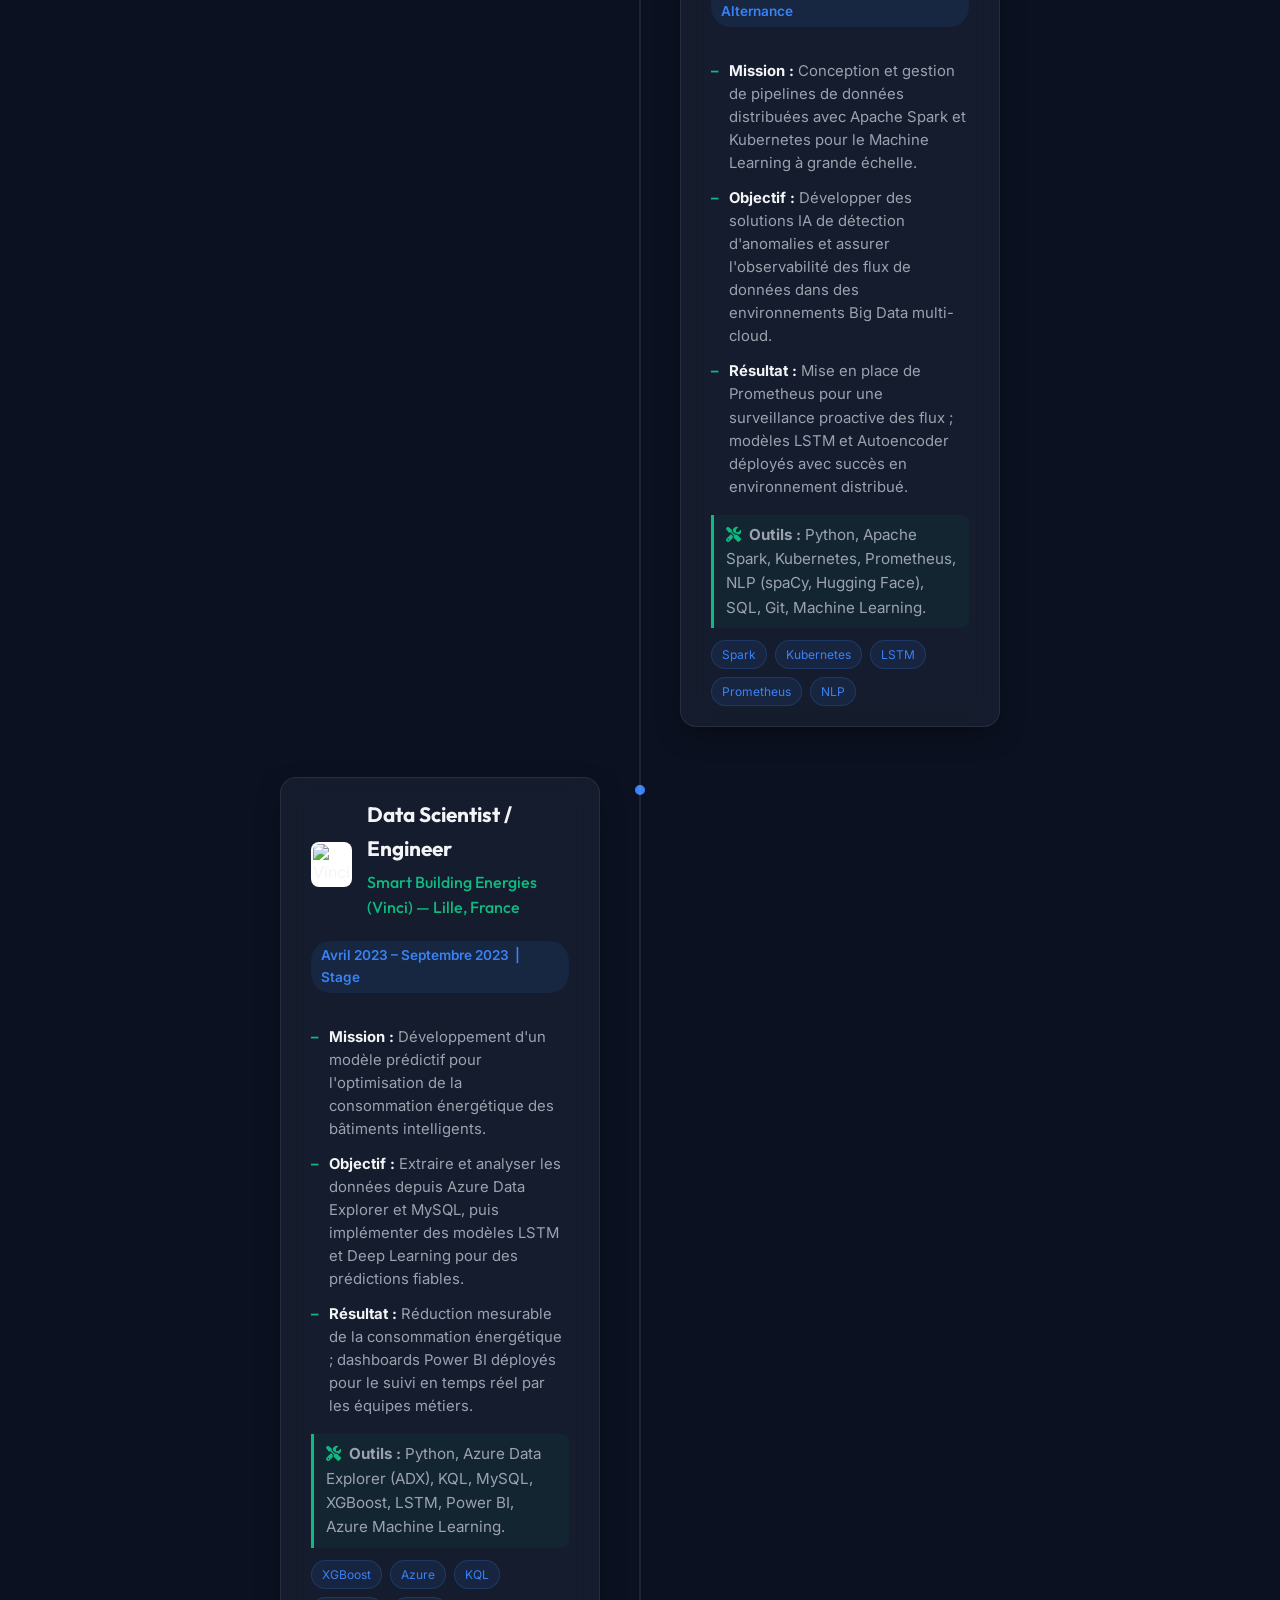
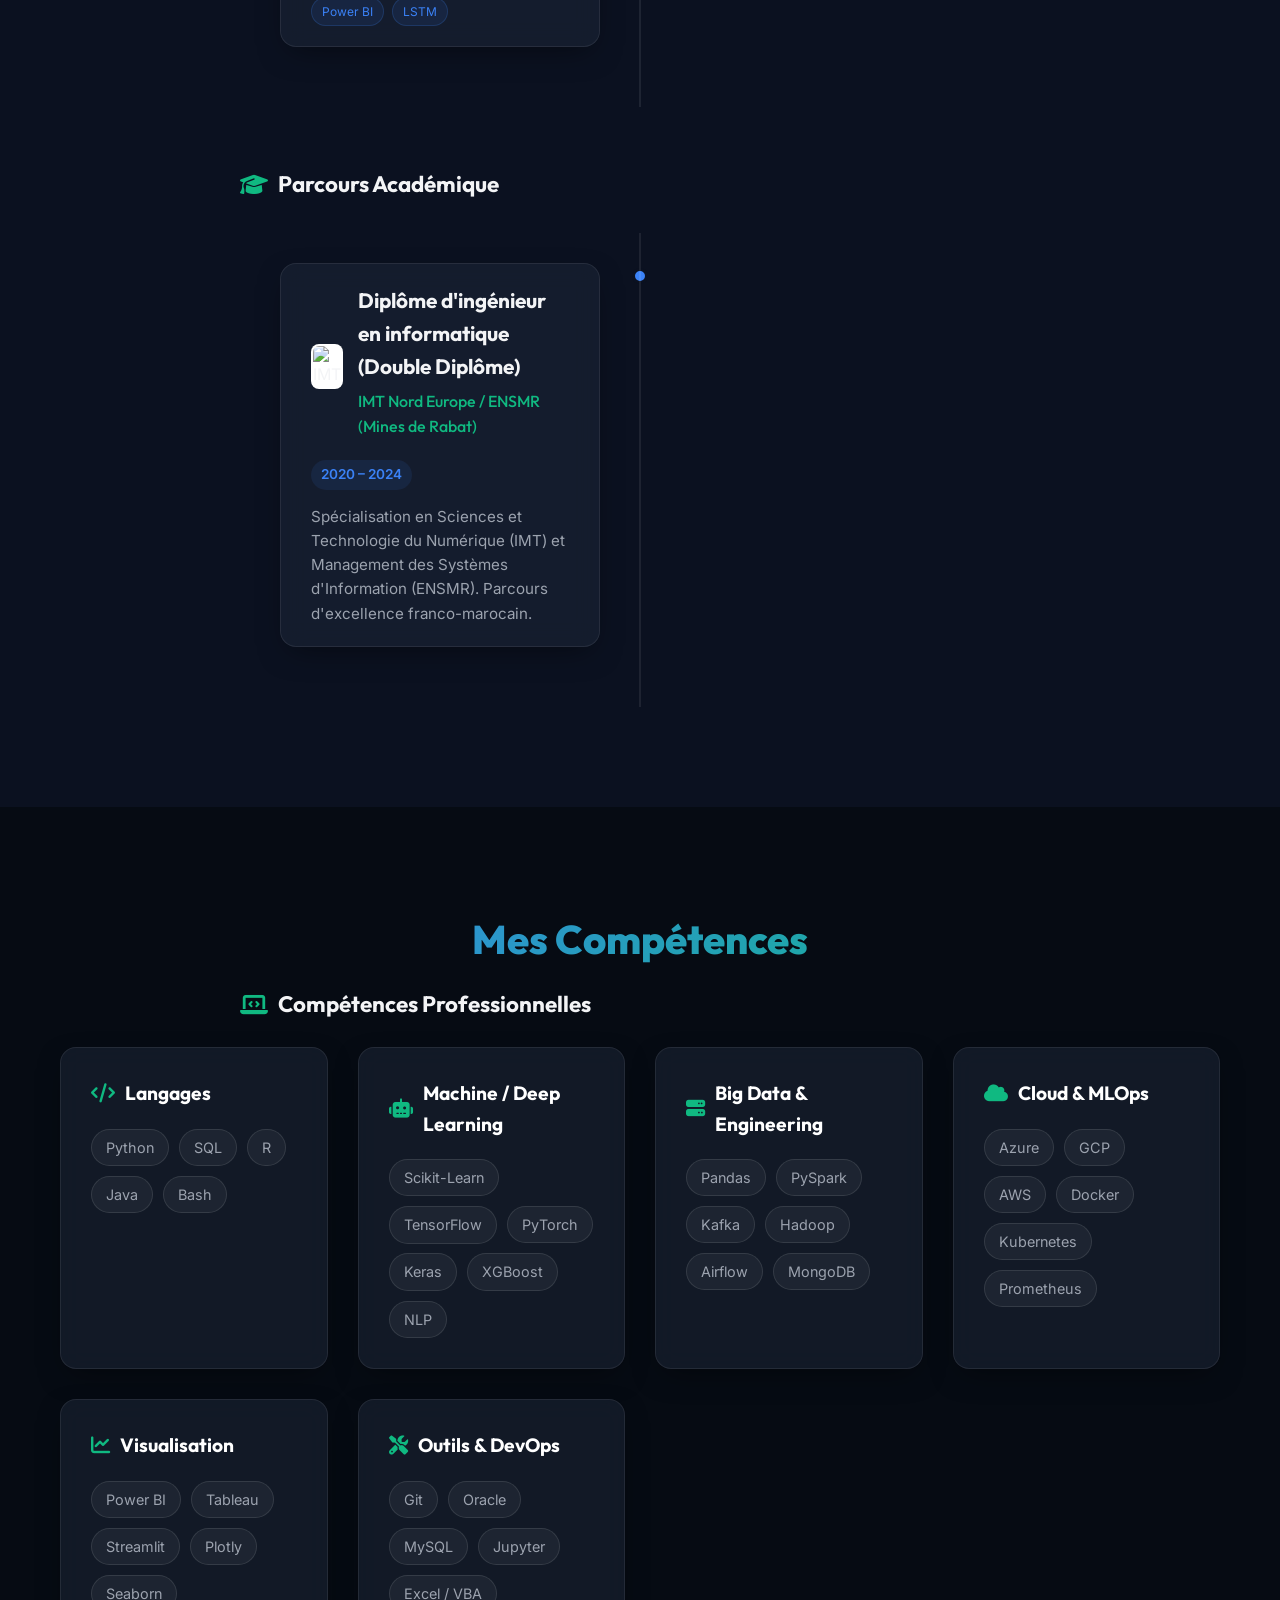
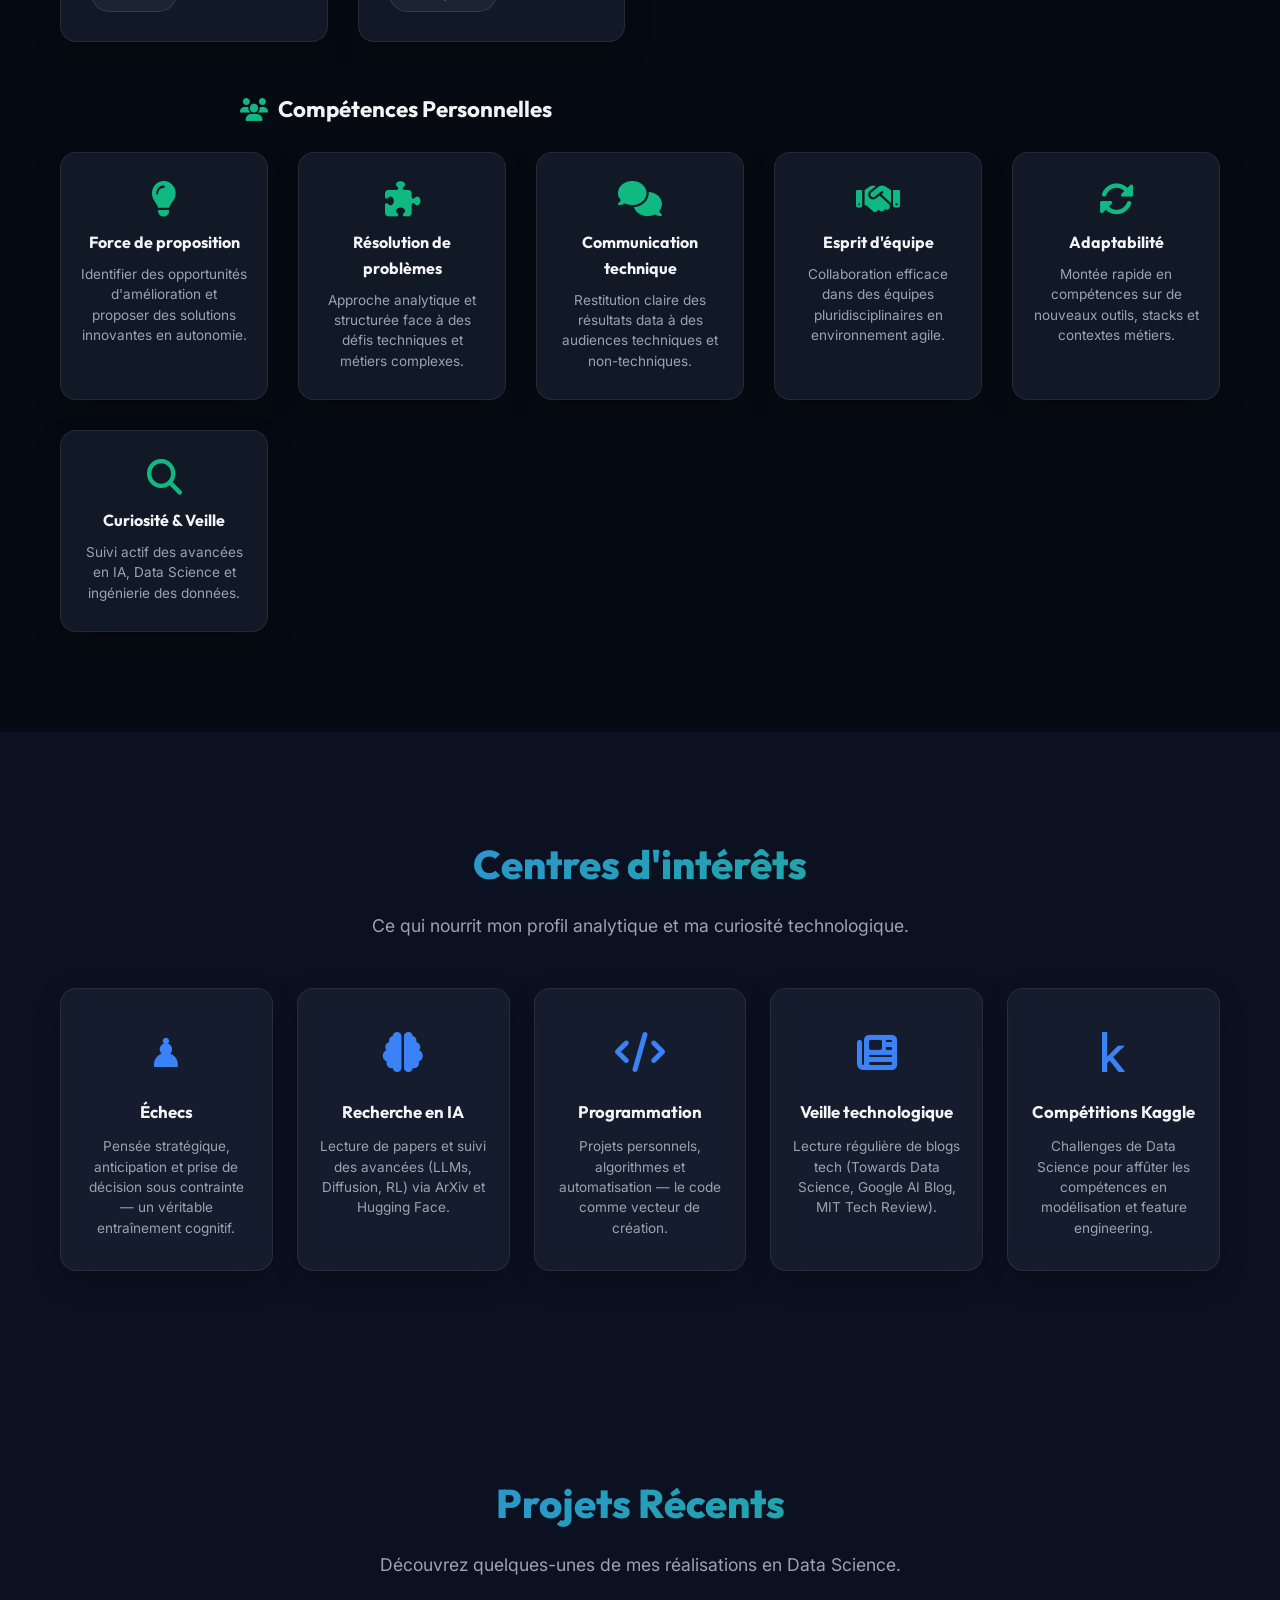
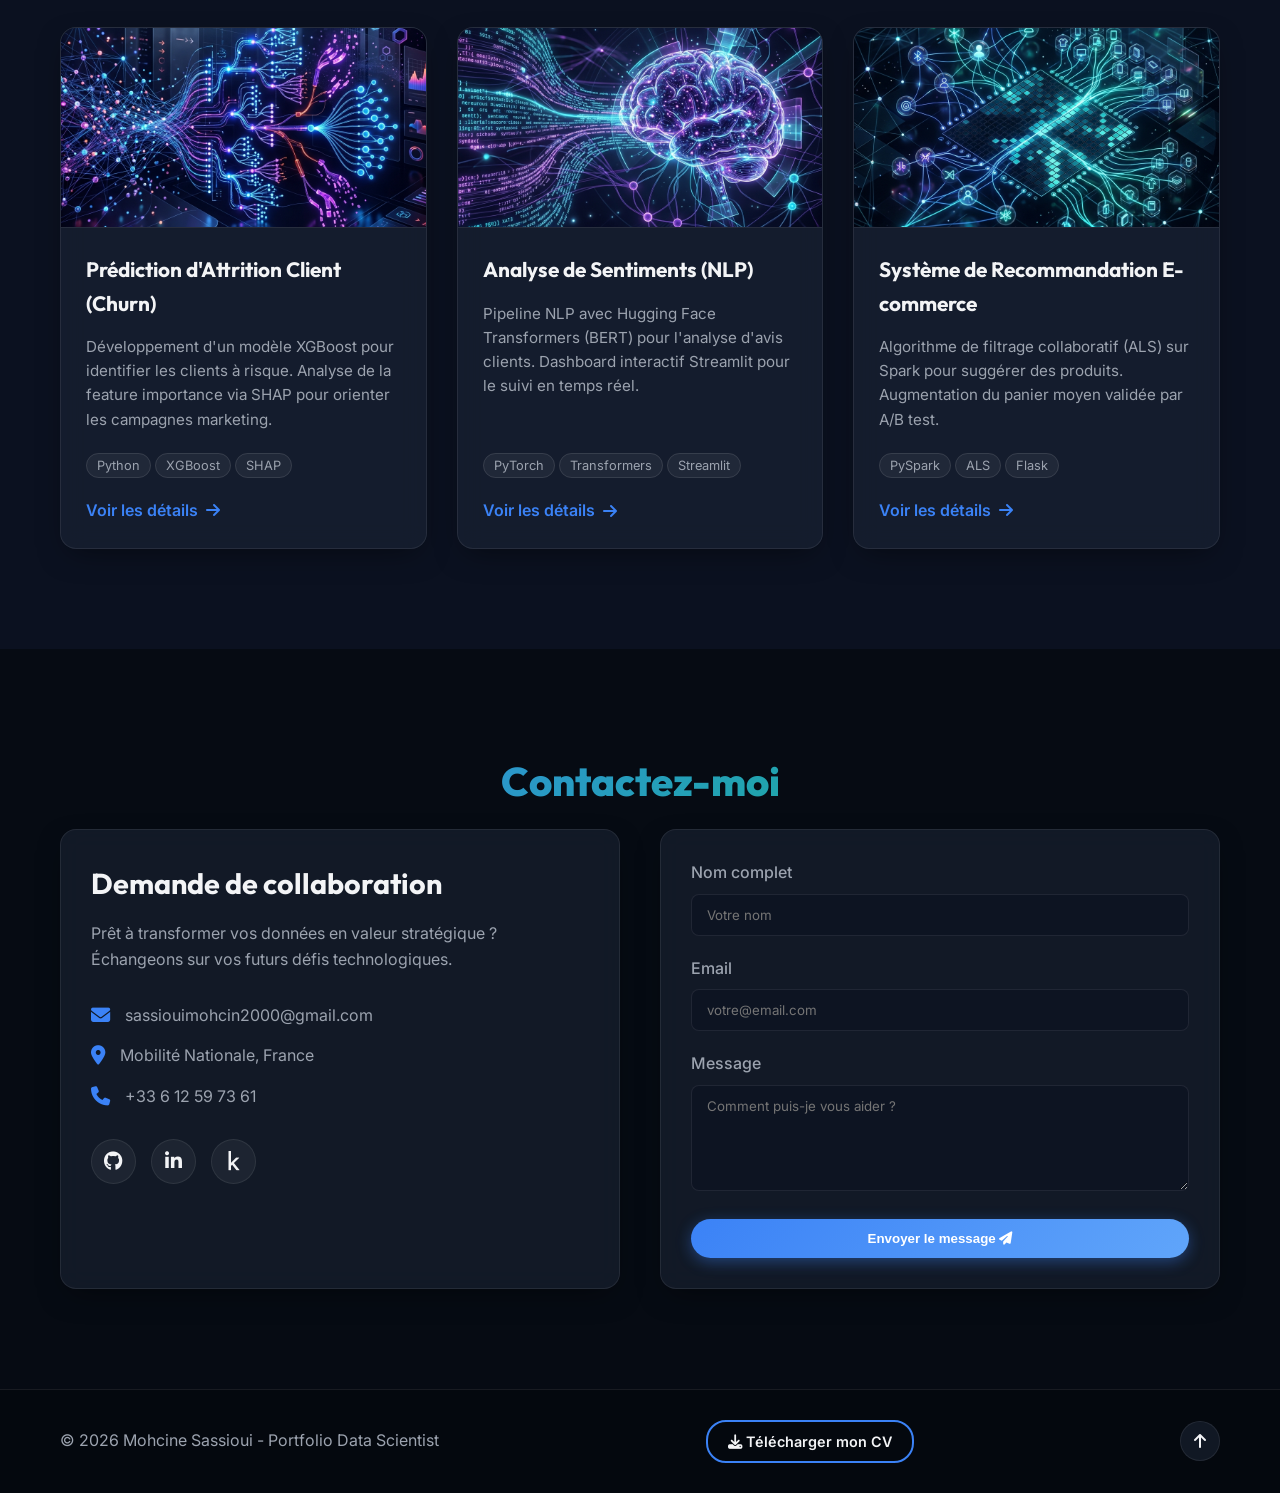
==== commit d72816fa: "Add files via upload" ====
--- a/index.html
+++ b/index.html
@@ -1,329 +1,443 @@
-<!DOCTYPE html>
-<html lang="fr">
-<head>
-    <meta charset="UTF-8">
-    <meta name="viewport" content="width=device-width, initial-scale=1.0">
-    <title>Mohcine Sassioui - Portfolio Data Scientist</title>
-    <meta name="description" content="Portfolio de Data Scientist spécialisé en Machine Learning, Analyse de données et IA.">
-    <!-- Google Fonts -->
-    <link rel="preconnect" href="https://fonts.googleapis.com">
-    <link rel="preconnect" href="https://fonts.gstatic.com" crossorigin>
-    <link href="https://fonts.googleapis.com/css2?family=Inter:wght@300;400;600;700&family=Outfit:wght@400;600;800&display=swap" rel="stylesheet">
-    <!-- FontAwesome for Icons -->
-    <link rel="stylesheet" href="https://cdnjs.cloudflare.com/ajax/libs/font-awesome/6.4.0/css/all.min.css">
-    <link rel="stylesheet" href="style.css">
-</head>
-<body>
-    <!-- Navbar -->
-    <nav id="navbar">
-        <div class="container nav-container">
-            <a href="#hero" class="logo">Data<span>Sci</span></a>
-            <ul class="nav-links">
-                <li><a href="#about">À propos</a></li>
-                <li><a href="#parcours">Parcours</a></li>
-                <li><a href="#skills">Compétences</a></li>
-                <li><a href="#projects">Projets</a></li>
-                <li><a href="#contact">Contact</a></li>
-            </ul>
-            <div class="hamburger">
-                <i class="fas fa-bars"></i>
-            </div>
-        </div>
-    </nav>
-
-    <!-- Hero Section -->
-    <section id="hero">
-        <div class="container hero-container">
-            <div class="hero-content">
-                <h2 class="subtitle">Bonjour, je suis</h2>
-                <h1 class="title">Mohcine Sassioui</h1>
-                <h3 class="role">Data Scientist & AI Engineer</h3>
-                <p class="description">Je transforme les données brutes en informations exploitables et je conçois des modèles prédictifs performants pour résoudre des problèmes métiers complexes.</p>
-                <div class="hero-buttons">
-                    <a href="#projects" class="btn btn-primary">Voir mes projets</a>
-                    <a href="data scientist.pdf" class="btn btn-secondary" download>Télécharger mon CV</a>
-                </div>
-            </div>
-            <div class="hero-image-wrapper">
-                <div class="glass-card hero-glass">
-                    <div class="code-snippet">
-                        <span class="keyword">import</span> pandas <span class="keyword">as</span> pd<br>
-                        <span class="keyword">from</span> sklearn.ensemble <span class="keyword">import</span> RandomForestClassifier<br><br>
-                        <span class="comment"># Modélisation de l'avenir</span><br>
-                        model = RandomForestClassifier(n_estimators=<span class="number">100</span>)<br>
-                        model.fit(X_train, y_train)<br>
-                        <span class="function">print</span>(<span class="string">"Accuracy: 98.5%"</span>)
-                    </div>
-                </div>
-                <div class="blob"></div>
-            </div>
-        </div>
-    </section>
-
-    <!-- About Section -->
-    <section id="about" class="section">
-        <div class="container">
-            <h2 class="section-title">À propos de moi</h2>
-            <div class="about-content">
-                <div class="about-text">
-                    <p>Ingénieur en informatique diplômé en double cursus franco-marocain (IMT Nord Europe / Mines de Rabat), je suis spécialisé en <strong>Data Science et Machine Learning</strong>. J'ai acquis une expertise concrète dans des environnements industriels exigeants (Cloud, Big Data, NLP).</p>
-                    <p>Mon objectif : transformer des données brutes en décisions stratégiques. Je maîtrise l'ensemble du cycle de vie de la donnée, de l'ETL à la mise en production de modèles ML/DL, en passant par l'analyse exploratoire et la visualisation.</p>
-                </div>
-                <div class="about-stats">
-                    <div class="stat-box">
-                        <i class="fas fa-database stat-icon"></i>
-                        <h4>Data Engineering</h4>
-                        <p>Spark, Airflow, SQL, ETL</p>
-                    </div>
-                    <div class="stat-box">
-                        <i class="fas fa-brain stat-icon"></i>
-                        <h4>Machine Learning</h4>
-                        <p>Scikit-learn, XGBoost, PyTorch</p>
-                    </div>
-                    <div class="stat-box">
-                        <i class="fas fa-cloud stat-icon"></i>
-                        <h4>Cloud & MLOps</h4>
-                        <p>Azure, Docker, Kubernetes</p>
-                    </div>
-                    <div class="stat-box">
-                        <i class="fas fa-chart-pie stat-icon"></i>
-                        <h4>Data Viz</h4>
-                        <p>Power BI, Tableau, Plotly</p>
-                    </div>
-                </div>
-            </div>
-        </div>
-    </section>
-
-    <!-- Parcours Section -->
-    <section id="parcours" class="section">
-        <div class="container">
-            <h2 class="section-title">Mon Parcours</h2>
-            <p class="section-subtitle">Mon évolution académique et professionnelle.</p>
-            <div class="timeline">
-
-                <div class="timeline-item reveal">
-                    <div class="timeline-dot"></div>
-                    <div class="timeline-content glass-card">
-                        <div class="timeline-header">
-                            <img src="https://logo.clearbit.com/devoteam.com" alt="Devoteam" class="company-logo">
-                            <div>
-                                <h3>Alternance Data Scientist - Observabilité/IA</h3>
-                                <h4>Devoteam - Massy</h4>
-                            </div>
-                        </div>
-                        <span class="timeline-date">Octobre 2023 - Septembre 2024</span>
-                        <p>Développement de modèles de détection d'anomalies multi-cloud (LSTM, Autoencoder, Séries Temporelles). Analyse de logs via NLP (spaCy, Hugging Face). Déploiement distribué avec Apache Spark et Kubernetes.</p>
-                        <div class="tech-badges">
-                            <span class="badge">Python</span>
-                            <span class="badge">Deep Learning</span>
-                            <span class="badge">Spark</span>
-                            <span class="badge">Kubernetes</span>
-                        </div>
-                    </div>
-                </div>
-                <div class="timeline-item reveal">
-                    <div class="timeline-dot"></div>
-                    <div class="timeline-content glass-card">
-                        <div class="timeline-header">
-                            <img src="https://logo.clearbit.com/vinci.com" alt="Vinci" class="company-logo">
-                            <div>
-                                <h3>Stage Data Scientist</h3>
-                                <h4>Smart Building Energies (Vinci) - Lille</h4>
-                            </div>
-                        </div>
-                        <span class="timeline-date">Avril 2023 - Septembre 2023</span>
-                        <p>Optimisation de la consommation énergétique via Machine Learning (XGBoost, LSTM). Extraction et analyse via Azure Data Explorer (KQL) et dashboards Power BI. Déploiement sur Azure Machine Learning.</p>
-                        <div class="tech-badges">
-                            <span class="badge">XGBoost</span>
-                            <span class="badge">Azure</span>
-                            <span class="badge">KQL</span>
-                            <span class="badge">Power BI</span>
-                        </div>
-                    </div>
-                </div>
-                <div class="timeline-item reveal">
-                    <div class="timeline-dot"></div>
-                    <div class="timeline-content glass-card">
-                        <div class="timeline-header">
-                            <img src="https://logo.clearbit.com/imt-nord-europe.fr" alt="IMT" class="company-logo">
-                            <div>
-                                <h3>Diplôme d'ingénieur en informatique (Double Diplôme)</h3>
-                                <h4>IMT Nord Europe / ENSMR (Mines de Rabat)</h4>
-                            </div>
-                        </div>
-                        <span class="timeline-date">2020 - 2024</span>
-                        <p>Spécialisation en Sciences et Technologie du Numérique et Management des Systèmes d'Information. Parcours d'excellence franco-marocain.</p>
-                    </div>
-                </div>
-            </div>
-        </div>
-    </section>
-
-    <!-- Skills Section -->
-    <section id="skills" class="section bg-darker">
-        <div class="container">
-            <h2 class="section-title">Mes Compétences</h2>
-            <div class="skills-grid">
-                <!-- Skill Category 1 -->
-                <div class="skill-category glass-card">
-                    <h3><i class="fas fa-code"></i> Langages</h3>
-                    <div class="tags">
-                        <span class="tag">Python</span>
-                        <span class="tag">SQL</span>
-                        <span class="tag">R</span>
-                        <span class="tag">Bash</span>
-                    </div>
-                </div>
-                <!-- Skill Category 2 -->
-                <div class="skill-category glass-card">
-                    <h3><i class="fas fa-robot"></i> Machine/Deep Learning</h3>
-                    <div class="tags">
-                        <span class="tag">Scikit-Learn</span>
-                        <span class="tag">TensorFlow</span>
-                        <span class="tag">PyTorch</span>
-                        <span class="tag">Keras</span>
-                        <span class="tag">NLP</span>
-                    </div>
-                </div>
-                <!-- Skill Category 3 -->
-                <div class="skill-category glass-card">
-                    <h3><i class="fas fa-server"></i> Data Engineering & Cloud</h3>
-                    <div class="tags">
-                        <span class="tag">Pandas</span>
-                        <span class="tag">PySpark</span>
-                        <span class="tag">AWS / GCP</span>
-                        <span class="tag">Docker</span>
-                    </div>
-                </div>
-                <!-- Skill Category 4 -->
-                <div class="skill-category glass-card">
-                    <h3><i class="fas fa-chart-line"></i> Visualisation</h3>
-                    <div class="tags">
-                        <span class="tag">Matplotlib</span>
-                        <span class="tag">Seaborn</span>
-                        <span class="tag">Tableau</span>
-                        <span class="tag">Power BI</span>
-                    </div>
-                </div>
-            </div>
-        </div>
-    </section>
-
-    <!-- Projects Section -->
-    <section id="projects" class="section">
-        <div class="container">
-            <h2 class="section-title">Projets Récents</h2>
-            <p class="section-subtitle">Découvrez quelques-unes de mes réalisations en Data Science.</p>
-            
-            <div class="projects-grid">
-                <!-- Project 1 -->
-                <div class="project-card glass-card reveal">
-                    <div class="project-image">
-                        <img src="assets/images/churn.png" alt="Prediction Churn" style="width: 100%; height: 100%; object-fit: cover;">
-                    </div>
-                    <div class="project-info">
-                        <h3>Prédiction d'Attrition Client (Churn)</h3>
-                        <p>Développement d'un modèle XGBoost pour identifier les clients à risque. Analyse de la feature importance via SHAP pour orienter les campagnes marketing.</p>
-                        <div class="project-tags">
-                            <span class="tag tag-small">Python</span>
-                            <span class="tag tag-small">XGBoost</span>
-                            <span class="tag tag-small">SHAP</span>
-                        </div>
-                        <a href="projet-churn.html" class="btn-link">Voir les détails <i class="fas fa-arrow-right"></i></a>
-                    </div>
-                </div>
-
-                <!-- Project 2 -->
-                <div class="project-card glass-card reveal">
-                    <div class="project-image">
-                        <img src="assets/images/nlp.png" alt="Analyse NLP" style="width: 100%; height: 100%; object-fit: cover;">
-                    </div>
-                    <div class="project-info">
-                        <h3>Analyse de Sentiments (NLP)</h3>
-                        <p>Pipeline NLP avec Hugging Face Transformers (BERT) pour l'analyse d'avis clients. Dashboard interactif Streamlit pour le suivi en temps réel.</p>
-                        <div class="project-tags">
-                            <span class="tag tag-small">PyTorch</span>
-                            <span class="tag tag-small">Transformers</span>
-                            <span class="tag tag-small">Streamlit</span>
-                        </div>
-                        <a href="projet-nlp.html" class="btn-link">Voir les détails <i class="fas fa-arrow-right"></i></a>
-                    </div>
-                </div>
-
-                <!-- Project 3 -->
-                <div class="project-card glass-card reveal">
-                    <div class="project-image">
-                        <img src="assets/images/reco.png" alt="Systeme Recommandation" style="width: 100%; height: 100%; object-fit: cover;">
-                    </div>
-                    <div class="project-info">
-                        <h3>Système de Recommandation E-commerce</h3>
-                        <p>Algorithme de filtrage collaboratif (ALS) sur Spark pour suggérer des produits. Augmentation du panier moyen validée par A/B test.</p>
-                        <div class="project-tags">
-                            <span class="tag tag-small">PySpark</span>
-                            <span class="tag tag-small">ALS</span>
-                            <span class="tag tag-small">Flask</span>
-                        </div>
-                        <a href="projet-reco.html" class="btn-link">Voir les détails <i class="fas fa-arrow-right"></i></a>
-                    </div>
-                </div>
-            </div>
-        </div>
-    </section>
-
-    <!-- Contact Section -->
-    <section id="contact" class="section bg-darker">
-        <div class="container">
-            <h2 class="section-title">Contactez-moi</h2>
-            <div class="contact-wrapper">
-                <div class="contact-info glass-card">
-                    <h3>Discutons de vos données</h3>
-                    <p>Je suis actuellement ouvert à de nouvelles opportunités. N'hésitez pas à me contacter pour un projet ou simplement pour dire bonjour !</p>
-                    <ul class="contact-details">
-                        <li><i class="fas fa-envelope"></i> sassiouimohcin2000@gmail.com</li>
-                        <li><i class="fas fa-map-marker-alt"></i> Mobilité Nationale, France</li>
-                        <li><i class="fas fa-phone"></i> +33 6 12 59 73 61</li>
-                    </ul>
-                    <div class="social-links">
-                        <a href="https://github.com/mohcine39" target="_blank"><i class="fab fa-github"></i></a>
-                        <a href="https://linkedin.com/in/mohcine-sassioui" target="_blank"><i class="fab fa-linkedin-in"></i></a>
-                        <a href="#"><i class="fab fa-kaggle"></i></a>
-                    </div>
-                </div>
-                
-                <div class="contact-form glass-card">
-                    <form id="portfolio-form" action="https://formsubmit.co/sassiouimohcin2000@gmail.com" method="POST">
-                        <input type="hidden" name="_captcha" value="false">
-                        <div class="form-group">
-                            <label for="name">Nom complet</label>
-                            <input type="text" id="name" name="name" required placeholder="Votre nom">
-                        </div>
-                        <div class="form-group">
-                            <label for="email">Email</label>
-                            <input type="email" id="email" name="email" required placeholder="votre@email.com">
-                        </div>
-                        <div class="form-group">
-                            <label for="message">Message</label>
-                            <textarea id="message" name="message" rows="5" required placeholder="Comment puis-je vous aider ?"></textarea>
-                        </div>
-                        <button type="submit" class="btn btn-primary w-100">Envoyer le message <i class="fas fa-paper-plane"></i></button>
-                    </form>
-                    <div id="form-success" style="display:none; color: #10b981; margin-top: 15px; font-weight: bold; text-align: center;">
-                        Merci ! Votre message a bien été envoyé.
-                    </div>
-                </div>
-            </div>
-        </div>
-    </section>
-
-    <!-- Footer -->
-    <footer>
-        <div class="container footer-content">
-            <p>&copy; 2026 Mohcine Sassioui - Portfolio Data Scientist</p>
-            <a href="#hero" class="scroll-top"><i class="fas fa-arrow-up"></i></a>
-        </div>
-    </footer>
-
-    <script src="script.js"></script>
-</body>
-</html>
+<!DOCTYPE html>
+<html lang="fr">
+<head>
+    <meta charset="UTF-8">
+    <meta name="viewport" content="width=device-width, initial-scale=1.0">
+    <title>Mohcine Sassioui - Portfolio Data Scientist</title>
+    <meta name="description" content="Portfolio de Data Scientist spécialisé en Machine Learning, Analyse de données et IA.">
+    <!-- Google Fonts -->
+    <link rel="preconnect" href="https://fonts.googleapis.com">
+    <link rel="preconnect" href="https://fonts.gstatic.com" crossorigin>
+    <link href="https://fonts.googleapis.com/css2?family=Inter:wght@300;400;600;700&family=Outfit:wght@400;600;800&display=swap" rel="stylesheet">
+    <!-- FontAwesome for Icons -->
+    <link rel="stylesheet" href="https://cdnjs.cloudflare.com/ajax/libs/font-awesome/6.4.0/css/all.min.css">
+    <link rel="stylesheet" href="style.css">
+</head>
+<body>
+    <!-- Navbar -->
+    <nav id="navbar">
+        <div class="container nav-container">
+            <a href="#hero" class="logo">s.<span>mohcine</span></a>
+            <ul class="nav-links">
+                <li><a href="#about">À propos</a></li>
+                <li><a href="#parcours">Parcours</a></li>
+                <li><a href="#skills">Compétences</a></li>
+                <li><a href="#interests">Intérêts</a></li>
+                <li><a href="#projects">Projets</a></li>
+                <li><a href="#contact">Contact</a></li>
+            </ul>
+            <div class="hamburger">
+                <i class="fas fa-bars"></i>
+            </div>
+        </div>
+    </nav>
+
+    <!-- Hero Section -->
+    <section id="hero">
+        <div class="container hero-container">
+            <div class="hero-content">
+                <h2 class="subtitle">Bonjour, je suis</h2>
+                <h1 class="title">Mohcine Sassioui</h1>
+                <h3 class="role">Data Scientist & AI Engineer</h3>
+                <p class="description">Je transforme les données brutes en informations exploitables et je conçois des modèles prédictifs performants pour résoudre des problèmes métiers complexes.</p>
+                <div class="hero-buttons">
+                    <a href="#projects" class="btn btn-primary">Voir mes projets</a>
+                    <a href="data scientist.pdf" class="btn btn-secondary" download>Télécharger mon CV</a>
+                </div>
+            </div>
+            <div class="hero-image-wrapper">
+                <div class="glass-card hero-glass">
+                    <div class="code-snippet">
+                        <span class="keyword">import</span> pandas <span class="keyword">as</span> pd<br>
+                        <span class="keyword">from</span> sklearn.ensemble <span class="keyword">import</span> RandomForestClassifier<br><br>
+                        <span class="comment"># Modélisation de l'avenir</span><br>
+                        model = RandomForestClassifier(n_estimators=<span class="number">100</span>)<br>
+                        model.fit(X_train, y_train)<br>
+                        <span class="function">print</span>(<span class="string">"Accuracy: 98.5%"</span>)
+                    </div>
+                </div>
+                <div class="blob"></div>
+            </div>
+        </div>
+    </section>
+
+    <!-- About Section -->
+    <section id="about" class="section">
+        <div class="container">
+            <h2 class="section-title">À propos de moi</h2>
+            <div class="about-content">
+                <div class="about-text">
+                    <p>Ingénieur en informatique diplômé en double cursus franco-marocain (IMT Nord Europe / Mines de Rabat), je suis spécialisé en <strong>Data Science et Machine Learning</strong>. J'ai acquis une expertise concrète dans des environnements industriels exigeants (Cloud, Big Data, NLP).</p>
+                    <p>Mon objectif : transformer des données brutes en décisions stratégiques. Je maîtrise l'ensemble du cycle de vie de la donnée, de l'ETL à la mise en production de modèles ML/DL, en passant par l'analyse exploratoire et la visualisation.</p>
+                </div>
+                <div class="about-stats">
+                    <div class="stat-box">
+                        <i class="fas fa-database stat-icon"></i>
+                        <h4>Data Engineering</h4>
+                        <p>Spark, Airflow, SQL, ETL</p>
+                    </div>
+                    <div class="stat-box">
+                        <i class="fas fa-brain stat-icon"></i>
+                        <h4>Machine Learning</h4>
+                        <p>Scikit-learn, XGBoost, PyTorch</p>
+                    </div>
+                    <div class="stat-box">
+                        <i class="fas fa-cloud stat-icon"></i>
+                        <h4>Cloud & MLOps</h4>
+                        <p>Azure, Docker, Kubernetes</p>
+                    </div>
+                    <div class="stat-box">
+                        <i class="fas fa-chart-pie stat-icon"></i>
+                        <h4>Data Viz</h4>
+                        <p>Power BI, Tableau, Plotly</p>
+                    </div>
+                </div>
+            </div>
+        </div>
+    </section>
+
+    <!-- Parcours Section -->
+    <section id="parcours" class="section">
+        <div class="container">
+            <h2 class="section-title">Mon Parcours</h2>
+
+            <!-- === EXPÉRIENCES PROFESSIONNELLES === -->
+            <h3 class="parcours-sub-title"><i class="fas fa-briefcase"></i> Expériences Professionnelles</h3>
+            <div class="timeline">
+
+                <!-- CARCO CDI -->
+                <div class="timeline-item reveal">
+                    <div class="timeline-dot"></div>
+                    <div class="timeline-content glass-card">
+                        <div class="timeline-header">
+                            <img src="https://logo.clearbit.com/carco.fr" alt="CARCO" class="company-logo" onerror="this.style.display='none'">
+                            <div>
+                                <h3>Data Engineer / Data Scientist</h3>
+                                <h4>CARCO — Paris, France</h4>
+                            </div>
+                        </div>
+                        <span class="timeline-date">Janvier 2025 – Présent &nbsp;|&nbsp; CDI</span>
+                        <ul class="timeline-bullets">
+                            <li><strong>Mission :</strong> Traitement et fiabilisation des données DSN assurance — analyse, conformité réglementaire et data quality.</li>
+                            <li><strong>Objectif :</strong> Concevoir un entrepôt de données actuariel et automatiser les processus internes (reporting, détection d'anomalies, correction de bases) pour réduire significativement le temps de traitement.</li>
+                            <li><strong>Résultat :</strong> Dashboards analytiques livrés aux équipes métiers ; modèles NLP déployés pour la correction des données adhérents ; intégration d'APIs pour l'enrichissement des données.</li>
+                        </ul>
+                        <p class="timeline-tools"><i class="fas fa-tools"></i> <strong>Outils :</strong> Python, SQL, VBA, Streamlit, NLP, APIs REST, Excel, Oracle, Power BI, DSN, Data Quality.</p>
+                        <div class="tech-badges">
+                            <span class="badge">Python</span><span class="badge">SQL</span><span class="badge">NLP</span><span class="badge">Power BI</span><span class="badge">Oracle</span><span class="badge">Streamlit</span>
+                        </div>
+                    </div>
+                </div>
+
+                <!-- Devoteam Alternance -->
+                <div class="timeline-item reveal">
+                    <div class="timeline-dot"></div>
+                    <div class="timeline-content glass-card">
+                        <div class="timeline-header">
+                            <img src="https://logo.clearbit.com/devoteam.com" alt="Devoteam" class="company-logo">
+                            <div>
+                                <h3>Data Engineer — Observabilité / IA</h3>
+                                <h4>Devoteam — Massy, France</h4>
+                            </div>
+                        </div>
+                        <span class="timeline-date">Octobre 2023 – Septembre 2024 &nbsp;|&nbsp; Alternance</span>
+                        <ul class="timeline-bullets">
+                            <li><strong>Mission :</strong> Conception et gestion de pipelines de données distribuées avec Apache Spark et Kubernetes pour le Machine Learning à grande échelle.</li>
+                            <li><strong>Objectif :</strong> Développer des solutions IA de détection d'anomalies et assurer l'observabilité des flux de données dans des environnements Big Data multi-cloud.</li>
+                            <li><strong>Résultat :</strong> Mise en place de Prometheus pour une surveillance proactive des flux ; modèles LSTM et Autoencoder déployés avec succès en environnement distribué.</li>
+                        </ul>
+                        <p class="timeline-tools"><i class="fas fa-tools"></i> <strong>Outils :</strong> Python, Apache Spark, Kubernetes, Prometheus, NLP (spaCy, Hugging Face), SQL, Git, Machine Learning.</p>
+                        <div class="tech-badges">
+                            <span class="badge">Spark</span><span class="badge">Kubernetes</span><span class="badge">LSTM</span><span class="badge">Prometheus</span><span class="badge">NLP</span>
+                        </div>
+                    </div>
+                </div>
+
+                <!-- Vinci Stage -->
+                <div class="timeline-item reveal">
+                    <div class="timeline-dot"></div>
+                    <div class="timeline-content glass-card">
+                        <div class="timeline-header">
+                            <img src="https://logo.clearbit.com/vinci.com" alt="Vinci" class="company-logo">
+                            <div>
+                                <h3>Data Scientist / Engineer</h3>
+                                <h4>Smart Building Energies (Vinci) — Lille, France</h4>
+                            </div>
+                        </div>
+                        <span class="timeline-date">Avril 2023 – Septembre 2023 &nbsp;|&nbsp; Stage</span>
+                        <ul class="timeline-bullets">
+                            <li><strong>Mission :</strong> Développement d'un modèle prédictif pour l'optimisation de la consommation énergétique des bâtiments intelligents.</li>
+                            <li><strong>Objectif :</strong> Extraire et analyser les données depuis Azure Data Explorer et MySQL, puis implémenter des modèles LSTM et Deep Learning pour des prédictions fiables.</li>
+                            <li><strong>Résultat :</strong> Réduction mesurable de la consommation énergétique ; dashboards Power BI déployés pour le suivi en temps réel par les équipes métiers.</li>
+                        </ul>
+                        <p class="timeline-tools"><i class="fas fa-tools"></i> <strong>Outils :</strong> Python, Azure Data Explorer (ADX), KQL, MySQL, XGBoost, LSTM, Power BI, Azure Machine Learning.</p>
+                        <div class="tech-badges">
+                            <span class="badge">XGBoost</span><span class="badge">Azure</span><span class="badge">KQL</span><span class="badge">Power BI</span><span class="badge">LSTM</span>
+                        </div>
+                    </div>
+                </div>
+
+            </div><!-- /timeline -->
+
+            <!-- === PARCOURS ACADÉMIQUE === -->
+            <h3 class="parcours-sub-title" style="margin-top:60px;"><i class="fas fa-graduation-cap"></i> Parcours Académique</h3>
+            <div class="timeline">
+
+                <div class="timeline-item reveal">
+                    <div class="timeline-dot"></div>
+                    <div class="timeline-content glass-card">
+                        <div class="timeline-header">
+                            <img src="https://logo.clearbit.com/imt-nord-europe.fr" alt="IMT" class="company-logo">
+                            <div>
+                                <h3>Diplôme d'ingénieur en informatique (Double Diplôme)</h3>
+                                <h4>IMT Nord Europe / ENSMR (Mines de Rabat)</h4>
+                            </div>
+                        </div>
+                        <span class="timeline-date">2020 – 2024</span>
+                        <p>Spécialisation en Sciences et Technologie du Numérique (IMT) et Management des Systèmes d'Information (ENSMR). Parcours d'excellence franco-marocain.</p>
+                    </div>
+                </div>
+
+            </div><!-- /timeline -->
+        </div>
+    </section>
+
+
+
+
+    <!-- Skills Section -->
+    <section id="skills" class="section bg-darker">
+        <div class="container">
+            <h2 class="section-title">Mes Compétences</h2>
+
+            <h3 class="parcours-sub-title" style="margin-bottom:24px;"><i class="fas fa-laptop-code"></i> Compétences Professionnelles</h3>
+            <div class="skills-grid">
+                <div class="skill-category glass-card">
+                    <h3><i class="fas fa-code"></i> Langages</h3>
+                    <div class="tags">
+                        <span class="tag">Python</span><span class="tag">SQL</span><span class="tag">R</span><span class="tag">Java</span><span class="tag">Bash</span>
+                    </div>
+                </div>
+                <div class="skill-category glass-card">
+                    <h3><i class="fas fa-robot"></i> Machine / Deep Learning</h3>
+                    <div class="tags">
+                        <span class="tag">Scikit-Learn</span><span class="tag">TensorFlow</span><span class="tag">PyTorch</span><span class="tag">Keras</span><span class="tag">XGBoost</span><span class="tag">NLP</span>
+                    </div>
+                </div>
+                <div class="skill-category glass-card">
+                    <h3><i class="fas fa-server"></i> Big Data &amp; Engineering</h3>
+                    <div class="tags">
+                        <span class="tag">Pandas</span><span class="tag">PySpark</span><span class="tag">Kafka</span><span class="tag">Hadoop</span><span class="tag">Airflow</span><span class="tag">MongoDB</span>
+                    </div>
+                </div>
+                <div class="skill-category glass-card">
+                    <h3><i class="fas fa-cloud"></i> Cloud &amp; MLOps</h3>
+                    <div class="tags">
+                        <span class="tag">Azure</span><span class="tag">GCP</span><span class="tag">AWS</span><span class="tag">Docker</span><span class="tag">Kubernetes</span><span class="tag">Prometheus</span>
+                    </div>
+                </div>
+                <div class="skill-category glass-card">
+                    <h3><i class="fas fa-chart-line"></i> Visualisation</h3>
+                    <div class="tags">
+                        <span class="tag">Power BI</span><span class="tag">Tableau</span><span class="tag">Streamlit</span><span class="tag">Plotly</span><span class="tag">Seaborn</span>
+                    </div>
+                </div>
+                <div class="skill-category glass-card">
+                    <h3><i class="fas fa-tools"></i> Outils &amp; DevOps</h3>
+                    <div class="tags">
+                        <span class="tag">Git</span><span class="tag">Oracle</span><span class="tag">MySQL</span><span class="tag">Jupyter</span><span class="tag">Excel / VBA</span>
+                    </div>
+                </div>
+            </div>
+
+            <h3 class="parcours-sub-title" style="margin-top:50px; margin-bottom:24px;"><i class="fas fa-users"></i> Compétences Personnelles</h3>
+            <div class="skills-grid softskills-grid">
+                <div class="skill-category glass-card softskill-card">
+                    <i class="fas fa-lightbulb softskill-icon"></i>
+                    <h4>Force de proposition</h4>
+                    <p>Identifier des opportunités d'amélioration et proposer des solutions innovantes en autonomie.</p>
+                </div>
+                <div class="skill-category glass-card softskill-card">
+                    <i class="fas fa-puzzle-piece softskill-icon"></i>
+                    <h4>Résolution de problèmes</h4>
+                    <p>Approche analytique et structurée face à des défis techniques et métiers complexes.</p>
+                </div>
+                <div class="skill-category glass-card softskill-card">
+                    <i class="fas fa-comments softskill-icon"></i>
+                    <h4>Communication technique</h4>
+                    <p>Restitution claire des résultats data à des audiences techniques et non-techniques.</p>
+                </div>
+                <div class="skill-category glass-card softskill-card">
+                    <i class="fas fa-handshake softskill-icon"></i>
+                    <h4>Esprit d'équipe</h4>
+                    <p>Collaboration efficace dans des équipes pluridisciplinaires en environnement agile.</p>
+                </div>
+                <div class="skill-category glass-card softskill-card">
+                    <i class="fas fa-sync-alt softskill-icon"></i>
+                    <h4>Adaptabilité</h4>
+                    <p>Montée rapide en compétences sur de nouveaux outils, stacks et contextes métiers.</p>
+                </div>
+                <div class="skill-category glass-card softskill-card">
+                    <i class="fas fa-search softskill-icon"></i>
+                    <h4>Curiosité &amp; Veille</h4>
+                    <p>Suivi actif des avancées en IA, Data Science et ingénierie des données.</p>
+                </div>
+            </div>
+        </div>
+    </section>
+
+    <!-- Interests Section -->
+    <section id="interests" class="section">
+        <div class="container">
+            <h2 class="section-title">Centres d'intérêts</h2>
+            <p class="section-subtitle">Ce qui nourrit mon profil analytique et ma curiosité technologique.</p>
+            <div class="interests-grid">
+                <div class="interest-card glass-card reveal">
+                    <div class="interest-icon">♟</div>
+                    <h4>Échecs</h4>
+                    <p>Pensée stratégique, anticipation et prise de décision sous contrainte — un véritable entraînement cognitif.</p>
+                </div>
+                <div class="interest-card glass-card reveal">
+                    <div class="interest-icon"><i class="fas fa-brain"></i></div>
+                    <h4>Recherche en IA</h4>
+                    <p>Lecture de papers et suivi des avancées (LLMs, Diffusion, RL) via ArXiv et Hugging Face.</p>
+                </div>
+                <div class="interest-card glass-card reveal">
+                    <div class="interest-icon"><i class="fas fa-code"></i></div>
+                    <h4>Programmation</h4>
+                    <p>Projets personnels, algorithmes et automatisation — le code comme vecteur de création.</p>
+                </div>
+                <div class="interest-card glass-card reveal">
+                    <div class="interest-icon"><i class="fas fa-newspaper"></i></div>
+                    <h4>Veille technologique</h4>
+                    <p>Lecture régulière de blogs tech (Towards Data Science, Google AI Blog, MIT Tech Review).</p>
+                </div>
+                <div class="interest-card glass-card reveal">
+                    <div class="interest-icon"><i class="fab fa-kaggle"></i></div>
+                    <h4>Compétitions Kaggle</h4>
+                    <p>Challenges de Data Science pour affûter les compétences en modélisation et feature engineering.</p>
+                </div>
+            </div>
+        </div>
+    </section>
+
+    <!-- Projects Section -->
+    <section id="projects" class="section">
+        <div class="container">
+            <h2 class="section-title">Projets Récents</h2>
+            <p class="section-subtitle">Découvrez quelques-unes de mes réalisations en Data Science.</p>
+            
+            <div class="projects-grid">
+                <!-- Project 1 -->
+                <div class="project-card glass-card reveal">
+                    <div class="project-image">
+                        <img src="assets/images/churn.png" alt="Prediction Churn" style="width: 100%; height: 100%; object-fit: cover;">
+                    </div>
+                    <div class="project-info">
+                        <h3>Prédiction d'Attrition Client (Churn)</h3>
+                        <p>Développement d'un modèle XGBoost pour identifier les clients à risque. Analyse de la feature importance via SHAP pour orienter les campagnes marketing.</p>
+                        <div class="project-tags">
+                            <span class="tag tag-small">Python</span>
+                            <span class="tag tag-small">XGBoost</span>
+                            <span class="tag tag-small">SHAP</span>
+                        </div>
+                        <a href="projet-churn.html" class="btn-link">Voir les détails <i class="fas fa-arrow-right"></i></a>
+                    </div>
+                </div>
+
+                <!-- Project 2 -->
+                <div class="project-card glass-card reveal">
+                    <div class="project-image">
+                        <img src="assets/images/nlp.png" alt="Analyse NLP" style="width: 100%; height: 100%; object-fit: cover;">
+                    </div>
+                    <div class="project-info">
+                        <h3>Analyse de Sentiments (NLP)</h3>
+                        <p>Pipeline NLP avec Hugging Face Transformers (BERT) pour l'analyse d'avis clients. Dashboard interactif Streamlit pour le suivi en temps réel.</p>
+                        <div class="project-tags">
+                            <span class="tag tag-small">PyTorch</span>
+                            <span class="tag tag-small">Transformers</span>
+                            <span class="tag tag-small">Streamlit</span>
+                        </div>
+                        <a href="projet-nlp.html" class="btn-link">Voir les détails <i class="fas fa-arrow-right"></i></a>
+                    </div>
+                </div>
+
+                <!-- Project 3 -->
+                <div class="project-card glass-card reveal">
+                    <div class="project-image">
+                        <img src="assets/images/reco.png" alt="Systeme Recommandation" style="width: 100%; height: 100%; object-fit: cover;">
+                    </div>
+                    <div class="project-info">
+                        <h3>Système de Recommandation E-commerce</h3>
+                        <p>Algorithme de filtrage collaboratif (ALS) sur Spark pour suggérer des produits. Augmentation du panier moyen validée par A/B test.</p>
+                        <div class="project-tags">
+                            <span class="tag tag-small">PySpark</span>
+                            <span class="tag tag-small">ALS</span>
+                            <span class="tag tag-small">Flask</span>
+                        </div>
+                        <a href="projet-reco.html" class="btn-link">Voir les détails <i class="fas fa-arrow-right"></i></a>
+                    </div>
+                </div>
+            </div>
+        </div>
+    </section>
+
+    <!-- Contact Section -->
+    <section id="contact" class="section bg-darker">
+        <div class="container">
+            <h2 class="section-title">Contactez-moi</h2>
+            <div class="contact-wrapper">
+                <div class="contact-info glass-card">
+                    <h3>Demande de collaboration</h3>
+                    <p>Prêt à transformer vos données en valeur stratégique ? Échangeons sur vos futurs défis technologiques.</p>
+                    <ul class="contact-details">
+                        <li><i class="fas fa-envelope"></i> sassiouimohcin2000@gmail.com</li>
+                        <li><i class="fas fa-map-marker-alt"></i> Mobilité Nationale, France</li>
+                        <li><i class="fas fa-phone"></i> +33 6 12 59 73 61</li>
+                    </ul>
+                    <div class="social-links">
+                        <a href="https://github.com/mohcine39" target="_blank"><i class="fab fa-github"></i></a>
+                        <a href="https://linkedin.com/in/mohcine-sassioui" target="_blank"><i class="fab fa-linkedin-in"></i></a>
+                        <a href="https://www.kaggle.com/mohcinesassi" target="_blank"><i class="fab fa-kaggle"></i></a>
+                    </div>
+                </div>
+                
+                <div class="contact-form glass-card">
+                    <form id="portfolio-form" action="https://formsubmit.co/sassiouimohcin2000@gmail.com" method="POST">
+                        <input type="hidden" name="_captcha" value="false">
+                        <div class="form-group">
+                            <label for="name">Nom complet</label>
+                            <input type="text" id="name" name="name" required placeholder="Votre nom">
+                        </div>
+                        <div class="form-group">
+                            <label for="email">Email</label>
+                            <input type="email" id="email" name="email" required placeholder="votre@email.com">
+                        </div>
+                        <div class="form-group">
+                            <label for="message">Message</label>
+                            <textarea id="message" name="message" rows="5" required placeholder="Comment puis-je vous aider ?"></textarea>
+                        </div>
+                        <button type="submit" class="btn btn-primary w-100">Envoyer le message <i class="fas fa-paper-plane"></i></button>
+                    </form>
+                    <div id="form-success" style="display:none; color: #10b981; margin-top: 15px; font-weight: bold; text-align: center;">
+                        Merci ! Votre message a bien été envoyé.
+                    </div>
+                </div>
+            </div>
+        </div>
+    </section>
+
+    <!-- Footer -->
+    <footer>
+        <div class="container footer-content">
+            <p>&copy; 2026 Mohcine Sassioui - Portfolio Data Scientist</p>
+            <a href="data engineer.pdf" class="btn btn-secondary btn-cv-footer" download>
+                <i class="fas fa-download"></i> Télécharger mon CV
+            </a>
+            <a href="#hero" class="scroll-top"><i class="fas fa-arrow-up"></i></a>
+        </div>
+    </footer>
+
+    <script src="script.js"></script>
+</body>
+</html>
--- a/style.css
+++ b/style.css
@@ -875,3 +875,85 @@
         padding: 15px;
     }
 }
+
+/* === Parcours Sub-titles === */
+.parcours-sub-title {
+    font-size: 1.4rem;
+    font-weight: 700;
+    color: var(--text-main);
+    margin-bottom: 30px;
+    display: flex;
+    align-items: center;
+    gap: 10px;
+    max-width: 800px;
+    margin-left: auto;
+    margin-right: auto;
+}
+.parcours-sub-title i { color: var(--secondary); }
+
+/* Timeline Bullets */
+.timeline-bullets {
+    list-style: none;
+    padding: 0;
+    margin: 12px 0 10px;
+}
+.timeline-bullets li {
+    color: var(--text-muted);
+    font-size: 0.93rem;
+    padding: 6px 0 6px 18px;
+    position: relative;
+    line-height: 1.55;
+}
+.timeline-bullets li::before {
+    content: '–';
+    position: absolute;
+    left: 0;
+    color: var(--secondary);
+    font-weight: 700;
+}
+.timeline-bullets li strong { color: var(--text-main); }
+
+/* Timeline Tools */
+.timeline-tools {
+    font-size: 0.88rem;
+    color: var(--text-muted);
+    margin: 10px 0 8px;
+    padding: 8px 12px;
+    background: rgba(16,185,129,0.06);
+    border-left: 3px solid var(--secondary);
+    border-radius: 0 8px 8px 0;
+}
+.timeline-tools i { color: var(--secondary); margin-right: 4px; }
+
+/* Soft Skills */
+.softskills-grid { grid-template-columns: repeat(auto-fit, minmax(200px, 1fr)); }
+.softskill-card { text-align: center; padding: 28px 20px; }
+.softskill-icon {
+    font-size: 2.2rem;
+    color: var(--secondary);
+    margin-bottom: 14px;
+    display: block;
+}
+.softskill-card h4 { font-size: 1rem; font-weight: 700; margin-bottom: 8px; }
+.softskill-card p { font-size: 0.85rem; color: var(--text-muted); line-height: 1.5; }
+
+/* Interests */
+.interests-grid {
+    display: grid;
+    grid-template-columns: repeat(auto-fit, minmax(200px, 1fr));
+    gap: 24px;
+}
+.interest-card { text-align: center; padding: 32px 20px; }
+.interest-icon {
+    font-size: 2.5rem;
+    margin-bottom: 14px;
+    color: var(--primary);
+    display: block;
+    transition: color 0.3s ease;
+}
+.interest-card:hover .interest-icon { color: var(--secondary); }
+.interest-card h4 { font-size: 1.05rem; font-weight: 700; margin-bottom: 10px; }
+.interest-card p { font-size: 0.85rem; color: var(--text-muted); line-height: 1.5; }
+
+/* Footer CV Button */
+.btn-cv-footer { padding: 8px 20px; font-size: 0.9rem; border-radius: 20px; }
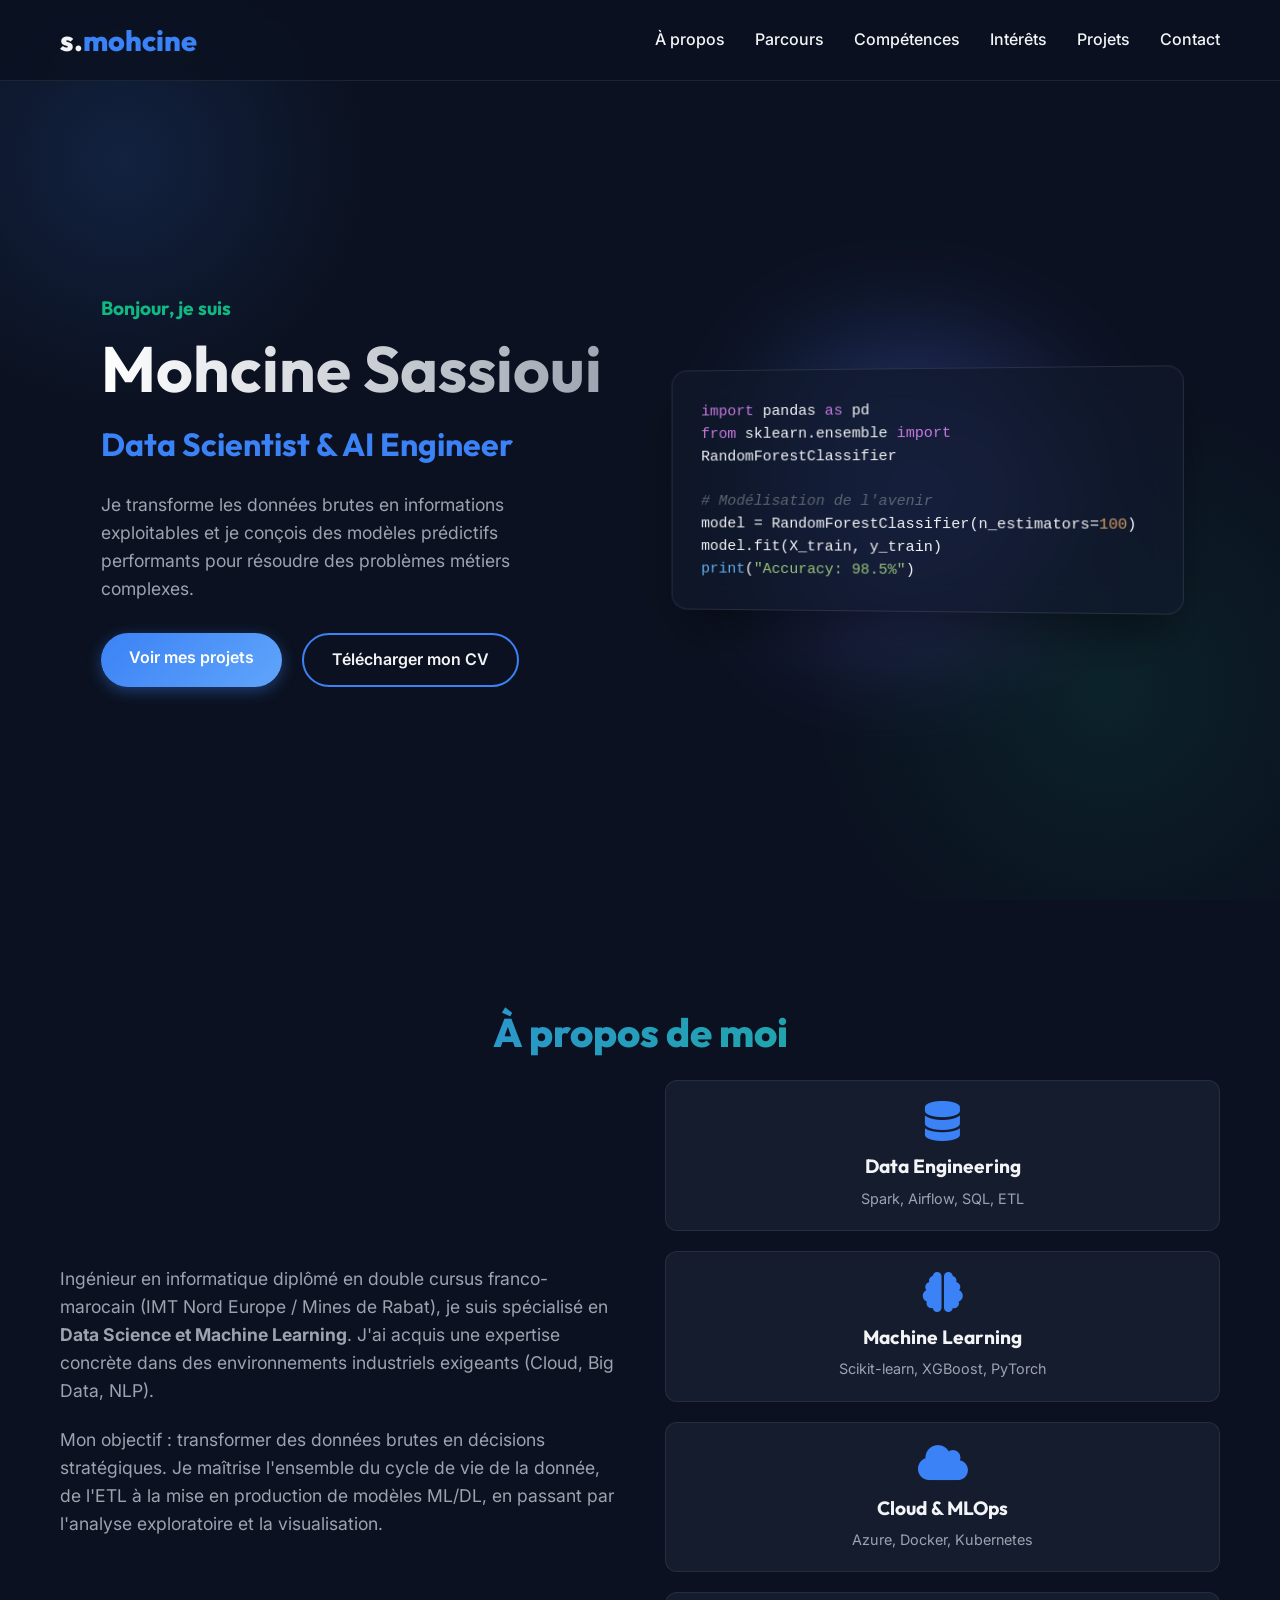
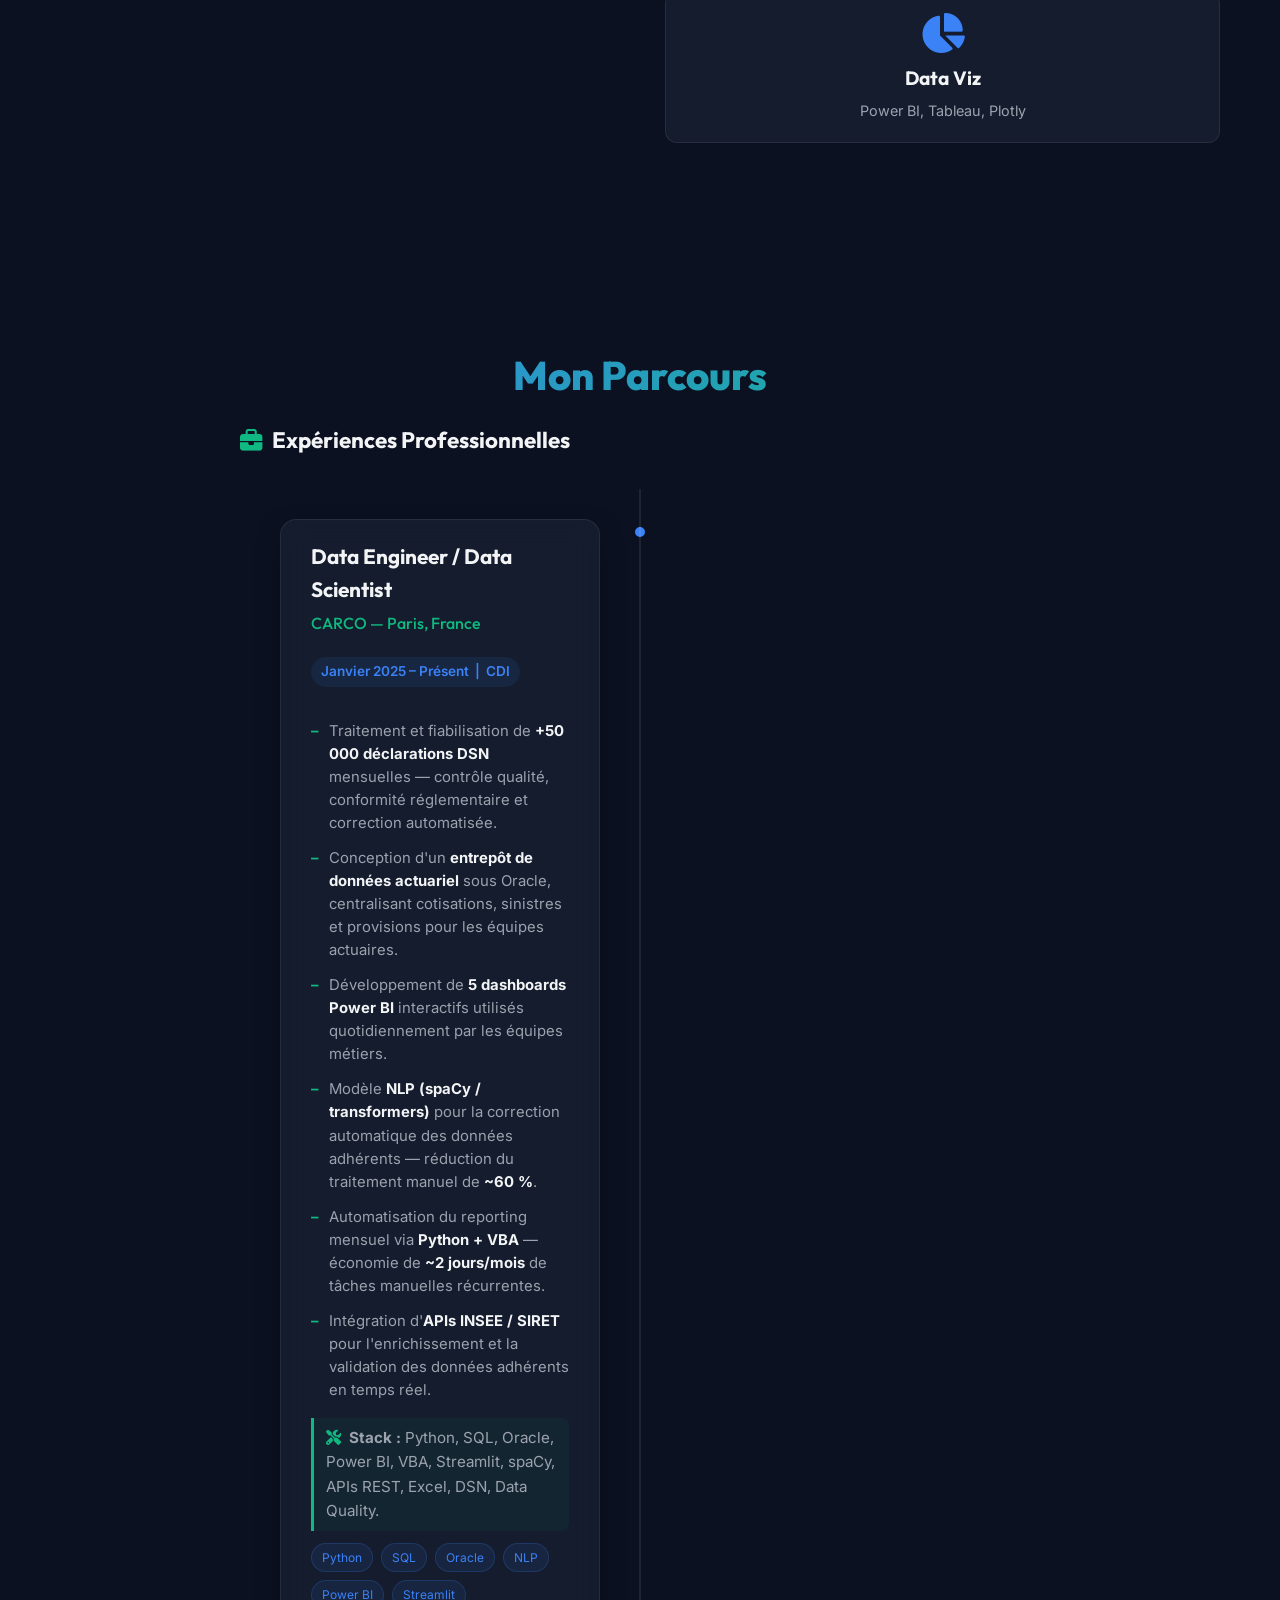
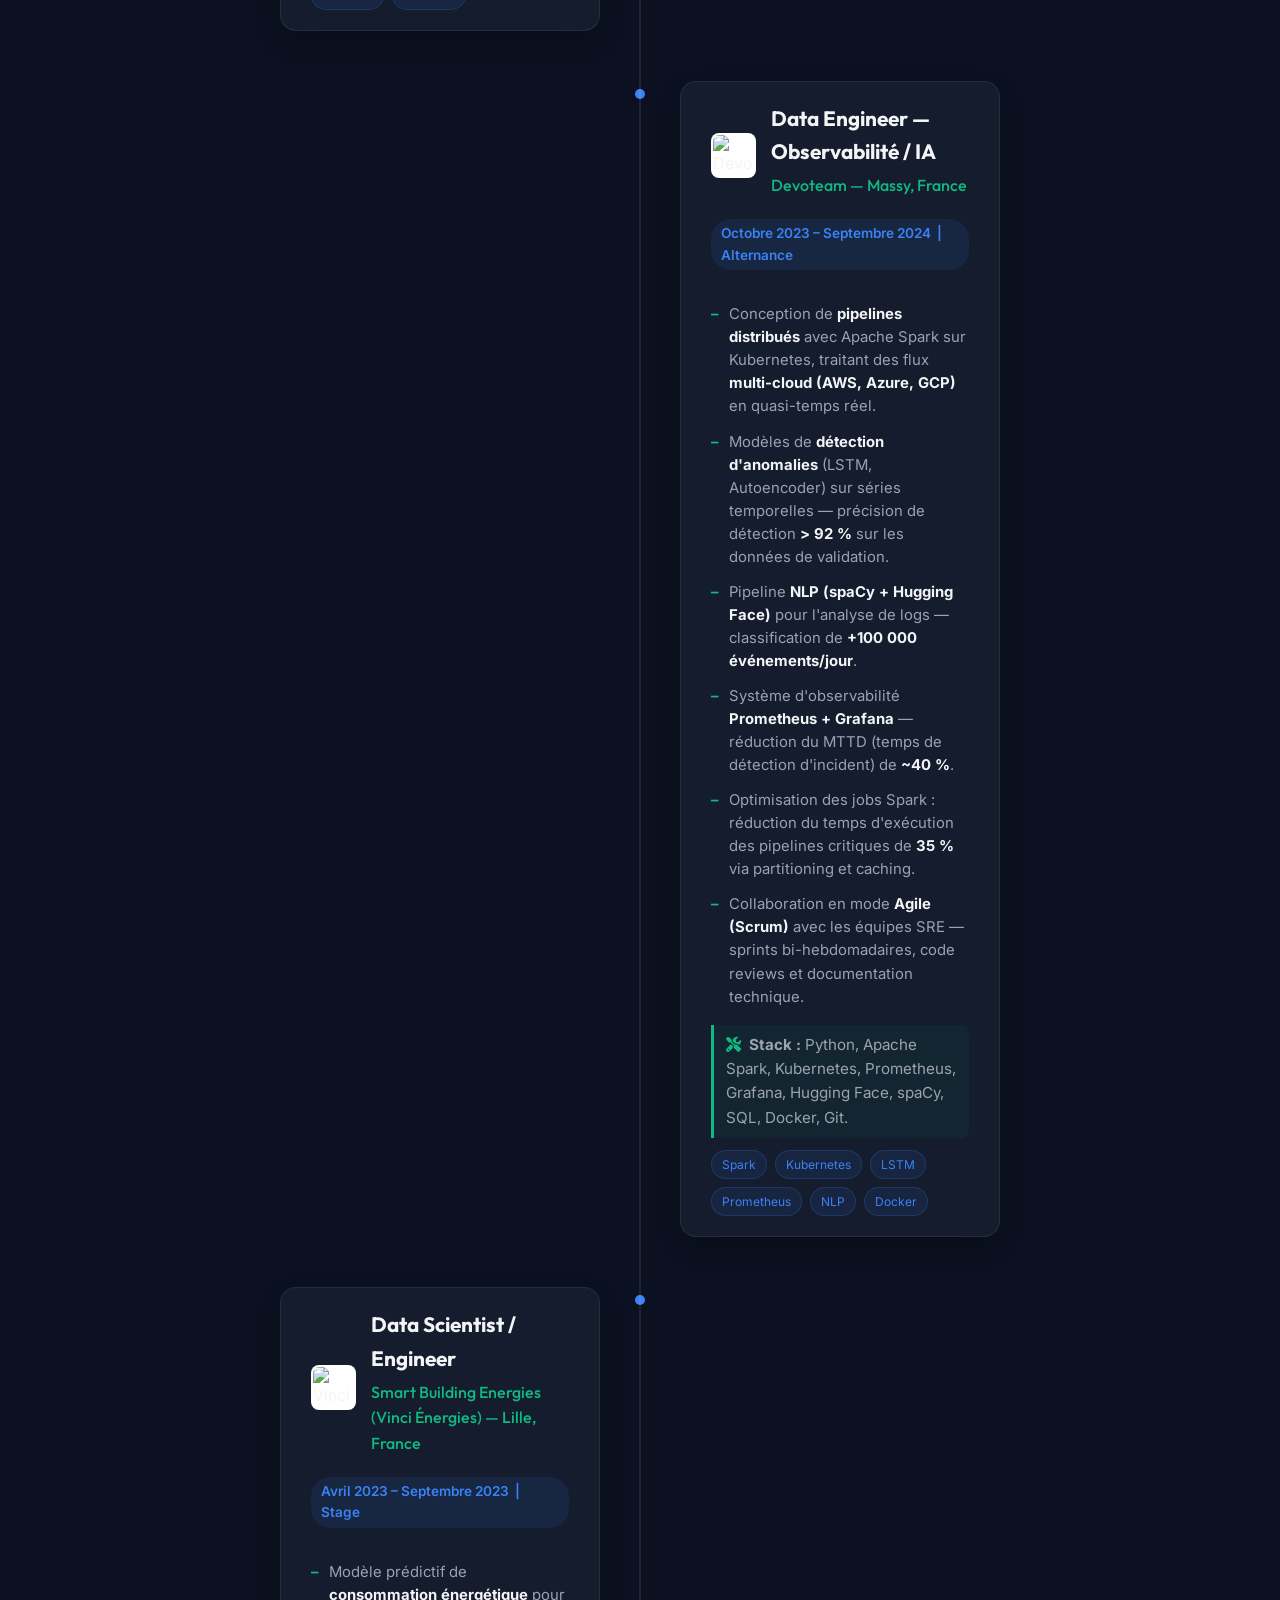
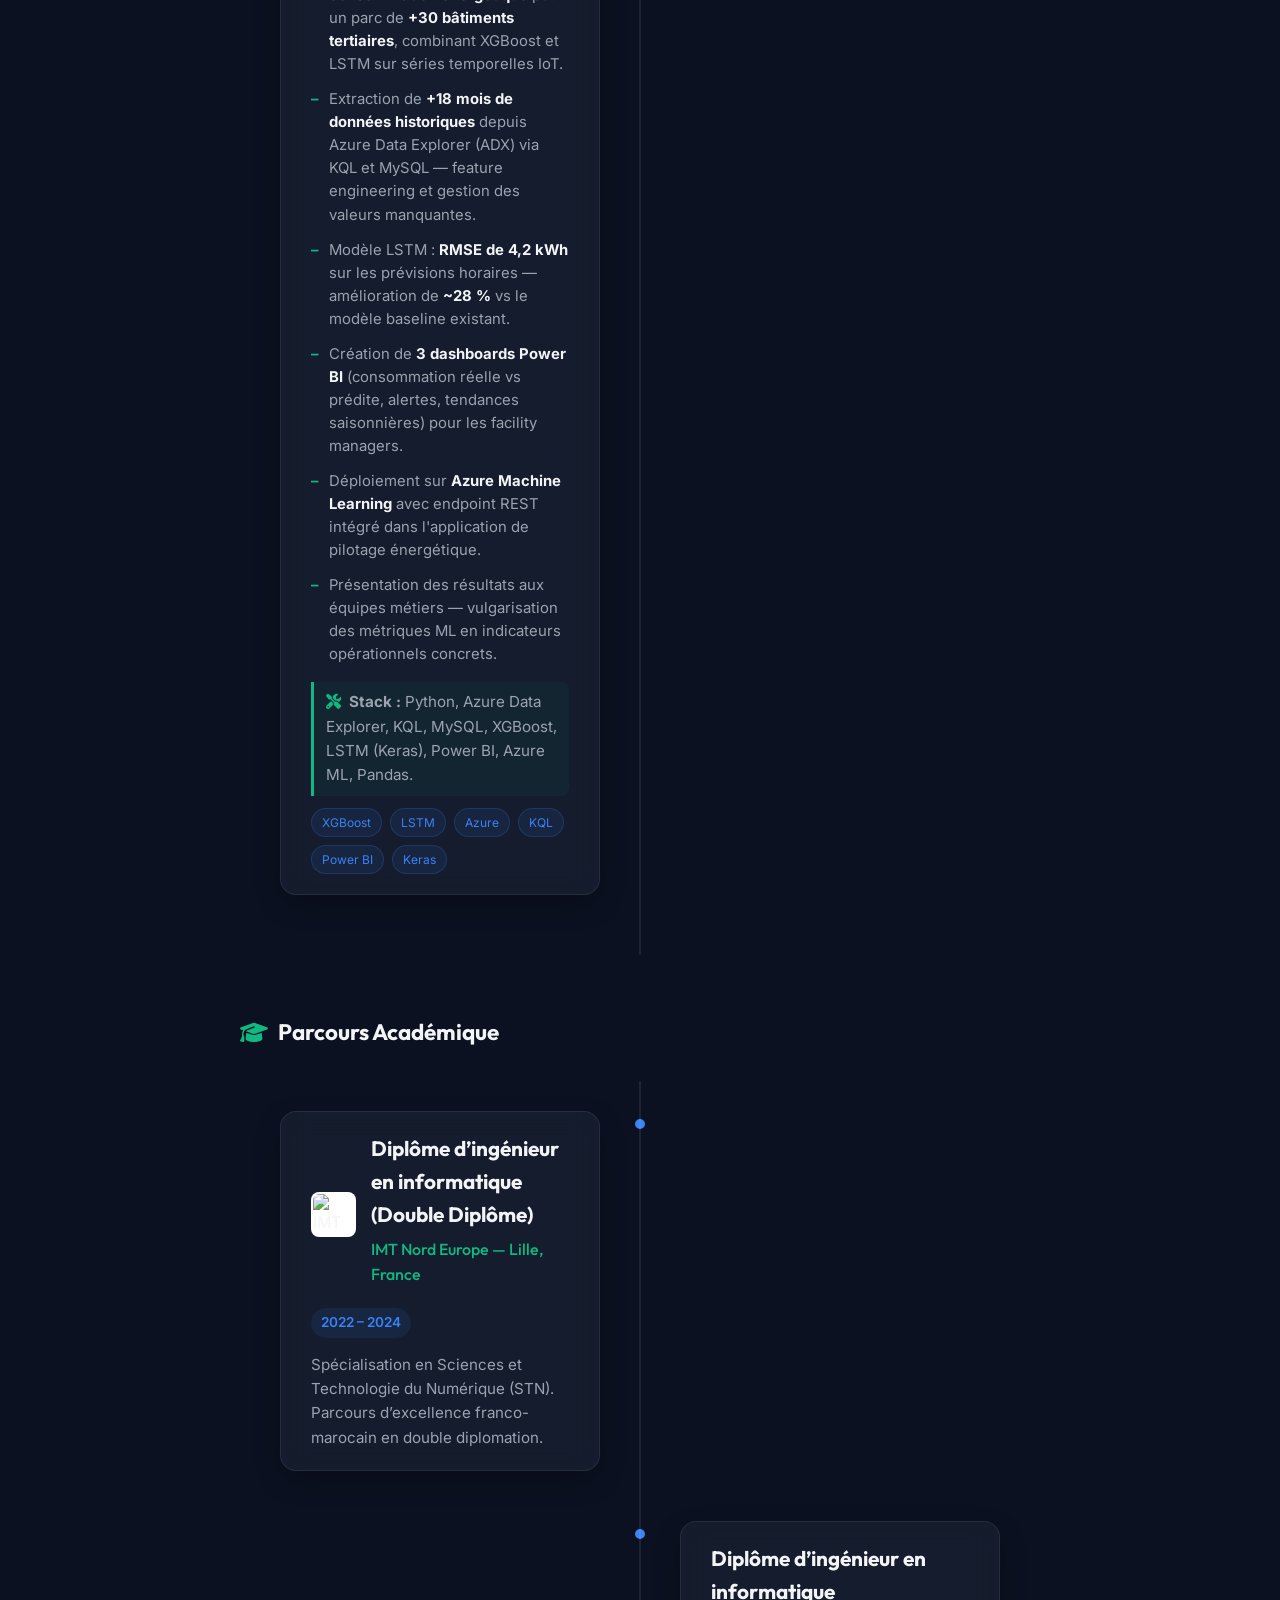
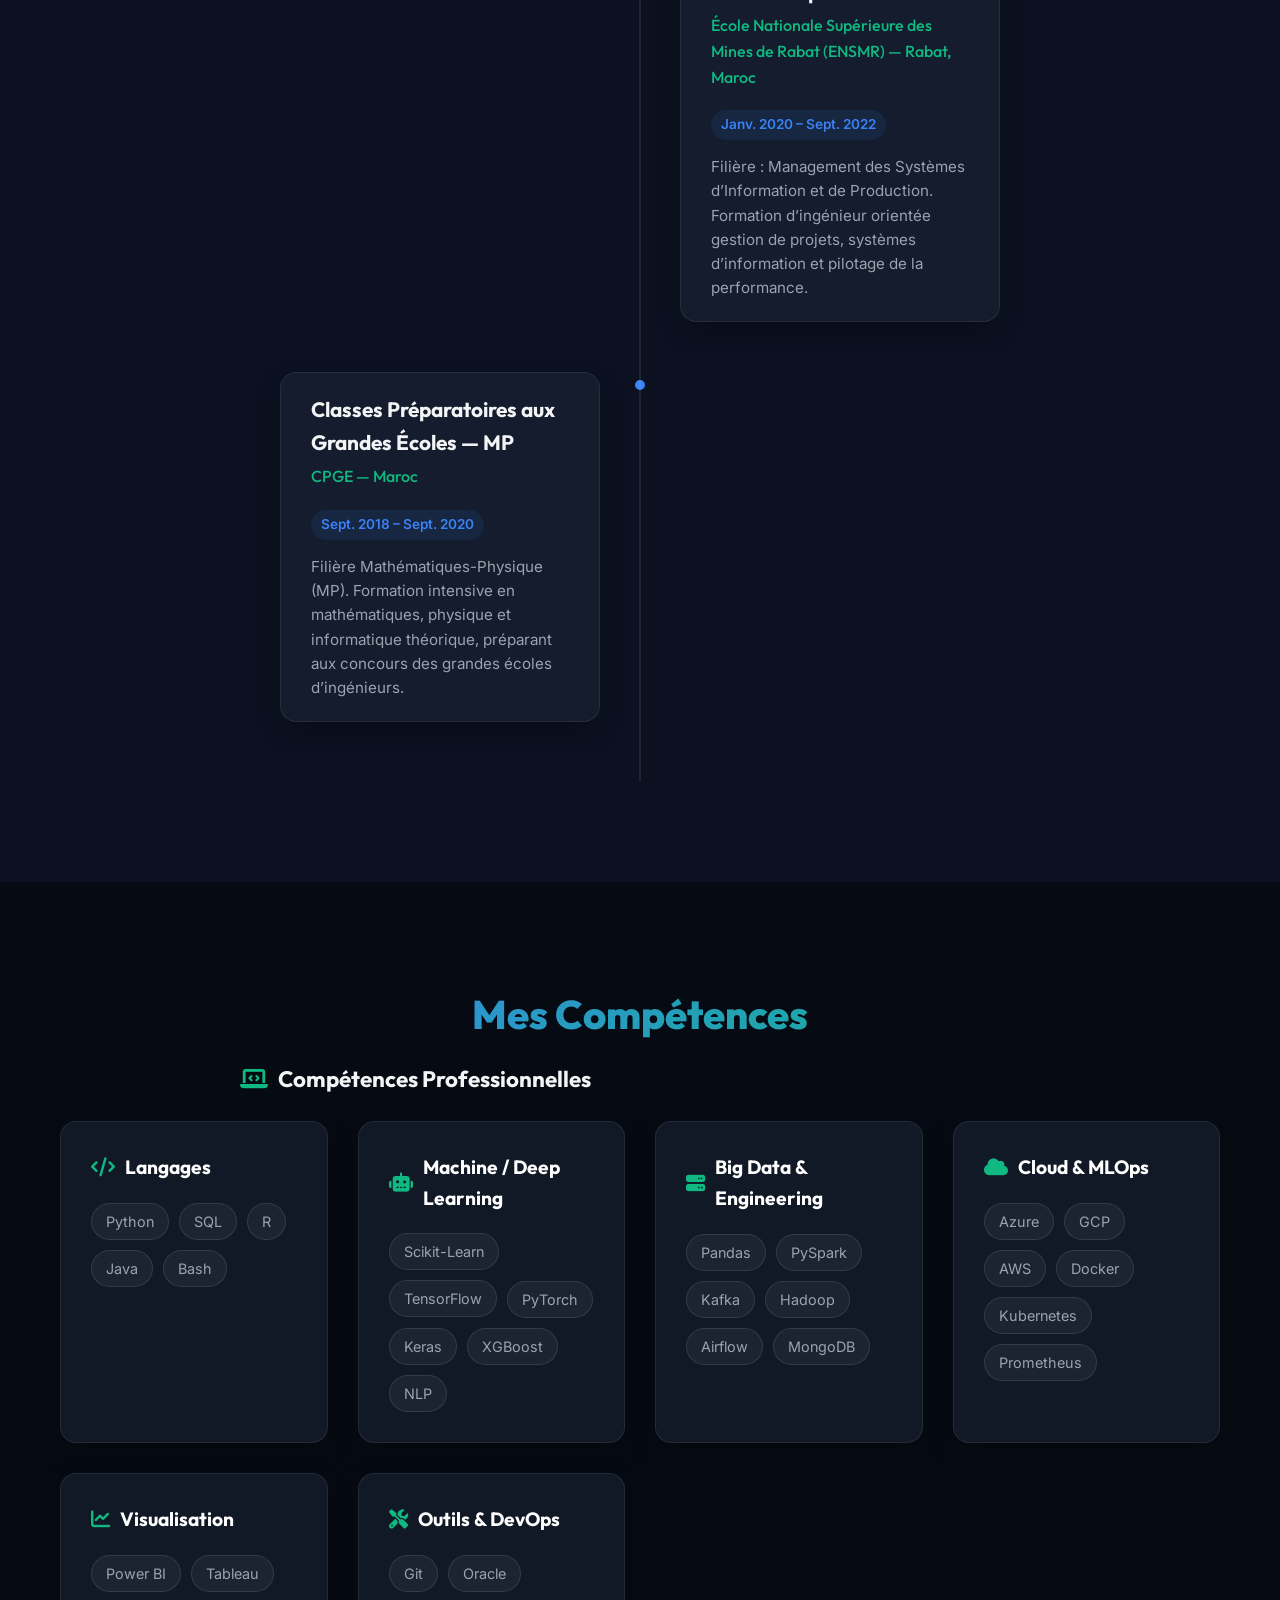
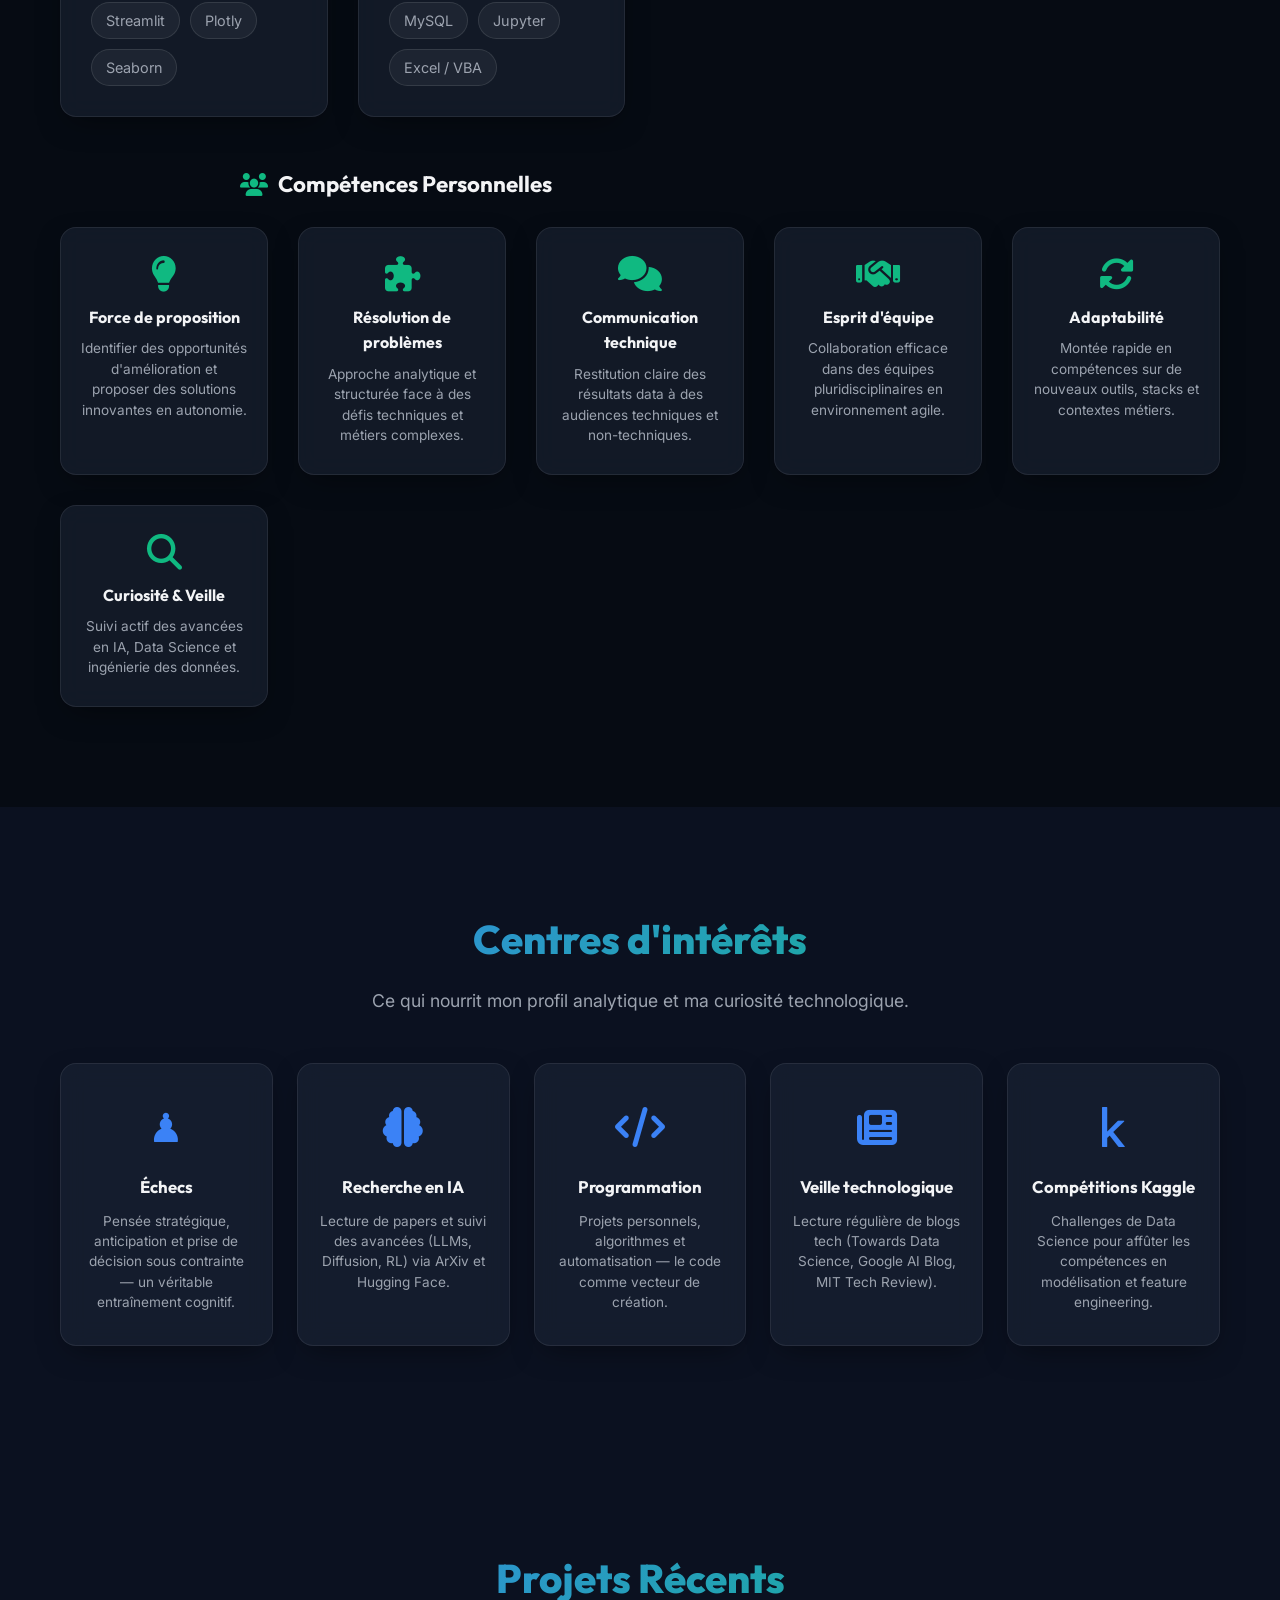
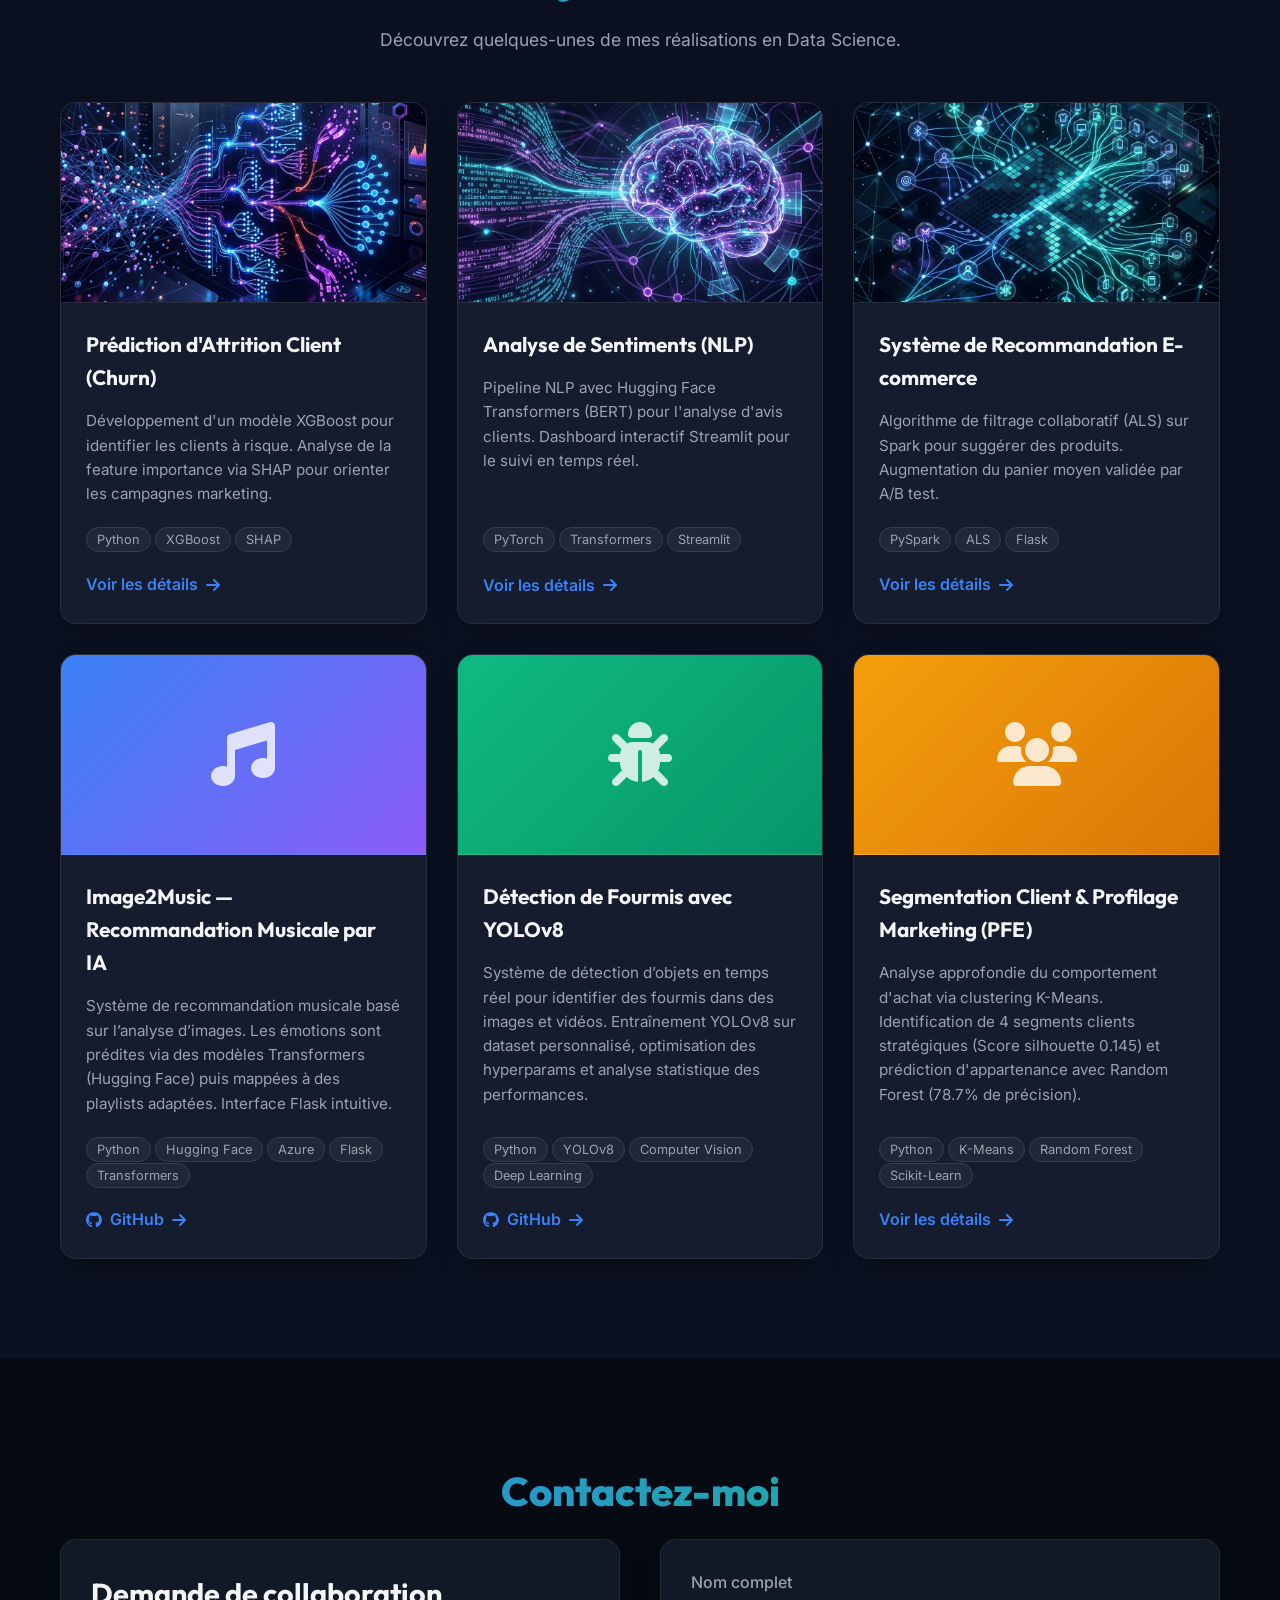
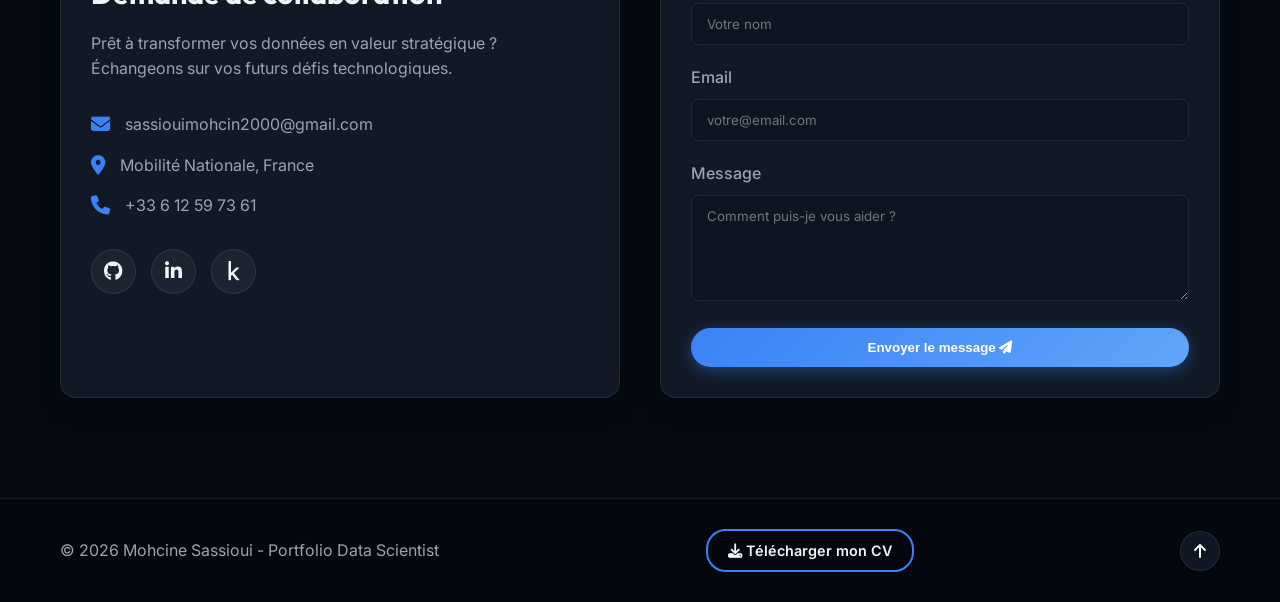
==== commit 89fffb1f: "Add files via upload" ====
--- a/index.html
+++ b/index.html
@@ -110,21 +110,24 @@
                     <div class="timeline-dot"></div>
                     <div class="timeline-content glass-card">
                         <div class="timeline-header">
-                            <img src="https://logo.clearbit.com/carco.fr" alt="CARCO" class="company-logo" onerror="this.style.display='none'">
+                            <img src="https://www.google.com/s2/favicons?domain=carcoehj.fr&sz=64" alt="CARCO" class="company-logo" onerror="this.style.display='none'">
                             <div>
                                 <h3>Data Engineer / Data Scientist</h3>
-                                <h4>CARCO — Paris, France</h4>
+                                <h4>CARCO &mdash; Paris, France</h4>
                             </div>
                         </div>
-                        <span class="timeline-date">Janvier 2025 – Présent &nbsp;|&nbsp; CDI</span>
+                        <span class="timeline-date">Janvier 2025 &ndash; Pr&eacute;sent &nbsp;|&nbsp; CDI</span>
                         <ul class="timeline-bullets">
-                            <li><strong>Mission :</strong> Traitement et fiabilisation des données DSN assurance — analyse, conformité réglementaire et data quality.</li>
-                            <li><strong>Objectif :</strong> Concevoir un entrepôt de données actuariel et automatiser les processus internes (reporting, détection d'anomalies, correction de bases) pour réduire significativement le temps de traitement.</li>
-                            <li><strong>Résultat :</strong> Dashboards analytiques livrés aux équipes métiers ; modèles NLP déployés pour la correction des données adhérents ; intégration d'APIs pour l'enrichissement des données.</li>
+                            <li>Traitement et fiabilisation de <strong>+50 000 d&eacute;clarations DSN</strong> mensuelles &mdash; contr&ocirc;le qualit&eacute;, conformit&eacute; r&eacute;glementaire et correction automatis&eacute;e.</li>
+                            <li>Conception d'un <strong>entrep&ocirc;t de donn&eacute;es actuariel</strong> sous Oracle, centralisant cotisations, sinistres et provisions pour les &eacute;quipes actuaires.</li>
+                            <li>D&eacute;veloppement de <strong>5 dashboards Power BI</strong> interactifs utilis&eacute;s quotidiennement par les &eacute;quipes m&eacute;tiers.</li>
+                            <li>Mod&egrave;le <strong>NLP (spaCy / transformers)</strong> pour la correction automatique des donn&eacute;es adh&eacute;rents &mdash; r&eacute;duction du traitement manuel de <strong>~60 %</strong>.</li>
+                            <li>Automatisation du reporting mensuel via <strong>Python + VBA</strong> &mdash; &eacute;conomie de <strong>~2 jours/mois</strong> de t&acirc;ches manuelles r&eacute;currentes.</li>
+                            <li>Int&eacute;gration d'<strong>APIs INSEE / SIRET</strong> pour l'enrichissement et la validation des donn&eacute;es adh&eacute;rents en temps r&eacute;el.</li>
                         </ul>
-                        <p class="timeline-tools"><i class="fas fa-tools"></i> <strong>Outils :</strong> Python, SQL, VBA, Streamlit, NLP, APIs REST, Excel, Oracle, Power BI, DSN, Data Quality.</p>
+                        <p class="timeline-tools"><i class="fas fa-tools"></i> <strong>Stack :</strong> Python, SQL, Oracle, Power BI, VBA, Streamlit, spaCy, APIs REST, Excel, DSN, Data Quality.</p>
                         <div class="tech-badges">
-                            <span class="badge">Python</span><span class="badge">SQL</span><span class="badge">NLP</span><span class="badge">Power BI</span><span class="badge">Oracle</span><span class="badge">Streamlit</span>
+                            <span class="badge">Python</span><span class="badge">SQL</span><span class="badge">Oracle</span><span class="badge">NLP</span><span class="badge">Power BI</span><span class="badge">Streamlit</span>
                         </div>
                     </div>
                 </div>
@@ -134,21 +137,24 @@
                     <div class="timeline-dot"></div>
                     <div class="timeline-content glass-card">
                         <div class="timeline-header">
-                            <img src="https://logo.clearbit.com/devoteam.com" alt="Devoteam" class="company-logo">
+                            <img src="https://www.google.com/s2/favicons?domain=devoteam.com&sz=64" alt="Devoteam" class="company-logo">
                             <div>
-                                <h3>Data Engineer — Observabilité / IA</h3>
-                                <h4>Devoteam — Massy, France</h4>
+                                <h3>Data Engineer &mdash; Observabilit&eacute; / IA</h3>
+                                <h4>Devoteam &mdash; Massy, France</h4>
                             </div>
                         </div>
-                        <span class="timeline-date">Octobre 2023 – Septembre 2024 &nbsp;|&nbsp; Alternance</span>
+                        <span class="timeline-date">Octobre 2023 &ndash; Septembre 2024 &nbsp;|&nbsp; Alternance</span>
                         <ul class="timeline-bullets">
-                            <li><strong>Mission :</strong> Conception et gestion de pipelines de données distribuées avec Apache Spark et Kubernetes pour le Machine Learning à grande échelle.</li>
-                            <li><strong>Objectif :</strong> Développer des solutions IA de détection d'anomalies et assurer l'observabilité des flux de données dans des environnements Big Data multi-cloud.</li>
-                            <li><strong>Résultat :</strong> Mise en place de Prometheus pour une surveillance proactive des flux ; modèles LSTM et Autoencoder déployés avec succès en environnement distribué.</li>
+                            <li>Conception de <strong>pipelines distribu&eacute;s</strong> avec Apache Spark sur Kubernetes, traitant des flux <strong>multi-cloud (AWS, Azure, GCP)</strong> en quasi-temps r&eacute;el.</li>
+                            <li>Mod&egrave;les de <strong>d&eacute;tection d'anomalies</strong> (LSTM, Autoencoder) sur s&eacute;ries temporelles &mdash; pr&eacute;cision de d&eacute;tection <strong>&gt; 92 %</strong> sur les donn&eacute;es de validation.</li>
+                            <li>Pipeline <strong>NLP (spaCy + Hugging Face)</strong> pour l'analyse de logs &mdash; classification de <strong>+100 000 &eacute;v&eacute;nements/jour</strong>.</li>
+                            <li>Syst&egrave;me d'observabilit&eacute; <strong>Prometheus + Grafana</strong> &mdash; r&eacute;duction du MTTD (temps de d&eacute;tection d'incident) de <strong>~40 %</strong>.</li>
+                            <li>Optimisation des jobs Spark : r&eacute;duction du temps d'ex&eacute;cution des pipelines critiques de <strong>35 %</strong> via partitioning et caching.</li>
+                            <li>Collaboration en mode <strong>Agile (Scrum)</strong> avec les &eacute;quipes SRE &mdash; sprints bi-hebdomadaires, code reviews et documentation technique.</li>
                         </ul>
-                        <p class="timeline-tools"><i class="fas fa-tools"></i> <strong>Outils :</strong> Python, Apache Spark, Kubernetes, Prometheus, NLP (spaCy, Hugging Face), SQL, Git, Machine Learning.</p>
+                        <p class="timeline-tools"><i class="fas fa-tools"></i> <strong>Stack :</strong> Python, Apache Spark, Kubernetes, Prometheus, Grafana, Hugging Face, spaCy, SQL, Docker, Git.</p>
                         <div class="tech-badges">
-                            <span class="badge">Spark</span><span class="badge">Kubernetes</span><span class="badge">LSTM</span><span class="badge">Prometheus</span><span class="badge">NLP</span>
+                            <span class="badge">Spark</span><span class="badge">Kubernetes</span><span class="badge">LSTM</span><span class="badge">Prometheus</span><span class="badge">NLP</span><span class="badge">Docker</span>
                         </div>
                     </div>
                 </div>
@@ -158,43 +164,78 @@
                     <div class="timeline-dot"></div>
                     <div class="timeline-content glass-card">
                         <div class="timeline-header">
-                            <img src="https://logo.clearbit.com/vinci.com" alt="Vinci" class="company-logo">
+                            <img src="https://www.google.com/s2/favicons?domain=vinci-energies.com&sz=64" alt="Vinci Energies" class="company-logo">
                             <div>
                                 <h3>Data Scientist / Engineer</h3>
-                                <h4>Smart Building Energies (Vinci) — Lille, France</h4>
+                                <h4>Smart Building Energies (Vinci &Eacute;nergies) &mdash; Lille, France</h4>
                             </div>
                         </div>
-                        <span class="timeline-date">Avril 2023 – Septembre 2023 &nbsp;|&nbsp; Stage</span>
+                        <span class="timeline-date">Avril 2023 &ndash; Septembre 2023 &nbsp;|&nbsp; Stage</span>
                         <ul class="timeline-bullets">
-                            <li><strong>Mission :</strong> Développement d'un modèle prédictif pour l'optimisation de la consommation énergétique des bâtiments intelligents.</li>
-                            <li><strong>Objectif :</strong> Extraire et analyser les données depuis Azure Data Explorer et MySQL, puis implémenter des modèles LSTM et Deep Learning pour des prédictions fiables.</li>
-                            <li><strong>Résultat :</strong> Réduction mesurable de la consommation énergétique ; dashboards Power BI déployés pour le suivi en temps réel par les équipes métiers.</li>
+                            <li>Mod&egrave;le pr&eacute;dictif de <strong>consommation &eacute;nerg&eacute;tique</strong> pour un parc de <strong>+30 b&acirc;timents tertiaires</strong>, combinant XGBoost et LSTM sur s&eacute;ries temporelles IoT.</li>
+                            <li>Extraction de <strong>+18 mois de donn&eacute;es historiques</strong> depuis Azure Data Explorer (ADX) via KQL et MySQL &mdash; feature engineering et gestion des valeurs manquantes.</li>
+                            <li>Mod&egrave;le LSTM : <strong>RMSE de 4,2 kWh</strong> sur les pr&eacute;visions horaires &mdash; am&eacute;lioration de <strong>~28 %</strong> vs le mod&egrave;le baseline existant.</li>
+                            <li>Cr&eacute;ation de <strong>3 dashboards Power BI</strong> (consommation r&eacute;elle vs pr&eacute;dite, alertes, tendances saisonni&egrave;res) pour les facility managers.</li>
+                            <li>D&eacute;ploiement sur <strong>Azure Machine Learning</strong> avec endpoint REST int&eacute;gr&eacute; dans l'application de pilotage &eacute;nerg&eacute;tique.</li>
+                            <li>Pr&eacute;sentation des r&eacute;sultats aux &eacute;quipes m&eacute;tiers &mdash; vulgarisation des m&eacute;triques ML en indicateurs op&eacute;rationnels concrets.</li>
                         </ul>
-                        <p class="timeline-tools"><i class="fas fa-tools"></i> <strong>Outils :</strong> Python, Azure Data Explorer (ADX), KQL, MySQL, XGBoost, LSTM, Power BI, Azure Machine Learning.</p>
+                        <p class="timeline-tools"><i class="fas fa-tools"></i> <strong>Stack :</strong> Python, Azure Data Explorer, KQL, MySQL, XGBoost, LSTM (Keras), Power BI, Azure ML, Pandas.</p>
                         <div class="tech-badges">
-                            <span class="badge">XGBoost</span><span class="badge">Azure</span><span class="badge">KQL</span><span class="badge">Power BI</span><span class="badge">LSTM</span>
-                        </div>
-                    </div>
-                </div>
-
+                            <span class="badge">XGBoost</span><span class="badge">LSTM</span><span class="badge">Azure</span><span class="badge">KQL</span><span class="badge">Power BI</span><span class="badge">Keras</span>
+                        </div>
+                    </div>
+                </div>
             </div><!-- /timeline -->
 
             <!-- === PARCOURS ACADÉMIQUE === -->
             <h3 class="parcours-sub-title" style="margin-top:60px;"><i class="fas fa-graduation-cap"></i> Parcours Académique</h3>
             <div class="timeline">
 
+                <!-- IMT Nord Europe / ENSMR Double Diplôme -->
                 <div class="timeline-item reveal">
                     <div class="timeline-dot"></div>
                     <div class="timeline-content glass-card">
                         <div class="timeline-header">
-                            <img src="https://logo.clearbit.com/imt-nord-europe.fr" alt="IMT" class="company-logo">
+                            <img src="https://www.google.com/s2/favicons?domain=imt-nord-europe.fr&sz=64" alt="IMT Nord Europe" class="company-logo">
                             <div>
-                                <h3>Diplôme d'ingénieur en informatique (Double Diplôme)</h3>
-                                <h4>IMT Nord Europe / ENSMR (Mines de Rabat)</h4>
+                                <h3>Dipl&ocirc;me d&rsquo;ing&eacute;nieur en informatique (Double Dipl&ocirc;me)</h3>
+                                <h4>IMT Nord Europe &mdash; Lille, France</h4>
                             </div>
                         </div>
-                        <span class="timeline-date">2020 – 2024</span>
-                        <p>Spécialisation en Sciences et Technologie du Numérique (IMT) et Management des Systèmes d'Information (ENSMR). Parcours d'excellence franco-marocain.</p>
+                        <span class="timeline-date">2022 &ndash; 2024</span>
+                        <p>Sp&eacute;cialisation en Sciences et Technologie du Num&eacute;rique (STN). Parcours d&rsquo;excellence franco-marocain en double diplomation.</p>
+                    </div>
+                </div>
+
+                <!-- ENSMR Mines de Rabat -->
+                <div class="timeline-item reveal">
+                    <div class="timeline-dot"></div>
+                    <div class="timeline-content glass-card">
+                        <div class="timeline-header">
+                            <img src="https://www.google.com/s2/favicons?domain=enim.ac.ma&sz=64" alt="ENSMR" class="company-logo" onerror="this.style.display='none'">
+                            <div>
+                                <h3>Dipl&ocirc;me d&rsquo;ing&eacute;nieur en informatique</h3>
+                                <h4>&Eacute;cole Nationale Sup&eacute;rieure des Mines de Rabat (ENSMR) &mdash; Rabat, Maroc</h4>
+                            </div>
+                        </div>
+                        <span class="timeline-date">Janv. 2020 &ndash; Sept. 2022</span>
+                        <p>Fili&egrave;re : Management des Syst&egrave;mes d&rsquo;Information et de Production. Formation d&rsquo;ing&eacute;nieur orientée gestion de projets, syst&egrave;mes d&rsquo;information et pilotage de la performance.</p>
+                    </div>
+                </div>
+
+                <!-- CPGE MP -->
+                <div class="timeline-item reveal">
+                    <div class="timeline-dot"></div>
+                    <div class="timeline-content glass-card">
+                        <div class="timeline-header">
+                            <img src="https://www.google.com/s2/favicons?domain=cpge.ma&sz=64" alt="CPGE" class="company-logo" onerror="this.style.display='none'">
+                            <div>
+                                <h3>Classes Pr&eacute;paratoires aux Grandes &Eacute;coles &mdash; MP</h3>
+                                <h4>CPGE &mdash; Maroc</h4>
+                            </div>
+                        </div>
+                        <span class="timeline-date">Sept. 2018 &ndash; Sept. 2020</span>
+                        <p>Fili&egrave;re Math&eacute;matiques-Physique (MP). Formation intensive en math&eacute;matiques, physique et informatique th&eacute;orique, pr&eacute;parant aux concours des grandes &eacute;coles d&rsquo;ing&eacute;nieurs.</p>
                     </div>
                 </div>
 
@@ -368,14 +409,73 @@
                         <img src="assets/images/reco.png" alt="Systeme Recommandation" style="width: 100%; height: 100%; object-fit: cover;">
                     </div>
                     <div class="project-info">
-                        <h3>Système de Recommandation E-commerce</h3>
-                        <p>Algorithme de filtrage collaboratif (ALS) sur Spark pour suggérer des produits. Augmentation du panier moyen validée par A/B test.</p>
+                        <h3>Syst&egrave;me de Recommandation E-commerce</h3>
+                        <p>Algorithme de filtrage collaboratif (ALS) sur Spark pour sugg&eacute;rer des produits. Augmentation du panier moyen valid&eacute;e par A/B test.</p>
                         <div class="project-tags">
                             <span class="tag tag-small">PySpark</span>
                             <span class="tag tag-small">ALS</span>
                             <span class="tag tag-small">Flask</span>
                         </div>
-                        <a href="projet-reco.html" class="btn-link">Voir les détails <i class="fas fa-arrow-right"></i></a>
+                        <a href="projet-reco.html" class="btn-link">Voir les d&eacute;tails <i class="fas fa-arrow-right"></i></a>
+                    </div>
+                </div>
+
+                <!-- Project 4 - Image2Music -->
+                <div class="project-card glass-card reveal">
+                    <div class="project-image project-image-gradient" style="background: linear-gradient(135deg, #3b82f6 0%, #8b5cf6 100%); display:flex; align-items:center; justify-content:center;">
+                        <i class="fas fa-music" style="font-size:4rem; color:rgba(255,255,255,0.8);"></i>
+                    </div>
+                    <div class="project-info">
+                        <h3>Image2Music &mdash; Recommandation Musicale par IA</h3>
+                        <p>Syst&egrave;me de recommandation musicale bas&eacute; sur l&rsquo;analyse d&rsquo;images. Les &eacute;motions sont pr&eacute;dites via des mod&egrave;les Transformers (Hugging Face) puis mapp&eacute;es &agrave; des playlists adapt&eacute;es. Interface Flask intuitive.</p>
+                        <div class="project-tags">
+                            <span class="tag tag-small">Python</span>
+                            <span class="tag tag-small">Hugging Face</span>
+                            <span class="tag tag-small">Azure</span>
+                            <span class="tag tag-small">Flask</span>
+                            <span class="tag tag-small">Transformers</span>
+                        </div>
+                        <div style="display:flex; gap:16px; align-items:center; margin-top:auto;">
+                            <a href="https://github.com/mohcine39/Image2music" target="_blank" class="btn-link"><i class="fab fa-github"></i> GitHub <i class="fas fa-arrow-right"></i></a>
+                        </div>
+                    </div>
+                </div>
+
+                <!-- Project 5 - YOLOv8 Ants -->
+                <div class="project-card glass-card reveal">
+                    <div class="project-image project-image-gradient" style="background: linear-gradient(135deg, #10b981 0%, #059669 100%); display:flex; align-items:center; justify-content:center;">
+                        <i class="fas fa-bug" style="font-size:4rem; color:rgba(255,255,255,0.8);"></i>
+                    </div>
+                    <div class="project-info">
+                        <h3>D&eacute;tection de Fourmis avec YOLOv8</h3>
+                        <p>Syst&egrave;me de d&eacute;tection d&rsquo;objets en temps r&eacute;el pour identifier des fourmis dans des images et vid&eacute;os. Entra&icirc;nement YOLOv8 sur dataset personnalis&eacute;, optimisation des hyperparams et analyse statistique des performances.</p>
+                        <div class="project-tags">
+                            <span class="tag tag-small">Python</span>
+                            <span class="tag tag-small">YOLOv8</span>
+                            <span class="tag tag-small">Computer Vision</span>
+                            <span class="tag tag-small">Deep Learning</span>
+                        </div>
+                        <div style="display:flex; gap:16px; align-items:center; margin-top:auto;">
+                            <a href="https://github.com/mohcine39" target="_blank" class="btn-link"><i class="fab fa-github"></i> GitHub <i class="fas fa-arrow-right"></i></a>
+                        </div>
+                    </div>
+                </div>
+
+                <!-- Project 6 - Segmentation Client PFE -->
+                <div class="project-card glass-card reveal">
+                    <div class="project-image project-image-gradient" style="background: linear-gradient(135deg, #f59e0b 0%, #d97706 100%); display:flex; align-items:center; justify-content:center;">
+                        <i class="fas fa-users" style="font-size:4rem; color:rgba(255,255,255,0.8);"></i>
+                    </div>
+                    <div class="project-info">
+                        <h3>Segmentation Client & Profilage Marketing (PFE)</h3>
+                        <p>Analyse approfondie du comportement d'achat via clustering K-Means. Identification de 4 segments clients strat&eacute;giques (Score silhouette 0.145) et pr&eacute;diction d'appartenance avec Random Forest (78.7% de pr&eacute;cision).</p>
+                        <div class="project-tags">
+                            <span class="tag tag-small">Python</span>
+                            <span class="tag tag-small">K-Means</span>
+                            <span class="tag tag-small">Random Forest</span>
+                            <span class="tag tag-small">Scikit-Learn</span>
+                        </div>
+                        <a href="projet-segmentation.html" class="btn-link">Voir les d&eacute;tails <i class="fas fa-arrow-right"></i></a>
                     </div>
                 </div>
             </div>
